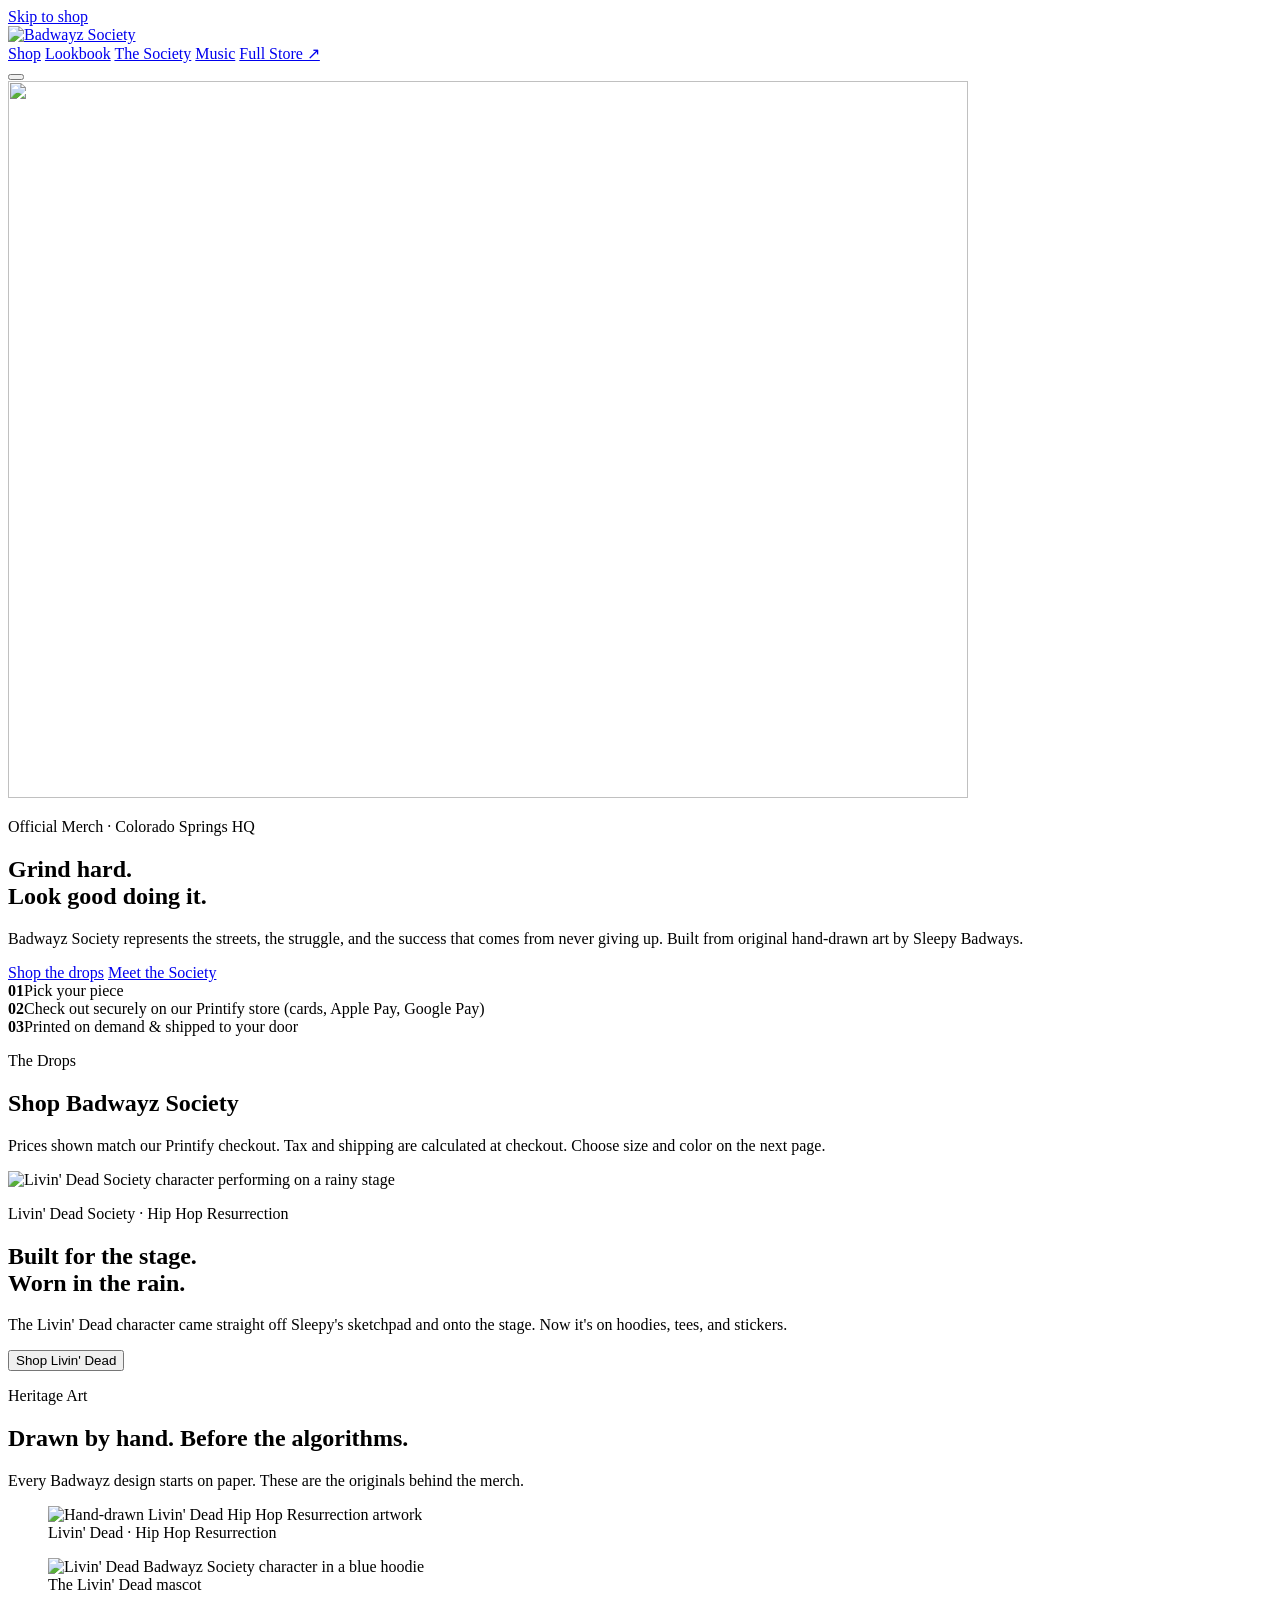
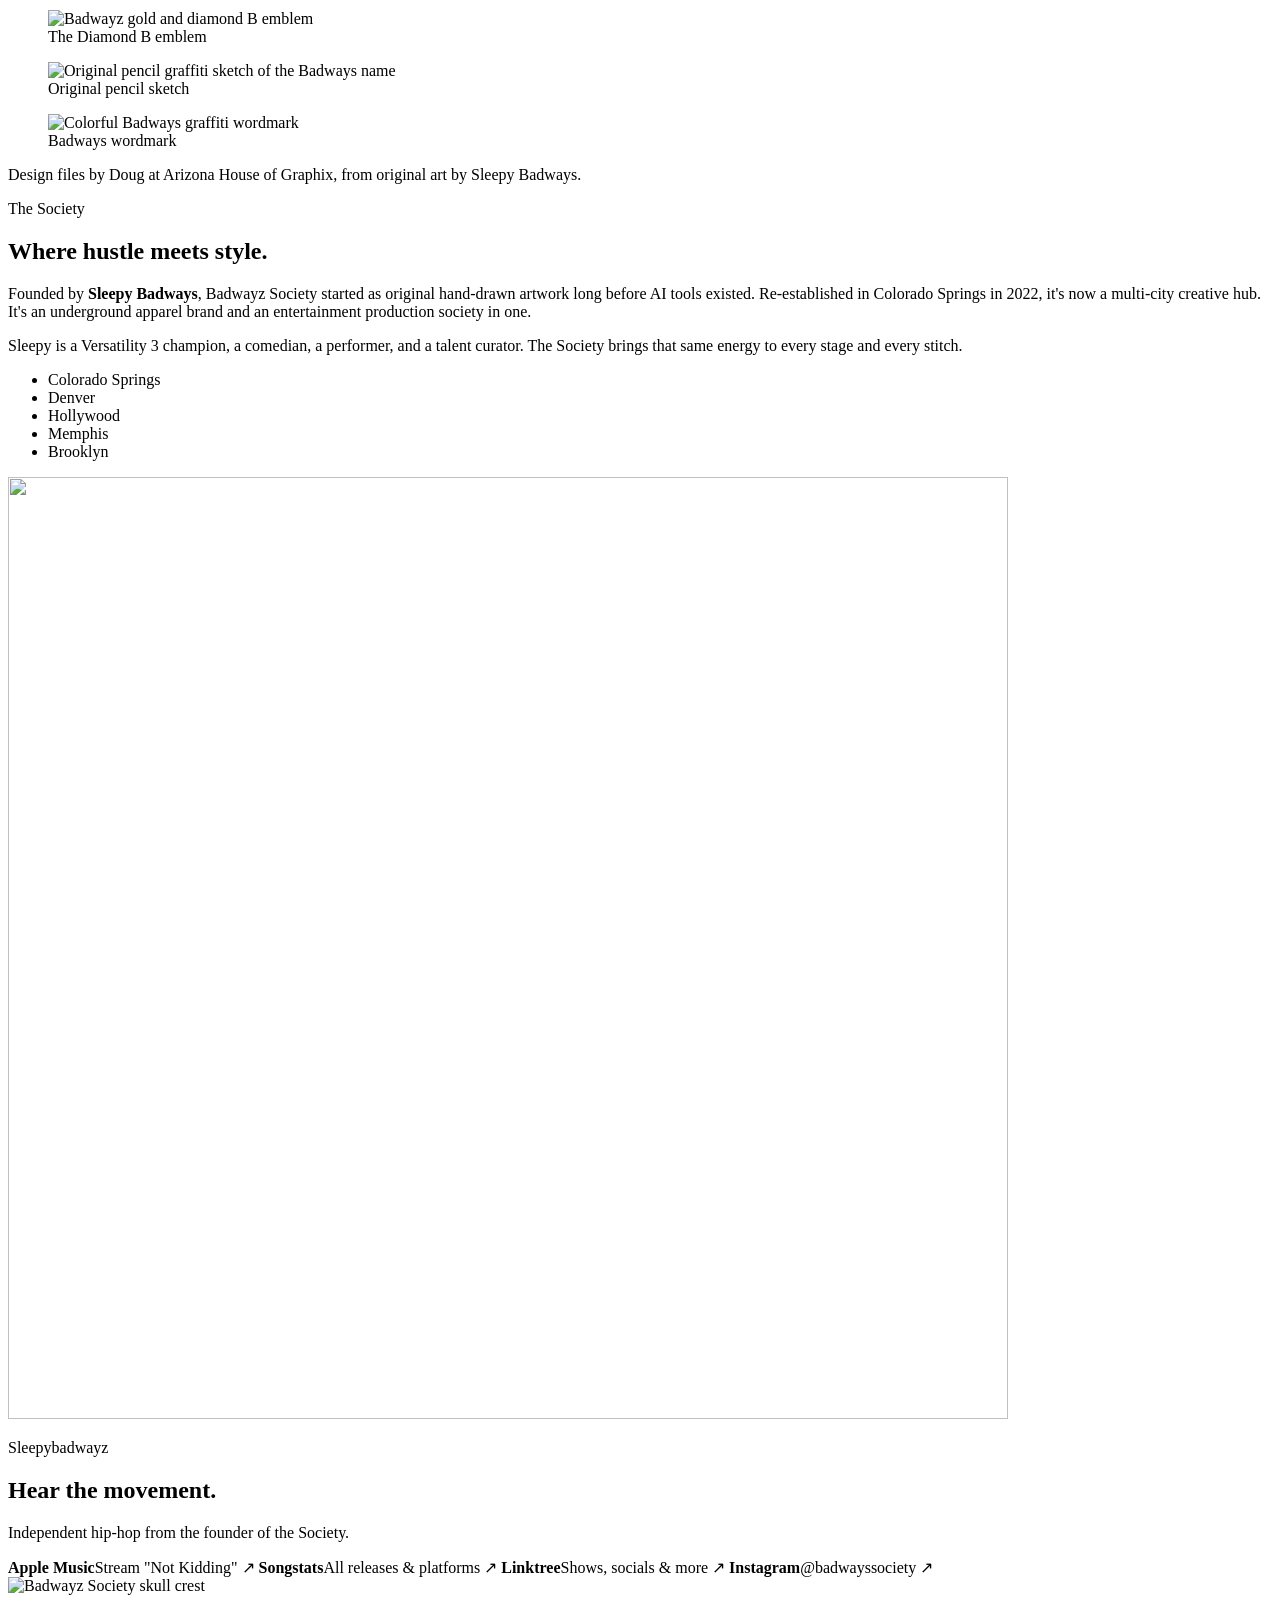
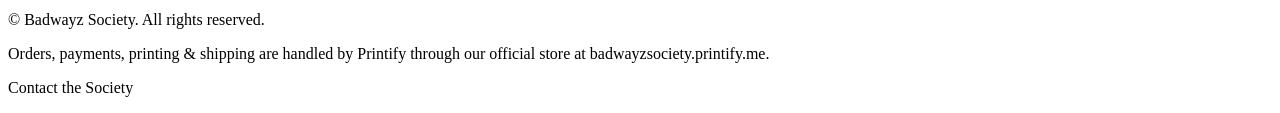
==== index.html @ a0d4fd51 "Add files via upload" ====
<!DOCTYPE html>
<html lang="en">
<head>
  <meta charset="UTF-8">
  <meta name="viewport" content="width=device-width, initial-scale=1">
  <title>Badwayz Society — Official Streetwear by Sleepy Badways</title>
  <meta name="description" content="Official Badwayz Society streetwear and merch by Sleepy Badways. Skull Emblem, Script & Graffiti, and Livin' Dead Society drops. Colorado Springs to the world.">
  <meta name="theme-color" content="#0a0a0a">

  <!-- Social share preview -->
  <meta property="og:type" content="website">
  <meta property="og:title" content="Badwayz Society — Grind Hard. Look Good Doing It.">
  <meta property="og:description" content="Official Badwayz Society streetwear by Sleepy Badways.">
  <meta property="og:image" content="images/og-image.jpg">
  <meta name="twitter:card" content="summary_large_image">

  <link rel="icon" type="image/png" href="images/favicon.png">
  <link rel="apple-touch-icon" href="images/apple-touch-icon.png">

  <link rel="preconnect" href="https://fonts.googleapis.com">
  <link rel="preconnect" href="https://fonts.gstatic.com" crossorigin>
  <link rel="preconnect" href="https://images-api.printify.com">
  <link href="https://fonts.googleapis.com/css2?family=Anton&family=Inter:wght@400;500;600;700&display=swap" rel="stylesheet">
  <link rel="preload" as="image" href="images/hero-mile-high.webp">
  <link rel="stylesheet" href="css/styles.css">
</head>
<body>
  <a class="skip" href="#shop">Skip to shop</a>

  <!-- Sale banner: controlled in js/config.js (hidden unless a Printify promo is live) -->
  <div id="saleBanner" class="sale" hidden>
    <strong id="saleMessage"></strong> <span id="saleDetail"></span>
  </div>

  <header class="header">
    <div class="wrap header__inner">
      <a href="#top" class="brand" aria-label="Badwayz Society home">
        <img src="images/script-logo.webp" alt="Badwayz Society" width="150" height="88">
      </a>
      <nav class="nav" id="nav" aria-label="Main">
        <a href="#shop">Shop</a>
        <a href="#lookbook">Lookbook</a>
        <a href="#story">The Society</a>
        <a href="#music">Music</a>
        <a href="https://badwayzsociety.printify.me" target="_blank" rel="noopener" class="nav__store">Full Store ↗</a>
      </nav>
      <button class="menu-btn" id="menuBtn" aria-label="Open menu" aria-expanded="false" aria-controls="nav">
        <span></span><span></span><span></span>
      </button>
    </div>
  </header>

  <main id="top">
    <!-- HERO -->
    <section class="hero">
      <div class="hero__bg" aria-hidden="true">
        <img src="images/hero-mile-high.webp" alt="" width="960" height="717" fetchpriority="high">
      </div>
      <div class="wrap hero__content">
        <p class="eyebrow"><span class="dot"></span> Official Merch · Colorado Springs HQ</p>
        <h1 class="hero__title">Grind hard.<br><span>Look good doing it.</span></h1>
        <p class="hero__lede">Badwayz Society represents the streets, the struggle, and the success that comes from never giving up. Built from original hand-drawn art by Sleepy Badways.</p>
        <div class="hero__ctas">
          <a href="#shop" class="btn btn--red">Shop the drops</a>
          <a href="#story" class="btn btn--ghost">Meet the Society</a>
        </div>
      </div>
    </section>

    <!-- HOW IT WORKS -->
    <section class="how" aria-label="How ordering works">
      <div class="wrap how__grid">
        <div class="how__step"><b>01</b><span>Pick your piece</span></div>
        <div class="how__step"><b>02</b><span>Check out securely on our Printify store (cards, Apple Pay, Google Pay)</span></div>
        <div class="how__step"><b>03</b><span>Printed on demand &amp; shipped to your door</span></div>
      </div>
    </section>

    <!-- SHOP -->
    <section id="shop" class="section">
      <div class="wrap">
        <div class="section__head">
          <p class="eyebrow">The Drops</p>
          <h2 class="section__title">Shop Badwayz Society</h2>
        </div>

        <div class="tabs" id="capsuleTabs" role="tablist" aria-label="Filter by drop"></div>
        <div class="grid" id="productGrid" aria-live="polite"></div>

        <p class="fine">Prices shown match our Printify checkout. Tax and shipping are calculated at checkout. Choose size and color on the next page.</p>
      </div>
    </section>

    <!-- STAGE BANNER -->
    <section class="stage">
      <div class="wrap stage__inner">
        <div class="stage__img">
          <img src="images/stage-apollo.webp" alt="Livin' Dead Society character performing on a rainy stage" width="960" height="536" loading="lazy">
        </div>
        <div class="stage__copy">
          <p class="eyebrow">Livin' Dead Society · Hip Hop Resurrection</p>
          <h2 class="section__title">Built for the stage.<br>Worn in the rain.</h2>
          <p>The Livin' Dead character came straight off Sleepy's sketchpad and onto the stage. Now it's on hoodies, tees, and stickers.</p>
          <button class="btn btn--red" data-jump="livin">Shop Livin' Dead</button>
        </div>
      </div>
    </section>

    <!-- LOOKBOOK / HERITAGE -->
    <section id="lookbook" class="section">
      <div class="wrap">
        <div class="section__head">
          <p class="eyebrow">Heritage Art</p>
          <h2 class="section__title">Drawn by hand. Before the algorithms.</h2>
          <p class="section__sub">Every Badwayz design starts on paper. These are the originals behind the merch.</p>
        </div>
        <div class="gallery">
          <figure class="gallery__item gallery__item--tall">
            <img src="images/dead-drawing.webp" alt="Hand-drawn Livin' Dead Hip Hop Resurrection artwork" width="842" height="926" loading="lazy">
            <figcaption>Livin' Dead · Hip Hop Resurrection</figcaption>
          </figure>
          <figure class="gallery__item">
            <img src="images/sweatshirt-guy.webp" alt="Livin' Dead Badwayz Society character in a blue hoodie" width="900" height="708" loading="lazy">
            <figcaption>The Livin' Dead mascot</figcaption>
          </figure>
          <figure class="gallery__item">
            <img src="images/b-logo-blue.webp" alt="Badwayz gold and diamond B emblem" width="900" height="848" loading="lazy">
            <figcaption>The Diamond B emblem</figcaption>
          </figure>
          <figure class="gallery__item gallery__item--wide">
            <img src="images/sketch-graffiti.webp" alt="Original pencil graffiti sketch of the Badways name" width="1162" height="495" loading="lazy">
            <figcaption>Original pencil sketch</figcaption>
          </figure>
          <figure class="gallery__item gallery__item--wide">
            <img src="images/word-logo.webp" alt="Colorful Badways graffiti wordmark" width="900" height="372" loading="lazy">
            <figcaption>Badways wordmark</figcaption>
          </figure>
        </div>
        <p class="fine">Design files by Doug at Arizona House of Graphix, from original art by Sleepy Badways.</p>
      </div>
    </section>

    <!-- STORY -->
    <section id="story" class="section section--dark">
      <div class="wrap story">
        <div class="story__copy">
          <p class="eyebrow">The Society</p>
          <h2 class="section__title">Where hustle meets style.</h2>
          <p>Founded by <strong>Sleepy Badways</strong>, Badwayz Society started as original hand-drawn artwork long before AI tools existed. Re-established in Colorado Springs in 2022, it's now a multi-city creative hub. It's an underground apparel brand and an entertainment production society in one.</p>
          <p>Sleepy is a Versatility 3 champion, a comedian, a performer, and a talent curator. The Society brings that same energy to every stage and every stitch.</p>
          <ul class="cities" aria-label="Society cities">
            <li>Colorado Springs</li><li>Denver</li><li>Hollywood</li><li>Memphis</li><li>Brooklyn</li>
          </ul>
        </div>
        <div class="story__mark">
          <img src="images/b-logo.webp" alt="" width="1000" height="942" loading="lazy">
        </div>
      </div>
    </section>

    <!-- MUSIC -->
    <section id="music" class="section">
      <div class="wrap music">
        <div>
          <p class="eyebrow">Sleepybadwayz</p>
          <h2 class="section__title">Hear the movement.</h2>
          <p class="section__sub">Independent hip-hop from the founder of the Society.</p>
          <div id="audioSlot"></div>
        </div>
        <div class="music__links">
          <a class="link-card" id="lnkApple" target="_blank" rel="noopener"><b>Apple Music</b><span>Stream "Not Kidding" ↗</span></a>
          <a class="link-card" id="lnkSongstats" target="_blank" rel="noopener"><b>Songstats</b><span>All releases &amp; platforms ↗</span></a>
          <a class="link-card" id="lnkLinktree" target="_blank" rel="noopener"><b>Linktree</b><span>Shows, socials &amp; more ↗</span></a>
          <a class="link-card" id="lnkInsta" target="_blank" rel="noopener"><b>Instagram</b><span>@badwayssociety ↗</span></a>
        </div>
      </div>
    </section>
  </main>

  <footer class="footer">
    <div class="wrap footer__inner">
      <img src="images/skull-crest.webp" alt="Badwayz Society skull crest" width="64" height="64" loading="lazy">
      <p>© <span id="year"></span> Badwayz Society. All rights reserved.</p>
      <p class="fine">Orders, payments, printing &amp; shipping are handled by Printify through our official store at badwayzsociety.printify.me.</p>
      <p class="fine"><a id="lnkEmail">Contact the Society</a></p>
    </div>
  </footer>

  <script src="js/config.js"></script>
  <script src="js/products.js"></script>
  <script src="js/app.js"></script>
</body>
</html>
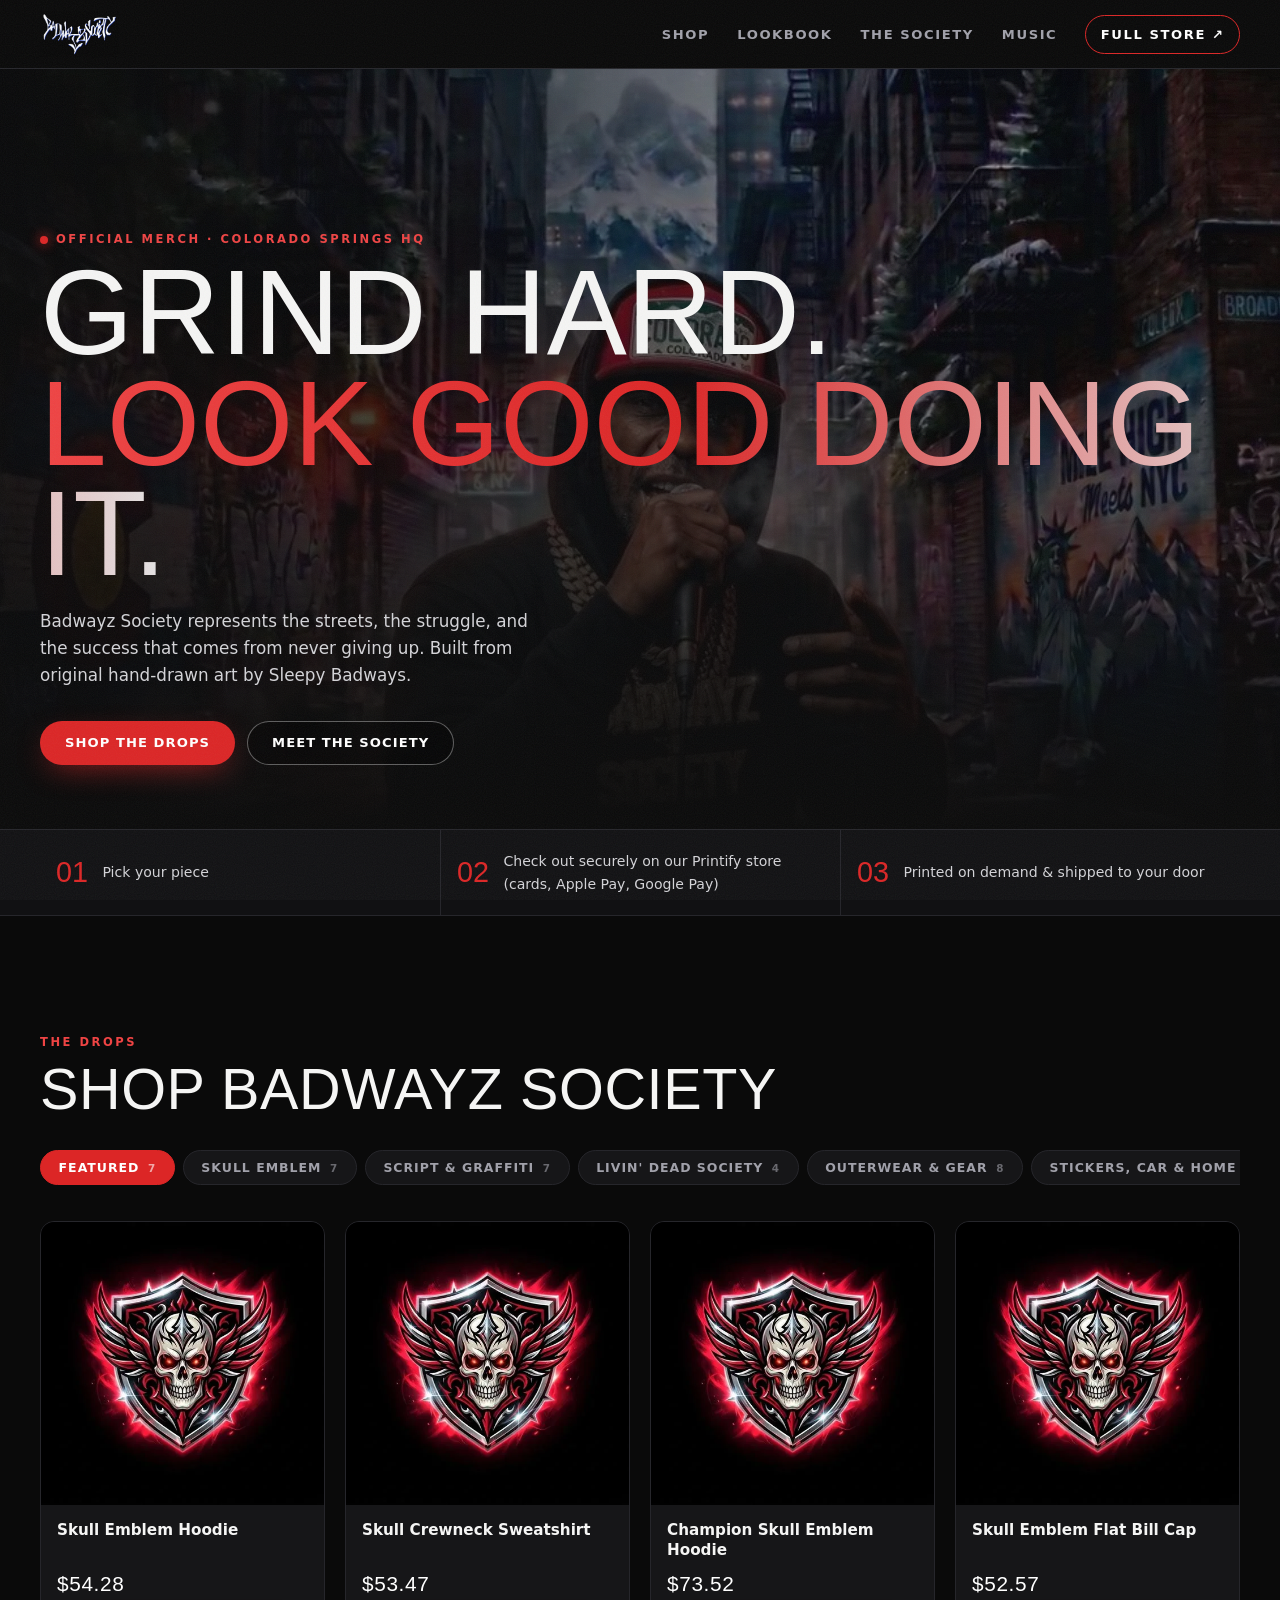
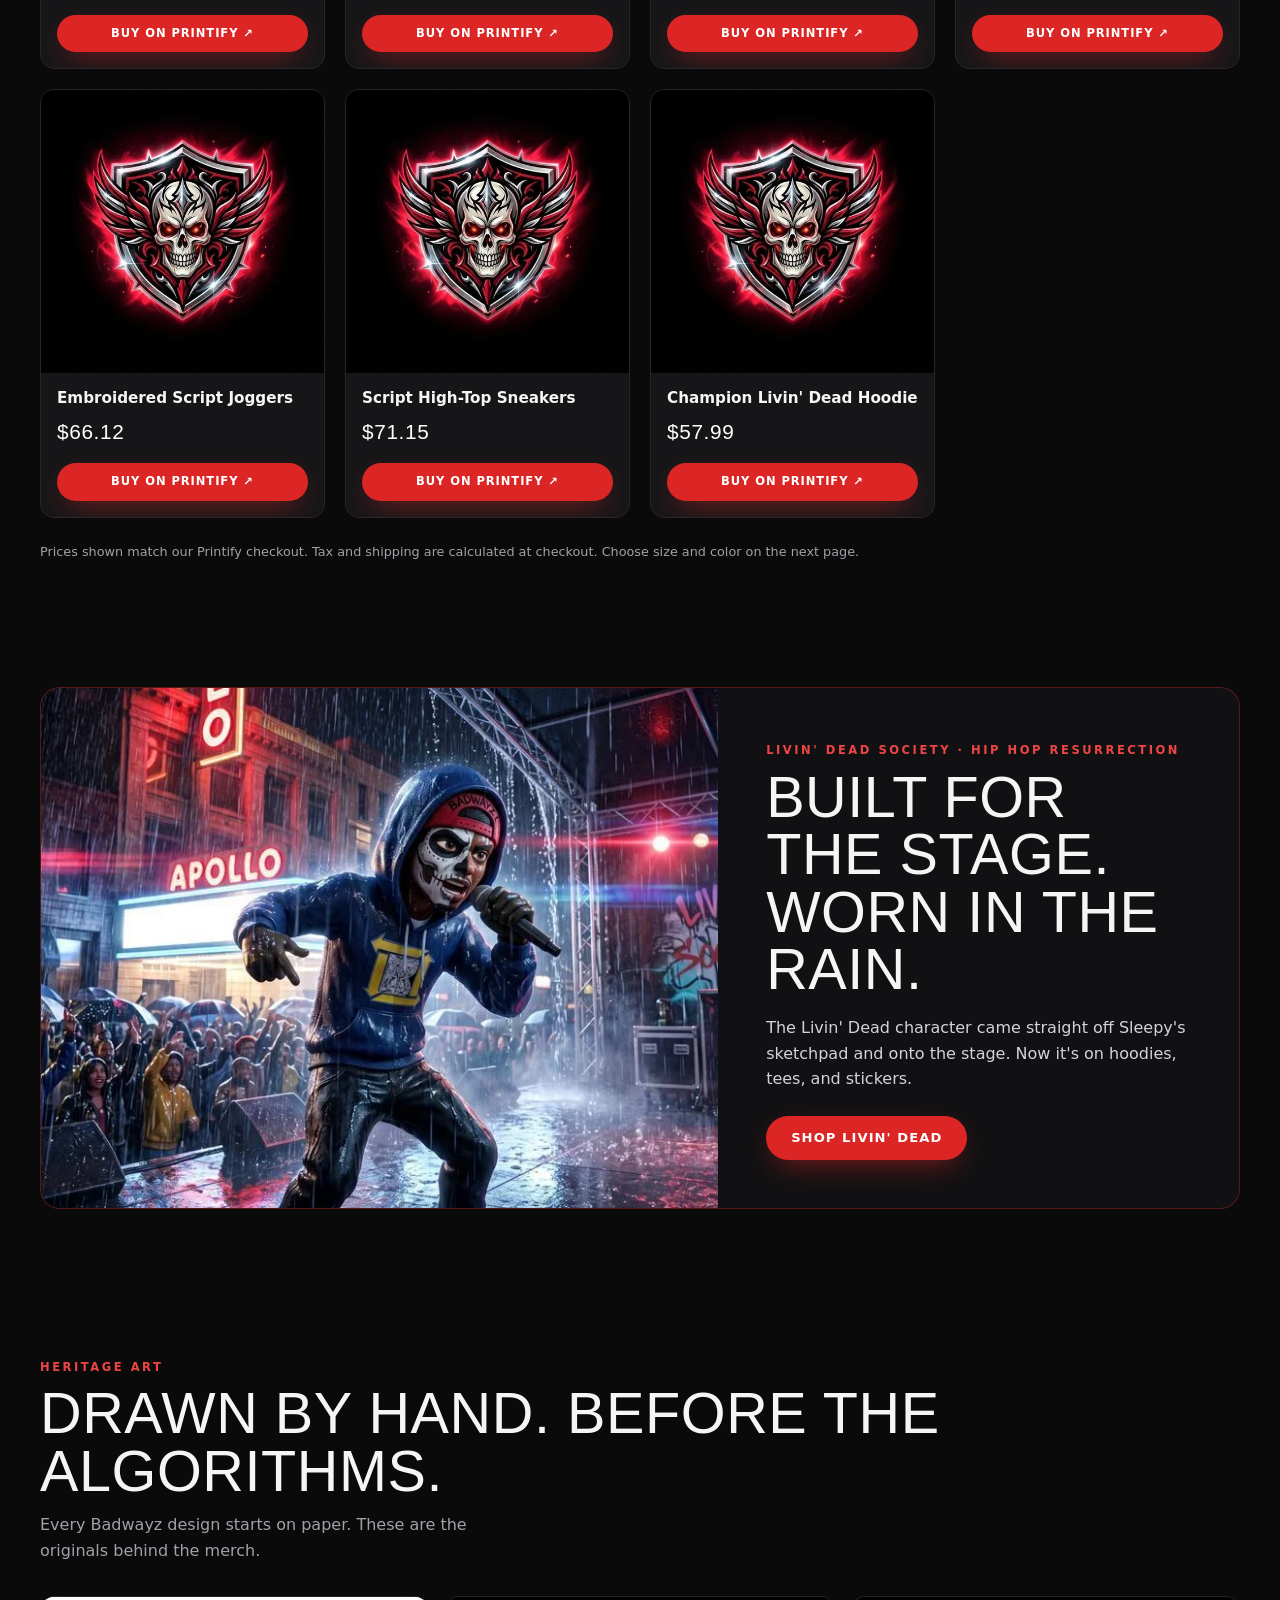
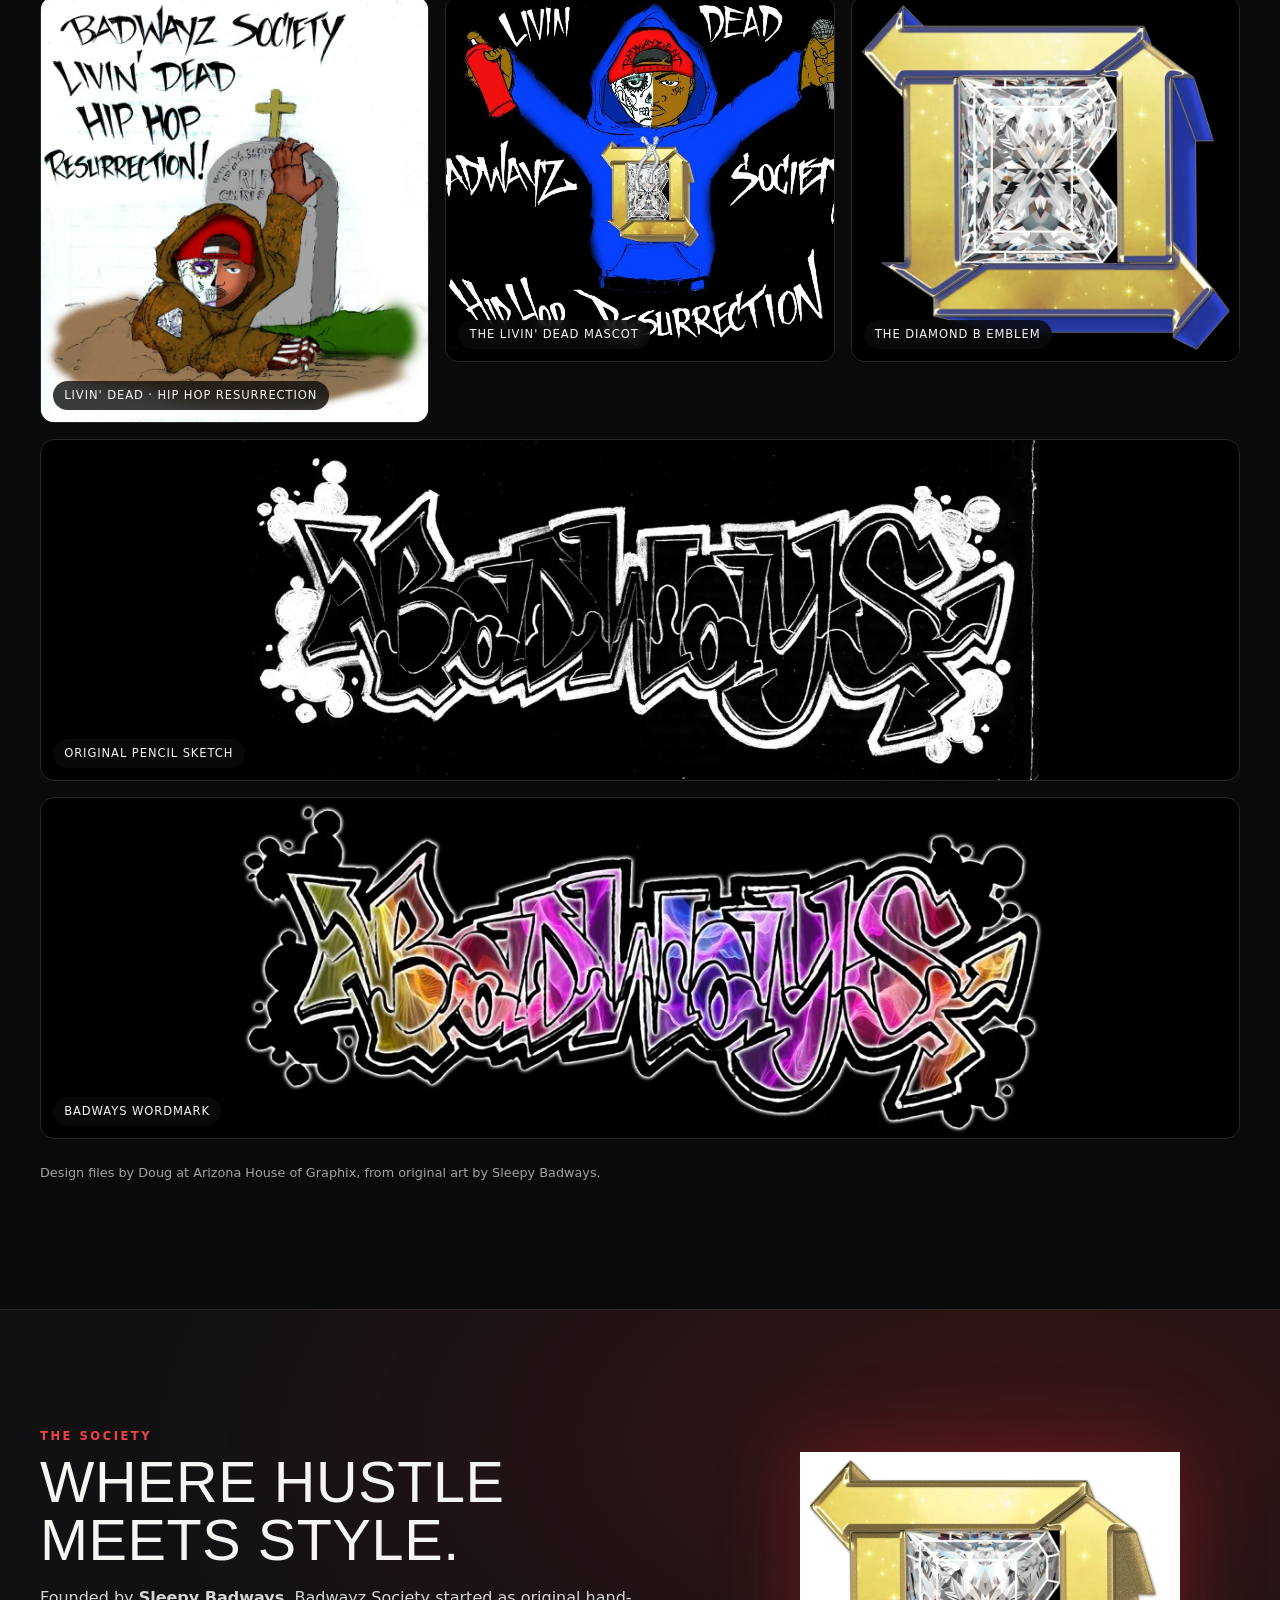
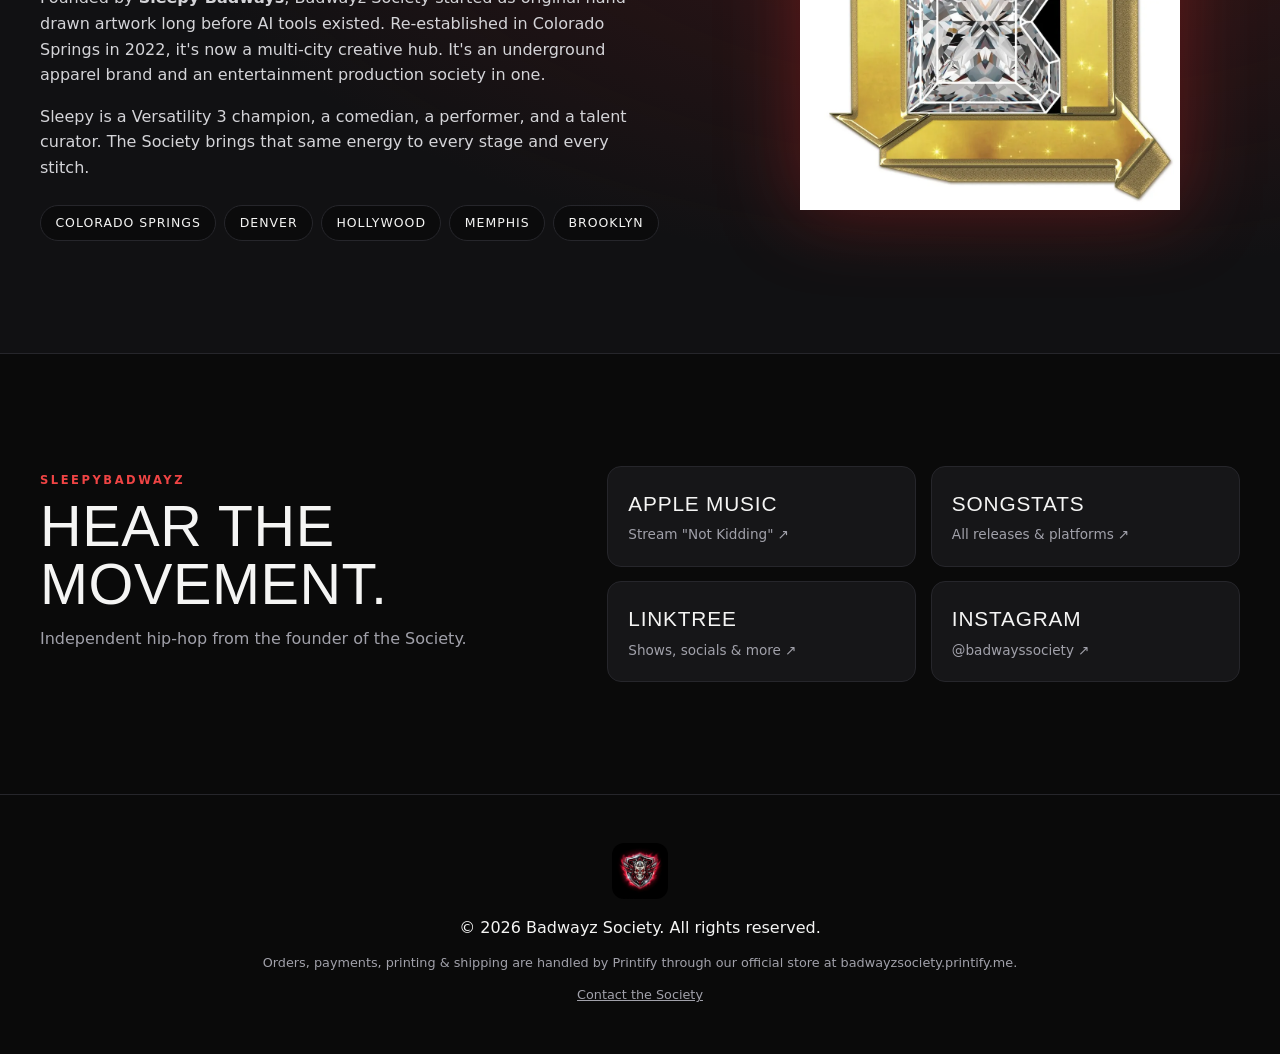
==== commit 2900e555: "Add files via upload" ====
--- a/index.html
+++ b/index.html
@@ -11,23 +11,23 @@
   <meta property="og:type" content="website">
   <meta property="og:title" content="Badwayz Society — Grind Hard. Look Good Doing It.">
   <meta property="og:description" content="Official Badwayz Society streetwear by Sleepy Badways.">
-  <meta property="og:image" content="images/og-image.jpg">
+  <meta property="og:image" content="https://sleepybadwayz1.github.io/Badwayz-Society/og-image.jpg">
   <meta name="twitter:card" content="summary_large_image">
 
-  <link rel="icon" type="image/png" href="images/favicon.png">
-  <link rel="apple-touch-icon" href="images/apple-touch-icon.png">
+  <link rel="icon" type="image/png" href="favicon.png">
+  <link rel="apple-touch-icon" href="apple-touch-icon.png">
 
   <link rel="preconnect" href="https://fonts.googleapis.com">
   <link rel="preconnect" href="https://fonts.gstatic.com" crossorigin>
   <link rel="preconnect" href="https://images-api.printify.com">
   <link href="https://fonts.googleapis.com/css2?family=Anton&family=Inter:wght@400;500;600;700&display=swap" rel="stylesheet">
-  <link rel="preload" as="image" href="images/hero-mile-high.webp">
-  <link rel="stylesheet" href="css/styles.css">
+  <link rel="preload" as="image" href="hero-mile-high.webp">
+  <link rel="stylesheet" href="styles.css">
 </head>
 <body>
   <a class="skip" href="#shop">Skip to shop</a>
 
-  <!-- Sale banner: controlled in js/config.js (hidden unless a Printify promo is live) -->
+  <!-- Sale banner: controlled in config.js (hidden unless a Printify promo is live) -->
   <div id="saleBanner" class="sale" hidden>
     <strong id="saleMessage"></strong> <span id="saleDetail"></span>
   </div>
@@ -35,7 +35,7 @@
   <header class="header">
     <div class="wrap header__inner">
       <a href="#top" class="brand" aria-label="Badwayz Society home">
-        <img src="images/script-logo.webp" alt="Badwayz Society" width="150" height="88">
+        <img src="script-logo.webp" alt="Badwayz Society" width="150" height="88">
       </a>
       <nav class="nav" id="nav" aria-label="Main">
         <a href="#shop">Shop</a>
@@ -54,7 +54,7 @@
     <!-- HERO -->
     <section class="hero">
       <div class="hero__bg" aria-hidden="true">
-        <img src="images/hero-mile-high.webp" alt="" width="960" height="717" fetchpriority="high">
+        <img src="hero-mile-high.webp" alt="" width="960" height="717" fetchpriority="high">
       </div>
       <div class="wrap hero__content">
         <p class="eyebrow"><span class="dot"></span> Official Merch · Colorado Springs HQ</p>
@@ -95,7 +95,7 @@
     <section class="stage">
       <div class="wrap stage__inner">
         <div class="stage__img">
-          <img src="images/stage-apollo.webp" alt="Livin' Dead Society character performing on a rainy stage" width="960" height="536" loading="lazy">
+          <img src="stage-apollo.webp" alt="Livin' Dead Society character performing on a rainy stage" width="960" height="536" loading="lazy">
         </div>
         <div class="stage__copy">
           <p class="eyebrow">Livin' Dead Society · Hip Hop Resurrection</p>
@@ -116,23 +116,23 @@
         </div>
         <div class="gallery">
           <figure class="gallery__item gallery__item--tall">
-            <img src="images/dead-drawing.webp" alt="Hand-drawn Livin' Dead Hip Hop Resurrection artwork" width="842" height="926" loading="lazy">
+            <img src="dead-drawing.webp" alt="Hand-drawn Livin' Dead Hip Hop Resurrection artwork" width="842" height="926" loading="lazy">
             <figcaption>Livin' Dead · Hip Hop Resurrection</figcaption>
           </figure>
           <figure class="gallery__item">
-            <img src="images/sweatshirt-guy.webp" alt="Livin' Dead Badwayz Society character in a blue hoodie" width="900" height="708" loading="lazy">
+            <img src="sweatshirt-guy.webp" alt="Livin' Dead Badwayz Society character in a blue hoodie" width="900" height="708" loading="lazy">
             <figcaption>The Livin' Dead mascot</figcaption>
           </figure>
           <figure class="gallery__item">
-            <img src="images/b-logo-blue.webp" alt="Badwayz gold and diamond B emblem" width="900" height="848" loading="lazy">
+            <img src="b-logo-blue.webp" alt="Badwayz gold and diamond B emblem" width="900" height="848" loading="lazy">
             <figcaption>The Diamond B emblem</figcaption>
           </figure>
           <figure class="gallery__item gallery__item--wide">
-            <img src="images/sketch-graffiti.webp" alt="Original pencil graffiti sketch of the Badways name" width="1162" height="495" loading="lazy">
+            <img src="sketch-graffiti.webp" alt="Original pencil graffiti sketch of the Badways name" width="1162" height="495" loading="lazy">
             <figcaption>Original pencil sketch</figcaption>
           </figure>
           <figure class="gallery__item gallery__item--wide">
-            <img src="images/word-logo.webp" alt="Colorful Badways graffiti wordmark" width="900" height="372" loading="lazy">
+            <img src="word-logo.webp" alt="Colorful Badways graffiti wordmark" width="900" height="372" loading="lazy">
             <figcaption>Badways wordmark</figcaption>
           </figure>
         </div>
@@ -153,7 +153,7 @@
           </ul>
         </div>
         <div class="story__mark">
-          <img src="images/b-logo.webp" alt="" width="1000" height="942" loading="lazy">
+          <img src="b-logo.webp" alt="" width="1000" height="942" loading="lazy">
         </div>
       </div>
     </section>
@@ -179,15 +179,15 @@
 
   <footer class="footer">
     <div class="wrap footer__inner">
-      <img src="images/skull-crest.webp" alt="Badwayz Society skull crest" width="64" height="64" loading="lazy">
+      <img src="skull-crest.webp" alt="Badwayz Society skull crest" width="64" height="64" loading="lazy">
       <p>© <span id="year"></span> Badwayz Society. All rights reserved.</p>
       <p class="fine">Orders, payments, printing &amp; shipping are handled by Printify through our official store at badwayzsociety.printify.me.</p>
       <p class="fine"><a id="lnkEmail">Contact the Society</a></p>
     </div>
   </footer>
 
-  <script src="js/config.js"></script>
-  <script src="js/products.js"></script>
-  <script src="js/app.js"></script>
+  <script src="config.js"></script>
+  <script src="products.js"></script>
+  <script src="app.js"></script>
 </body>
 </html>
--- a/styles.css
+++ b/styles.css
@@ -0,0 +1,234 @@
+/* ==========================================================
+   BADWAYZ SOCIETY — styles
+   Black #0a0a0a · Crimson #DC2626 · White
+   ========================================================== */
+:root {
+  --black: #0a0a0a;
+  --ink: #111113;
+  --panel: #161618;
+  --line: #26262b;
+  --muted: #a1a1aa;
+  --white: #f5f5f4;
+  --red: #dc2626;
+  --red-hot: #ef4444;
+  --red-deep: #7f1d1d;
+  --blue: #2f4bff;            /* small accent only — from Sleepy's logo files */
+  --display: 'Anton', Impact, 'Arial Narrow', sans-serif;
+  --body: 'Inter', system-ui, -apple-system, Segoe UI, Roboto, sans-serif;
+  --radius: 14px;
+  --wrap: 1200px;
+}
+
+*, *::before, *::after { box-sizing: border-box; }
+html { scroll-behavior: smooth; scroll-padding-top: 80px; }
+body {
+  margin: 0;
+  background: var(--black);
+  color: var(--white);
+  font: 16px/1.6 var(--body);
+  -webkit-font-smoothing: antialiased;
+  overflow-x: hidden;
+}
+/* subtle film grain for texture */
+body::before {
+  content: ""; position: fixed; inset: 0; pointer-events: none; z-index: 100; opacity: .06;
+  background-image: url("data:image/svg+xml,%3Csvg xmlns='http://www.w3.org/2000/svg' width='160' height='160'%3E%3Cfilter id='n'%3E%3CfeTurbulence type='fractalNoise' baseFrequency='.9' numOctaves='2' stitchTiles='stitch'/%3E%3C/filter%3E%3Crect width='100%25' height='100%25' filter='url(%23n)'/%3E%3C/svg%3E");
+}
+img { max-width: 100%; height: auto; display: block; }
+a { color: inherit; }
+::selection { background: var(--red); color: #fff; }
+:focus-visible { outline: 2px solid var(--red-hot); outline-offset: 3px; }
+
+.wrap { width: min(100% - 2.5rem, var(--wrap)); margin-inline: auto; }
+.skip { position: absolute; left: -999px; top: 0; background: var(--red); padding: .5rem 1rem; z-index: 200; }
+.skip:focus { left: 1rem; }
+
+/* ---------- Type ---------- */
+.eyebrow {
+  display: inline-flex; align-items: center; gap: .5rem; margin: 0 0 .75rem;
+  font: 600 .72rem/1 var(--body); letter-spacing: .22em; text-transform: uppercase; color: var(--red-hot);
+}
+.dot { width: 8px; height: 8px; border-radius: 50%; background: var(--red); box-shadow: 0 0 12px var(--red); animation: pulse 2s infinite; }
+@keyframes pulse { 50% { opacity: .35; } }
+.section__title {
+  margin: 0; font: 400 clamp(2rem, 6vw, 3.6rem)/1 var(--display); letter-spacing: .01em; text-transform: uppercase;
+}
+.section__sub { color: var(--muted); max-width: 46ch; margin: .75rem 0 0; }
+.fine { color: var(--muted); font-size: .8rem; margin-top: 1.5rem; }
+
+/* ---------- Buttons ---------- */
+.btn {
+  display: inline-flex; align-items: center; justify-content: center; gap: .4rem;
+  padding: .9rem 1.5rem; border-radius: 999px; border: 1px solid transparent;
+  font: 700 .82rem/1 var(--body); letter-spacing: .08em; text-transform: uppercase; text-decoration: none;
+  cursor: pointer; transition: transform .2s, background .2s, box-shadow .2s, border-color .2s;
+}
+.btn:hover { transform: translateY(-2px); }
+.btn--red { background: var(--red); color: #fff; box-shadow: 0 10px 30px -10px rgba(220,38,38,.7); }
+.btn--red:hover { background: var(--red-hot); box-shadow: 0 14px 36px -10px rgba(239,68,68,.85); }
+.btn--ghost { color: #fff; border-color: rgba(255,255,255,.35); background: rgba(0,0,0,.3); backdrop-filter: blur(6px); }
+.btn--ghost:hover { border-color: #fff; }
+.btn--block { width: 100%; }
+
+/* ---------- Sale banner ---------- */
+.sale {
+  background: linear-gradient(90deg, var(--red-deep), var(--red), var(--red-deep));
+  text-align: center; padding: .6rem 1rem; font-size: .82rem; letter-spacing: .05em;
+}
+.sale strong { font-family: var(--display); font-weight: 400; letter-spacing: .08em; margin-right: .4rem; }
+
+/* ---------- Header ---------- */
+.header {
+  position: sticky; top: 0; z-index: 50;
+  background: rgba(10,10,10,.82); backdrop-filter: blur(12px);
+  border-bottom: 1px solid var(--line);
+}
+.header__inner { display: flex; align-items: center; justify-content: space-between; height: 68px; }
+.brand img { height: 46px; width: auto; mix-blend-mode: lighten; }
+.nav { display: flex; gap: 1.75rem; align-items: center; }
+.nav a { text-decoration: none; font-size: .82rem; font-weight: 600; letter-spacing: .12em; text-transform: uppercase; color: var(--muted); transition: color .2s; }
+.nav a:hover { color: #fff; }
+.nav__store { color: #fff !important; border: 1px solid var(--red); padding: .5rem .9rem; border-radius: 999px; }
+.menu-btn { display: none; background: none; border: 0; padding: .5rem; cursor: pointer; }
+.menu-btn span { display: block; width: 22px; height: 2px; background: #fff; margin: 5px 0; }
+
+@media (max-width: 820px) {
+  .menu-btn { display: block; }
+  .nav {
+    position: absolute; top: 68px; left: 0; right: 0; flex-direction: column; align-items: stretch; gap: 0;
+    background: var(--ink); border-bottom: 1px solid var(--line); display: none;
+  }
+  .nav.is-open { display: flex; }
+  .nav a { padding: 1rem 1.25rem; border-top: 1px solid var(--line); }
+  .nav__store { border: 0 !important; border-radius: 0 !important; color: var(--red-hot) !important; }
+}
+
+/* ---------- Hero ---------- */
+.hero { position: relative; min-height: min(88vh, 760px); display: flex; align-items: flex-end; overflow: hidden; isolation: isolate; }
+.hero__bg { position: absolute; inset: 0; z-index: -1; }
+.hero__bg img { width: 100%; height: 100%; object-fit: cover; object-position: 60% 30%; transform: scale(1.04); }
+.hero__bg::after {
+  content: ""; position: absolute; inset: 0;
+  background:
+    linear-gradient(180deg, rgba(10,10,10,.2) 0%, rgba(10,10,10,.55) 55%, var(--black) 100%),
+    linear-gradient(90deg, rgba(10,10,10,.85) 0%, rgba(10,10,10,.2) 70%);
+}
+.hero__content { padding: 7rem 0 4rem; max-width: var(--wrap); }
+.hero__title { margin: 0; font: 400 clamp(3rem, 11vw, 7.5rem)/.92 var(--display); text-transform: uppercase; }
+.hero__title span {
+  background: linear-gradient(90deg, var(--red-hot), var(--red) 50%, #e5e5e5);
+  -webkit-background-clip: text; background-clip: text; color: transparent;
+}
+.hero__lede { max-width: 46ch; color: #d4d4d8; font-size: 1.05rem; margin: 1.25rem 0 2rem; }
+.hero__ctas { display: flex; flex-wrap: wrap; gap: .75rem; }
+
+/* ---------- How it works ---------- */
+.how { border-block: 1px solid var(--line); background: var(--ink); }
+.how__grid { display: grid; grid-template-columns: repeat(3, 1fr); }
+.how__step { display: flex; gap: .9rem; align-items: center; padding: 1.25rem 1rem; font-size: .88rem; color: #d4d4d8; }
+.how__step + .how__step { border-left: 1px solid var(--line); }
+.how__step b { font: 400 1.8rem/1 var(--display); color: var(--red); }
+@media (max-width: 700px) {
+  .how__grid { grid-template-columns: 1fr; }
+  .how__step + .how__step { border-left: 0; border-top: 1px solid var(--line); }
+}
+
+/* ---------- Sections ---------- */
+.section { padding: clamp(4rem, 9vw, 7rem) 0; }
+.section--dark { background: radial-gradient(ellipse at 80% 20%, rgba(127,29,29,.35), transparent 60%), var(--ink); border-block: 1px solid var(--line); }
+.section__head { margin-bottom: 2rem; }
+
+/* ---------- Tabs ---------- */
+.tabs { display: flex; gap: .5rem; overflow-x: auto; padding-bottom: .5rem; margin-bottom: 1.75rem; scrollbar-width: none; }
+.tabs::-webkit-scrollbar { display: none; }
+.tab {
+  flex: none; background: var(--panel); color: var(--muted); border: 1px solid var(--line);
+  padding: .65rem 1.1rem; border-radius: 999px; cursor: pointer;
+  font: 600 .78rem/1 var(--body); letter-spacing: .08em; text-transform: uppercase; transition: all .2s;
+}
+.tab small { opacity: .6; margin-left: .2rem; }
+.tab:hover { color: #fff; border-color: #3f3f46; }
+.tab.is-active { background: var(--red); border-color: var(--red); color: #fff; }
+
+/* ---------- Product grid ---------- */
+.grid { display: grid; grid-template-columns: repeat(auto-fill, minmax(230px, 1fr)); gap: 1.25rem; }
+@media (max-width: 520px) { .grid { grid-template-columns: repeat(2, 1fr); gap: .75rem; } }
+.card {
+  background: var(--panel); border: 1px solid var(--line); border-radius: var(--radius); overflow: hidden;
+  display: flex; flex-direction: column; transition: transform .25s, border-color .25s, box-shadow .25s;
+}
+.card:hover { transform: translateY(-4px); border-color: rgba(220,38,38,.6); box-shadow: 0 18px 40px -18px rgba(0,0,0,.9), 0 0 24px -10px rgba(220,38,38,.5); }
+.card__img { display: block; aspect-ratio: 1; background: #ececec; overflow: hidden; }
+.card__img img { width: 100%; height: 100%; object-fit: contain; transition: transform .5s; }
+.card:hover .card__img img { transform: scale(1.05); }
+.card__img img.is-fallback { object-fit: cover; background: var(--black); }
+.card__body { padding: 1rem; display: flex; flex-direction: column; gap: .35rem; flex: 1; }
+.card__name { margin: 0; font-size: .95rem; font-weight: 600; line-height: 1.3; }
+.card__price { margin: 0 0 .6rem; font-family: var(--display); font-size: 1.3rem; letter-spacing: .03em; color: #fff; margin-top: auto; }
+.card .btn { padding: .75rem 1rem; font-size: .72rem; }
+@media (max-width: 520px) { .card__body { padding: .75rem; } .card__name { font-size: .85rem; } .card .btn { font-size: .66rem; padding: .7rem .5rem; } }
+
+/* ---------- Stage banner ---------- */
+.stage { padding-bottom: 2rem; }
+.stage__inner {
+  display: grid; grid-template-columns: 1.3fr 1fr; align-items: center; overflow: hidden;
+  border: 1px solid rgba(220,38,38,.35); border-radius: calc(var(--radius) + 6px); background: var(--ink);
+}
+.stage__img { height: 100%; min-height: 280px; }
+.stage__img img { width: 100%; height: 100%; object-fit: cover; }
+.stage__copy { padding: clamp(1.5rem, 4vw, 3rem); }
+.stage__copy p:not(.eyebrow) { color: #d4d4d8; margin: 1rem 0 1.5rem; }
+@media (max-width: 820px) { .stage__inner { grid-template-columns: 1fr; } }
+
+/* ---------- Gallery ---------- */
+.gallery { display: grid; grid-template-columns: repeat(3, 1fr); gap: 1rem; }
+.gallery__item { margin: 0; position: relative; border-radius: var(--radius); overflow: hidden; background: #000; border: 1px solid var(--line); }
+.gallery__item img { width: 100%; height: 100%; object-fit: cover; transition: transform .6s; }
+.gallery__item:hover img { transform: scale(1.04); }
+.gallery__item--tall { grid-row: span 2; }
+.gallery__item--tall img { object-fit: contain; background: #f4f4f2; }
+.gallery__item--wide { grid-column: span 3; }
+.gallery__item--wide img { object-fit: contain; max-height: 340px; margin: auto; }
+.gallery__item figcaption {
+  position: absolute; left: .75rem; bottom: .75rem; background: rgba(10,10,10,.8); backdrop-filter: blur(6px);
+  padding: .35rem .7rem; border-radius: 999px; font-size: .72rem; letter-spacing: .08em; text-transform: uppercase;
+}
+@media (max-width: 760px) {
+  .gallery { grid-template-columns: 1fr 1fr; }
+  .gallery__item--tall { grid-column: span 2; grid-row: auto; }
+  .gallery__item--wide { grid-column: span 2; }
+}
+
+/* ---------- Story ---------- */
+.story { display: grid; grid-template-columns: 1.3fr 1fr; gap: 3rem; align-items: center; }
+.story__copy p:not(.eyebrow) { color: #d4d4d8; max-width: 60ch; }
+.story__mark img { filter: drop-shadow(0 0 40px rgba(220,38,38,.35)); max-width: 380px; margin-inline: auto; }
+.cities { list-style: none; padding: 0; margin: 1.5rem 0 0; display: flex; flex-wrap: wrap; gap: .5rem; }
+.cities li { border: 1px solid var(--line); background: rgba(0,0,0,.35); padding: .45rem .9rem; border-radius: 999px; font-size: .78rem; letter-spacing: .08em; text-transform: uppercase; }
+@media (max-width: 820px) { .story { grid-template-columns: 1fr; } .story__mark { order: -1; } .story__mark img { max-width: 220px; } }
+
+/* ---------- Music ---------- */
+.music { display: grid; grid-template-columns: 1fr 1.2fr; gap: 2.5rem; align-items: start; }
+.music__links { display: grid; grid-template-columns: 1fr 1fr; gap: .9rem; }
+.link-card {
+  display: flex; flex-direction: column; gap: .25rem; padding: 1.25rem; border-radius: var(--radius);
+  background: var(--panel); border: 1px solid var(--line); text-decoration: none; transition: border-color .2s, transform .2s;
+}
+.link-card:hover { border-color: var(--red); transform: translateY(-2px); }
+.link-card b { font-family: var(--display); font-weight: 400; font-size: 1.3rem; letter-spacing: .04em; text-transform: uppercase; }
+.link-card span { color: var(--muted); font-size: .85rem; }
+.audio__label { margin: 1.5rem 0 .5rem; font-size: .8rem; color: var(--muted); text-transform: uppercase; letter-spacing: .1em; }
+audio { width: 100%; }
+@media (max-width: 820px) { .music { grid-template-columns: 1fr; } }
+@media (max-width: 420px) { .music__links { grid-template-columns: 1fr; } }
+
+/* ---------- Footer ---------- */
+.footer { border-top: 1px solid var(--line); padding: 3rem 0; text-align: center; }
+.footer__inner { display: flex; flex-direction: column; align-items: center; gap: .25rem; }
+.footer img { width: 56px; border-radius: 12px; margin-bottom: .75rem; }
+.footer p { margin: 0; }
+.footer .fine { margin-top: .5rem; }
+
+@media (prefers-reduced-motion: reduce) {
+  *, *::before, *::after { animation: none !important; transition: none !important; scroll-behavior: auto !important; }
+}
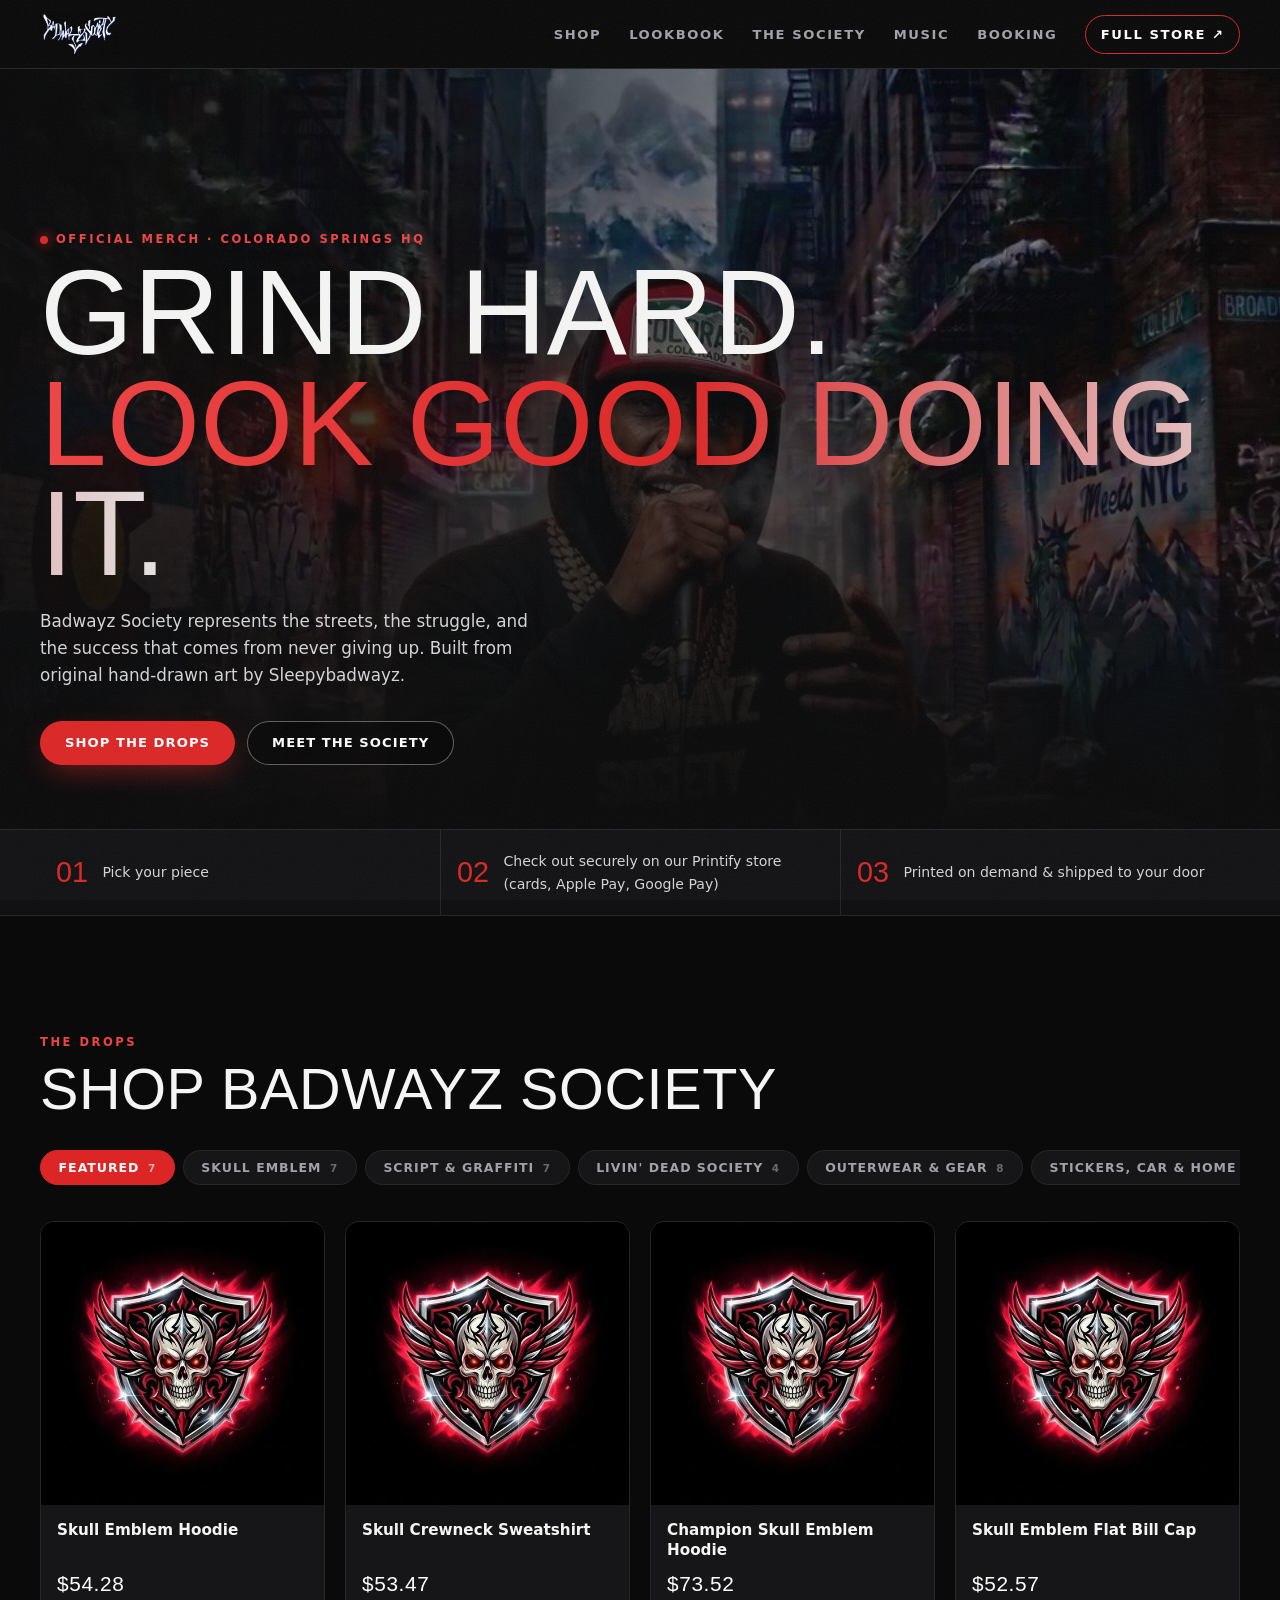
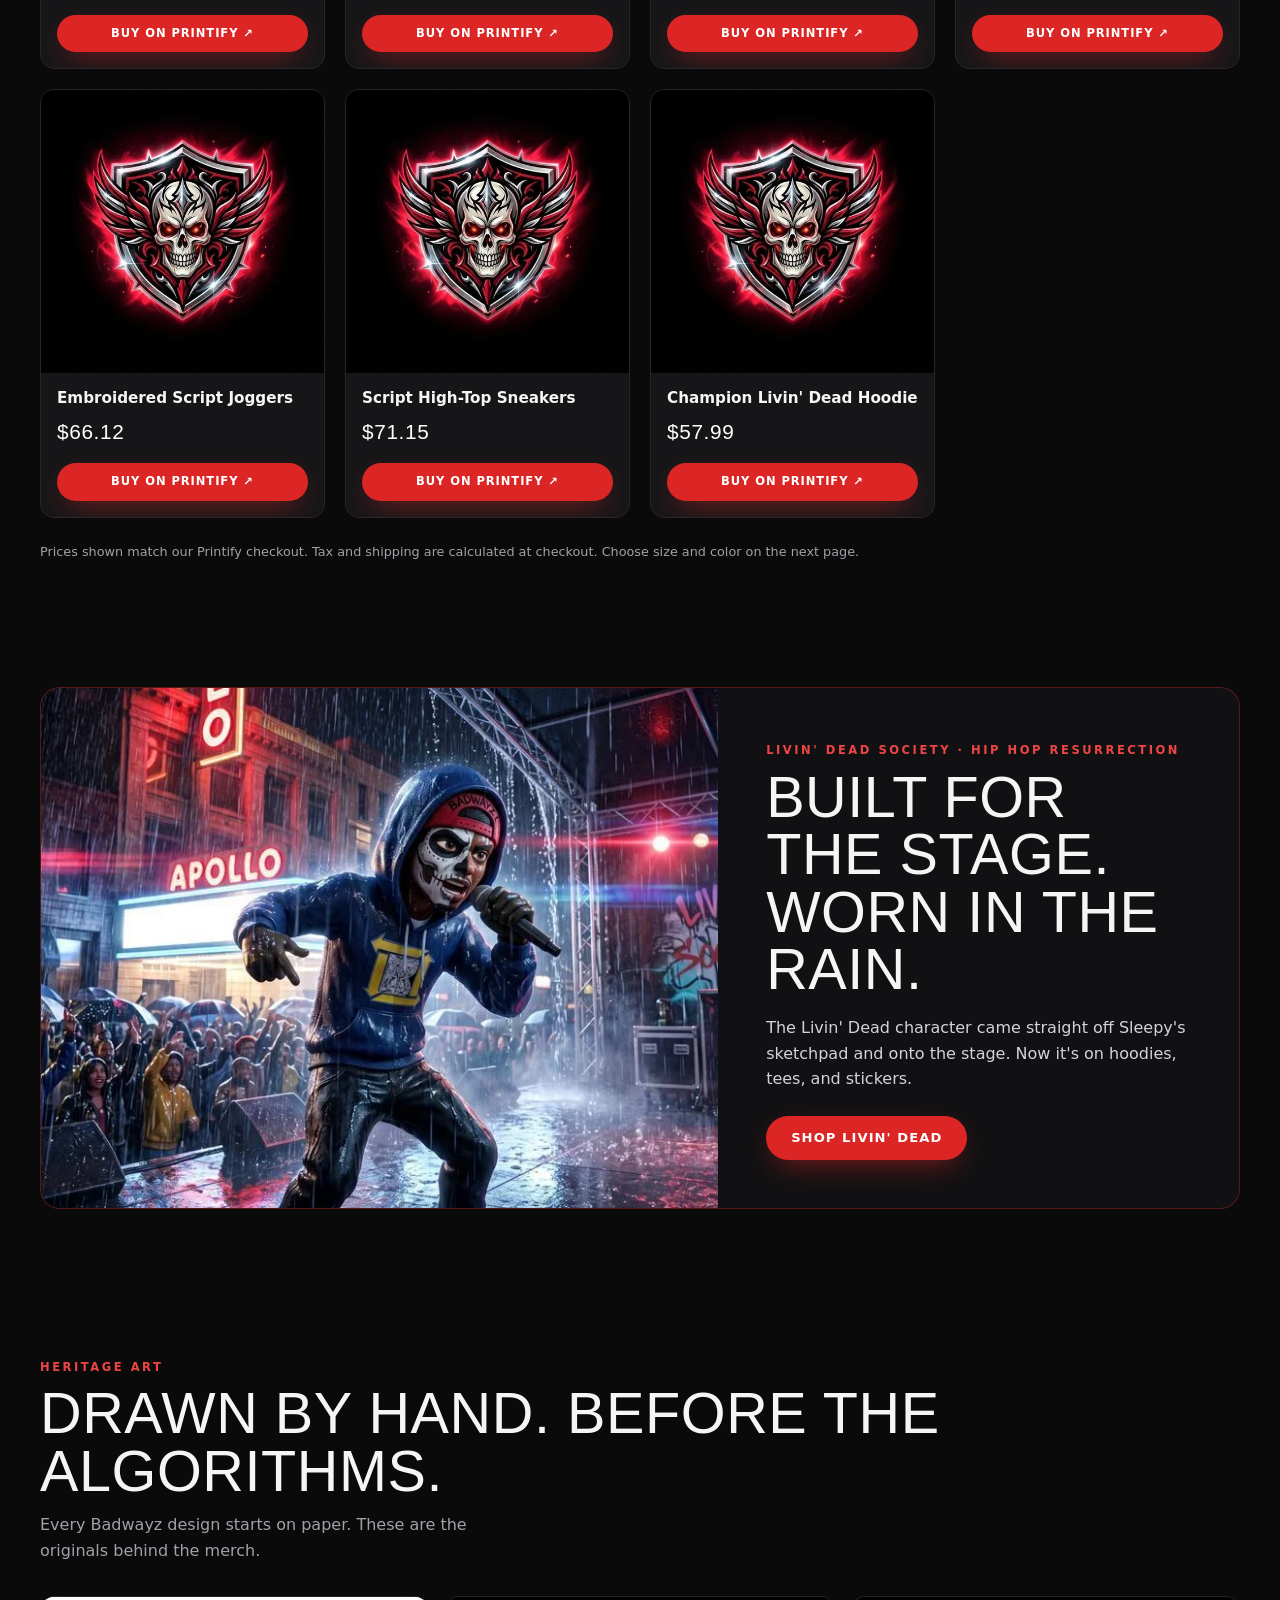
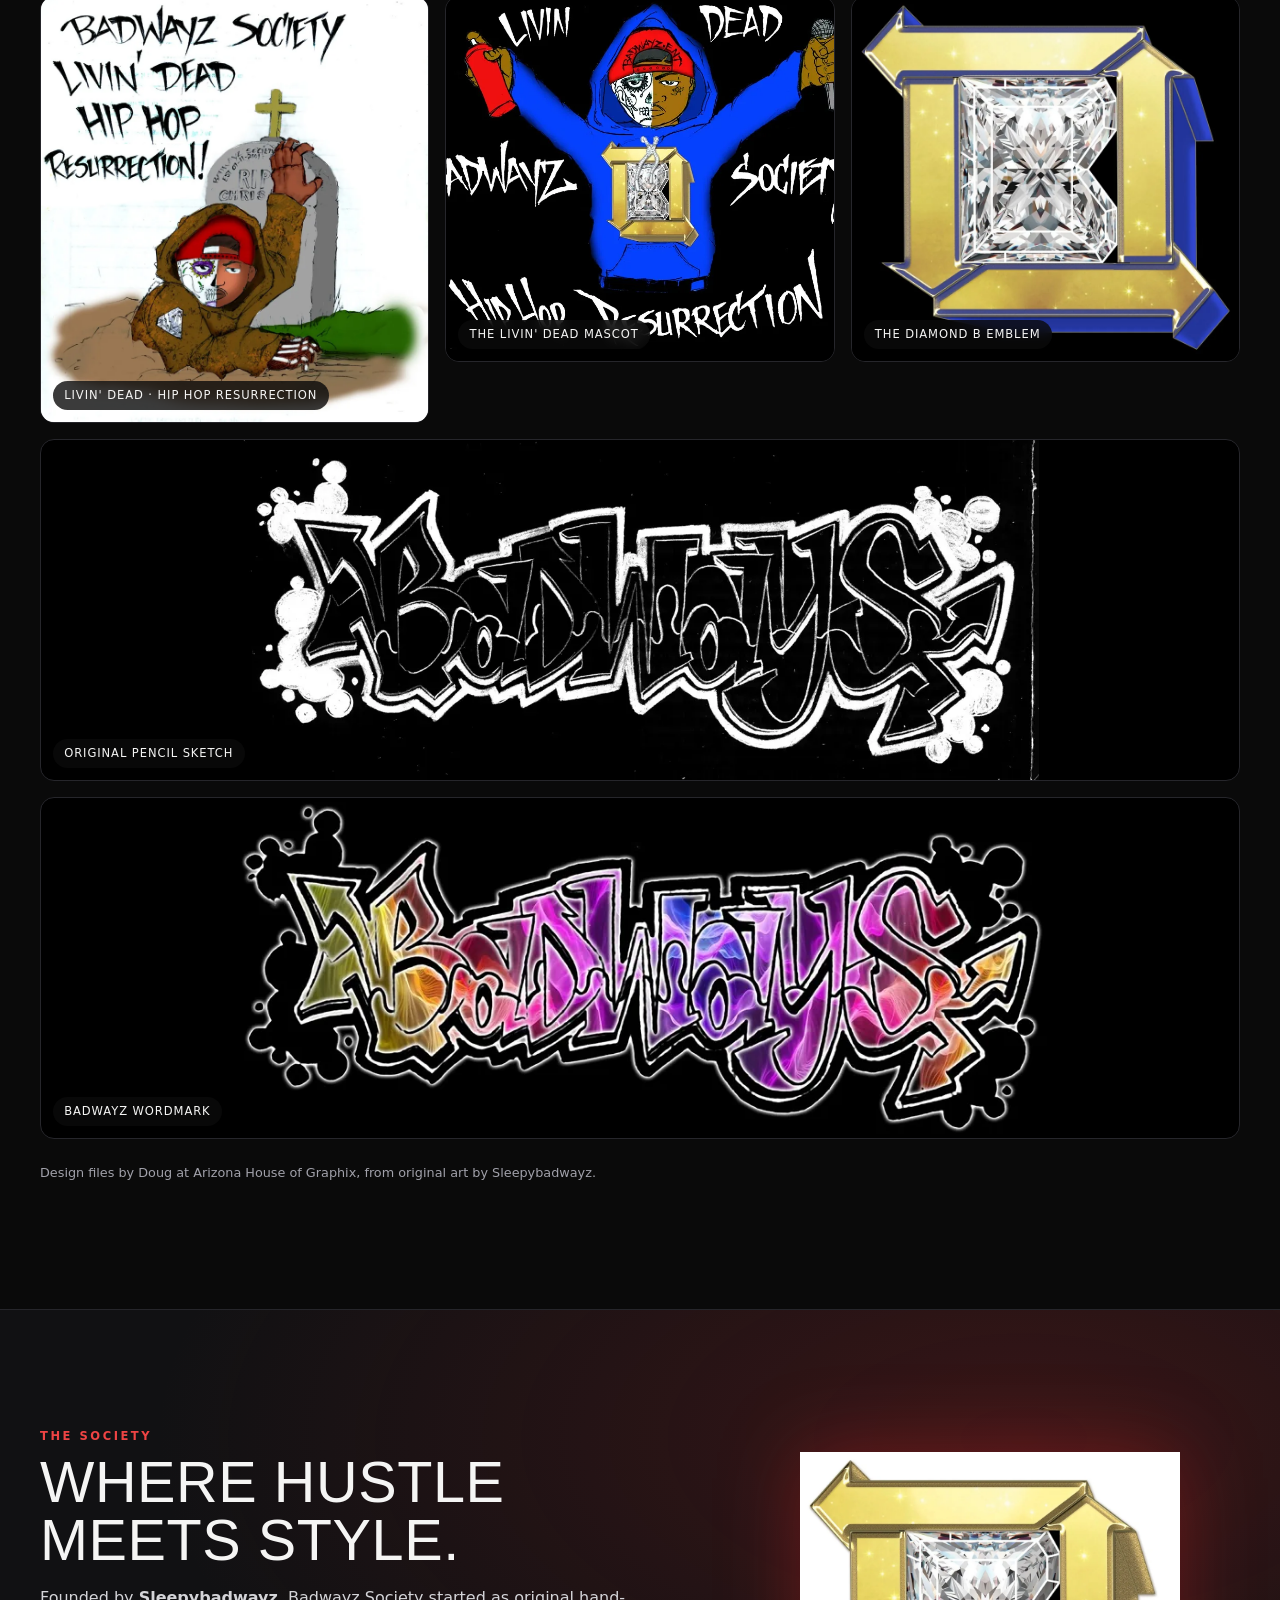
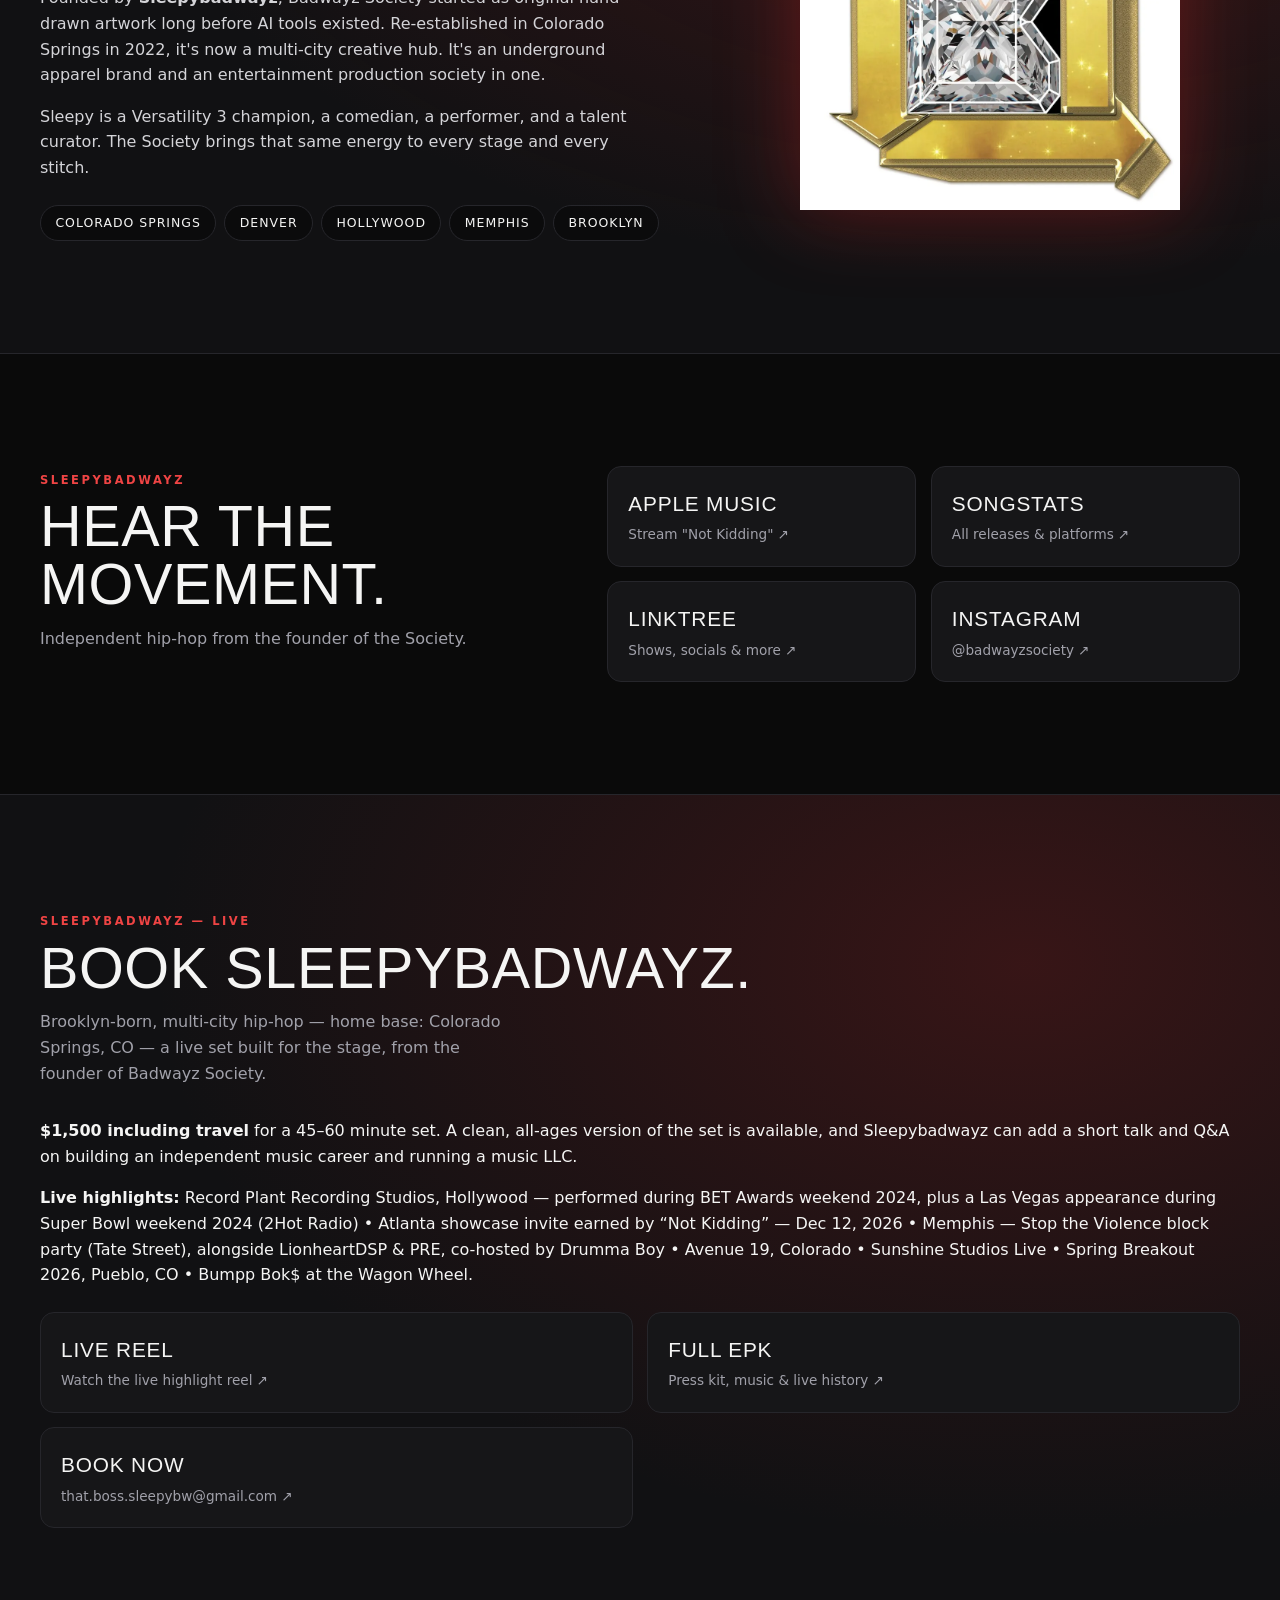
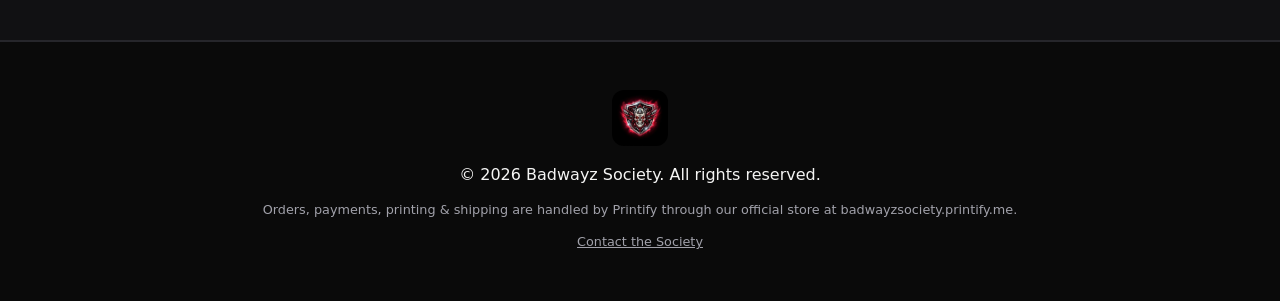
==== commit 301d01fd: "Fix artist name spelling (Sleepybadwayz) site-wide and add Booking section" ====
--- a/index.html
+++ b/index.html
@@ -3,14 +3,14 @@
 <head>
   <meta charset="UTF-8">
   <meta name="viewport" content="width=device-width, initial-scale=1">
-  <title>Badwayz Society — Official Streetwear by Sleepy Badways</title>
-  <meta name="description" content="Official Badwayz Society streetwear and merch by Sleepy Badways. Skull Emblem, Script & Graffiti, and Livin' Dead Society drops. Colorado Springs to the world.">
+  <title>Badwayz Society — Official Streetwear by Sleepybadwayz</title>
+  <meta name="description" content="Official Badwayz Society streetwear and merch by Sleepybadwayz. Skull Emblem, Script & Graffiti, and Livin' Dead Society drops. Colorado Springs to the world.">
   <meta name="theme-color" content="#0a0a0a">
 
   <!-- Social share preview -->
   <meta property="og:type" content="website">
   <meta property="og:title" content="Badwayz Society — Grind Hard. Look Good Doing It.">
-  <meta property="og:description" content="Official Badwayz Society streetwear by Sleepy Badways.">
+  <meta property="og:description" content="Official Badwayz Society streetwear by Sleepybadwayz.">
   <meta property="og:image" content="https://sleepybadwayz1.github.io/Badwayz-Society/og-image.jpg">
   <meta name="twitter:card" content="summary_large_image">
 
@@ -42,6 +42,7 @@
         <a href="#lookbook">Lookbook</a>
         <a href="#story">The Society</a>
         <a href="#music">Music</a>
+        <a href="#booking">Booking</a>
         <a href="https://badwayzsociety.printify.me" target="_blank" rel="noopener" class="nav__store">Full Store ↗</a>
       </nav>
       <button class="menu-btn" id="menuBtn" aria-label="Open menu" aria-expanded="false" aria-controls="nav">
@@ -59,7 +60,7 @@
       <div class="wrap hero__content">
         <p class="eyebrow"><span class="dot"></span> Official Merch · Colorado Springs HQ</p>
         <h1 class="hero__title">Grind hard.<br><span>Look good doing it.</span></h1>
-        <p class="hero__lede">Badwayz Society represents the streets, the struggle, and the success that comes from never giving up. Built from original hand-drawn art by Sleepy Badways.</p>
+        <p class="hero__lede">Badwayz Society represents the streets, the struggle, and the success that comes from never giving up. Built from original hand-drawn art by Sleepybadwayz.</p>
         <div class="hero__ctas">
           <a href="#shop" class="btn btn--red">Shop the drops</a>
           <a href="#story" class="btn btn--ghost">Meet the Society</a>
@@ -128,15 +129,15 @@
             <figcaption>The Diamond B emblem</figcaption>
           </figure>
           <figure class="gallery__item gallery__item--wide">
-            <img src="sketch-graffiti.webp" alt="Original pencil graffiti sketch of the Badways name" width="1162" height="495" loading="lazy">
+            <img src="sketch-graffiti.webp" alt="Original pencil graffiti sketch of the Badwayz name" width="1162" height="495" loading="lazy">
             <figcaption>Original pencil sketch</figcaption>
           </figure>
           <figure class="gallery__item gallery__item--wide">
-            <img src="word-logo.webp" alt="Colorful Badways graffiti wordmark" width="900" height="372" loading="lazy">
-            <figcaption>Badways wordmark</figcaption>
-          </figure>
-        </div>
-        <p class="fine">Design files by Doug at Arizona House of Graphix, from original art by Sleepy Badways.</p>
+            <img src="word-logo.webp" alt="Colorful Badwayz graffiti wordmark" width="900" height="372" loading="lazy">
+            <figcaption>Badwayz wordmark</figcaption>
+          </figure>
+        </div>
+        <p class="fine">Design files by Doug at Arizona House of Graphix, from original art by Sleepybadwayz.</p>
       </div>
     </section>
 
@@ -146,7 +147,7 @@
         <div class="story__copy">
           <p class="eyebrow">The Society</p>
           <h2 class="section__title">Where hustle meets style.</h2>
-          <p>Founded by <strong>Sleepy Badways</strong>, Badwayz Society started as original hand-drawn artwork long before AI tools existed. Re-established in Colorado Springs in 2022, it's now a multi-city creative hub. It's an underground apparel brand and an entertainment production society in one.</p>
+          <p>Founded by <strong>Sleepybadwayz</strong>, Badwayz Society started as original hand-drawn artwork long before AI tools existed. Re-established in Colorado Springs in 2022, it's now a multi-city creative hub. It's an underground apparel brand and an entertainment production society in one.</p>
           <p>Sleepy is a Versatility 3 champion, a comedian, a performer, and a talent curator. The Society brings that same energy to every stage and every stitch.</p>
           <ul class="cities" aria-label="Society cities">
             <li>Colorado Springs</li><li>Denver</li><li>Hollywood</li><li>Memphis</li><li>Brooklyn</li>
@@ -171,7 +172,25 @@
           <a class="link-card" id="lnkApple" target="_blank" rel="noopener"><b>Apple Music</b><span>Stream "Not Kidding" ↗</span></a>
           <a class="link-card" id="lnkSongstats" target="_blank" rel="noopener"><b>Songstats</b><span>All releases &amp; platforms ↗</span></a>
           <a class="link-card" id="lnkLinktree" target="_blank" rel="noopener"><b>Linktree</b><span>Shows, socials &amp; more ↗</span></a>
-          <a class="link-card" id="lnkInsta" target="_blank" rel="noopener"><b>Instagram</b><span>@badwayssociety ↗</span></a>
+          <a class="link-card" id="lnkInsta" target="_blank" rel="noopener"><b>Instagram</b><span>@badwayzsociety ↗</span></a>
+        </div>
+      </div>
+    </section>
+
+    <!-- BOOKING -->
+    <section id="booking" class="section section--dark">
+      <div class="wrap">
+        <div class="section__head">
+          <p class="eyebrow">Sleepybadwayz &mdash; Live</p>
+          <h2 class="section__title">Book Sleepybadwayz.</h2>
+          <p class="section__sub">Brooklyn-born, multi-city hip-hop &mdash; home base: Colorado Springs, CO &mdash; a live set built for the stage, from the founder of Badwayz Society.</p>
+        </div>
+        <p><strong>$1,500 including travel</strong> for a 45&ndash;60 minute set. A clean, all-ages version of the set is available, and Sleepybadwayz can add a short talk and Q&amp;A on building an independent music career and running a music LLC.</p>
+        <p><strong>Live highlights:</strong> Record Plant Recording Studios, Hollywood &mdash; performed during BET Awards weekend 2024, plus a Las Vegas appearance during Super Bowl weekend 2024 (2Hot Radio) &bull; Atlanta showcase invite earned by &ldquo;Not Kidding&rdquo; &mdash; Dec 12, 2026 &bull; Memphis &mdash; Stop the Violence block party (Tate Street), alongside LionheartDSP &amp; PRE, co-hosted by Drumma Boy &bull; Avenue 19, Colorado &bull; Sunshine Studios Live &bull; Spring Breakout 2026, Pueblo, CO &bull; Bumpp Bok$ at the Wagon Wheel.</p>
+        <div class="music__links" style="margin-top:1.5rem;">
+          <a class="link-card" href="https://drive.google.com/file/d/16PW5U3FiLfRmWYjfzxjUz5h-kP78AJDW/view?usp=drivesdk" target="_blank" rel="noopener"><b>Live Reel</b><span>Watch the live highlight reel &#8599;</span></a>
+          <a class="link-card" href="https://drive.google.com/file/d/1hFOmRPDaP5mvc5h9lGPtBzcr7zndgzlA/view" target="_blank" rel="noopener"><b>Full EPK</b><span>Press kit, music &amp; live history &#8599;</span></a>
+          <a class="link-card" href="mailto:that.boss.sleepybw@gmail.com"><b>Book Now</b><span>that.boss.sleepybw@gmail.com &#8599;</span></a>
         </div>
       </div>
     </section>
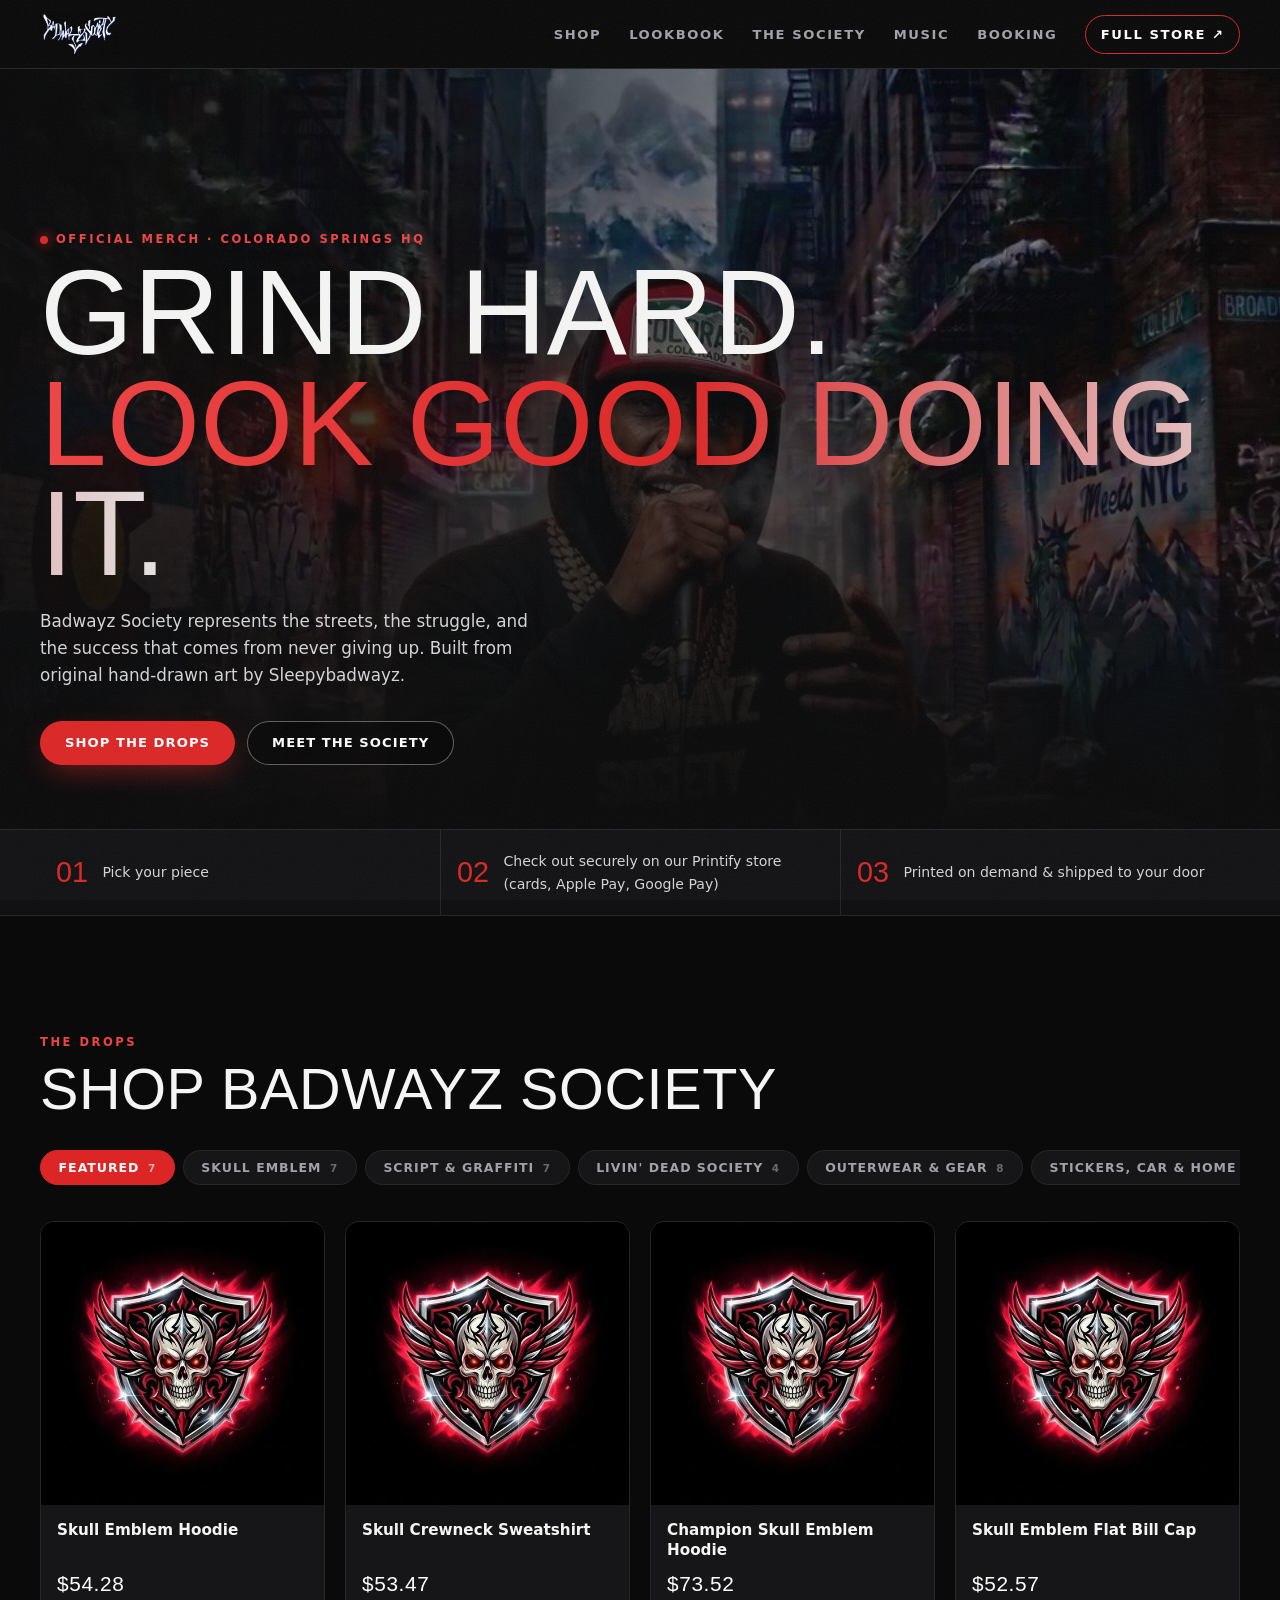
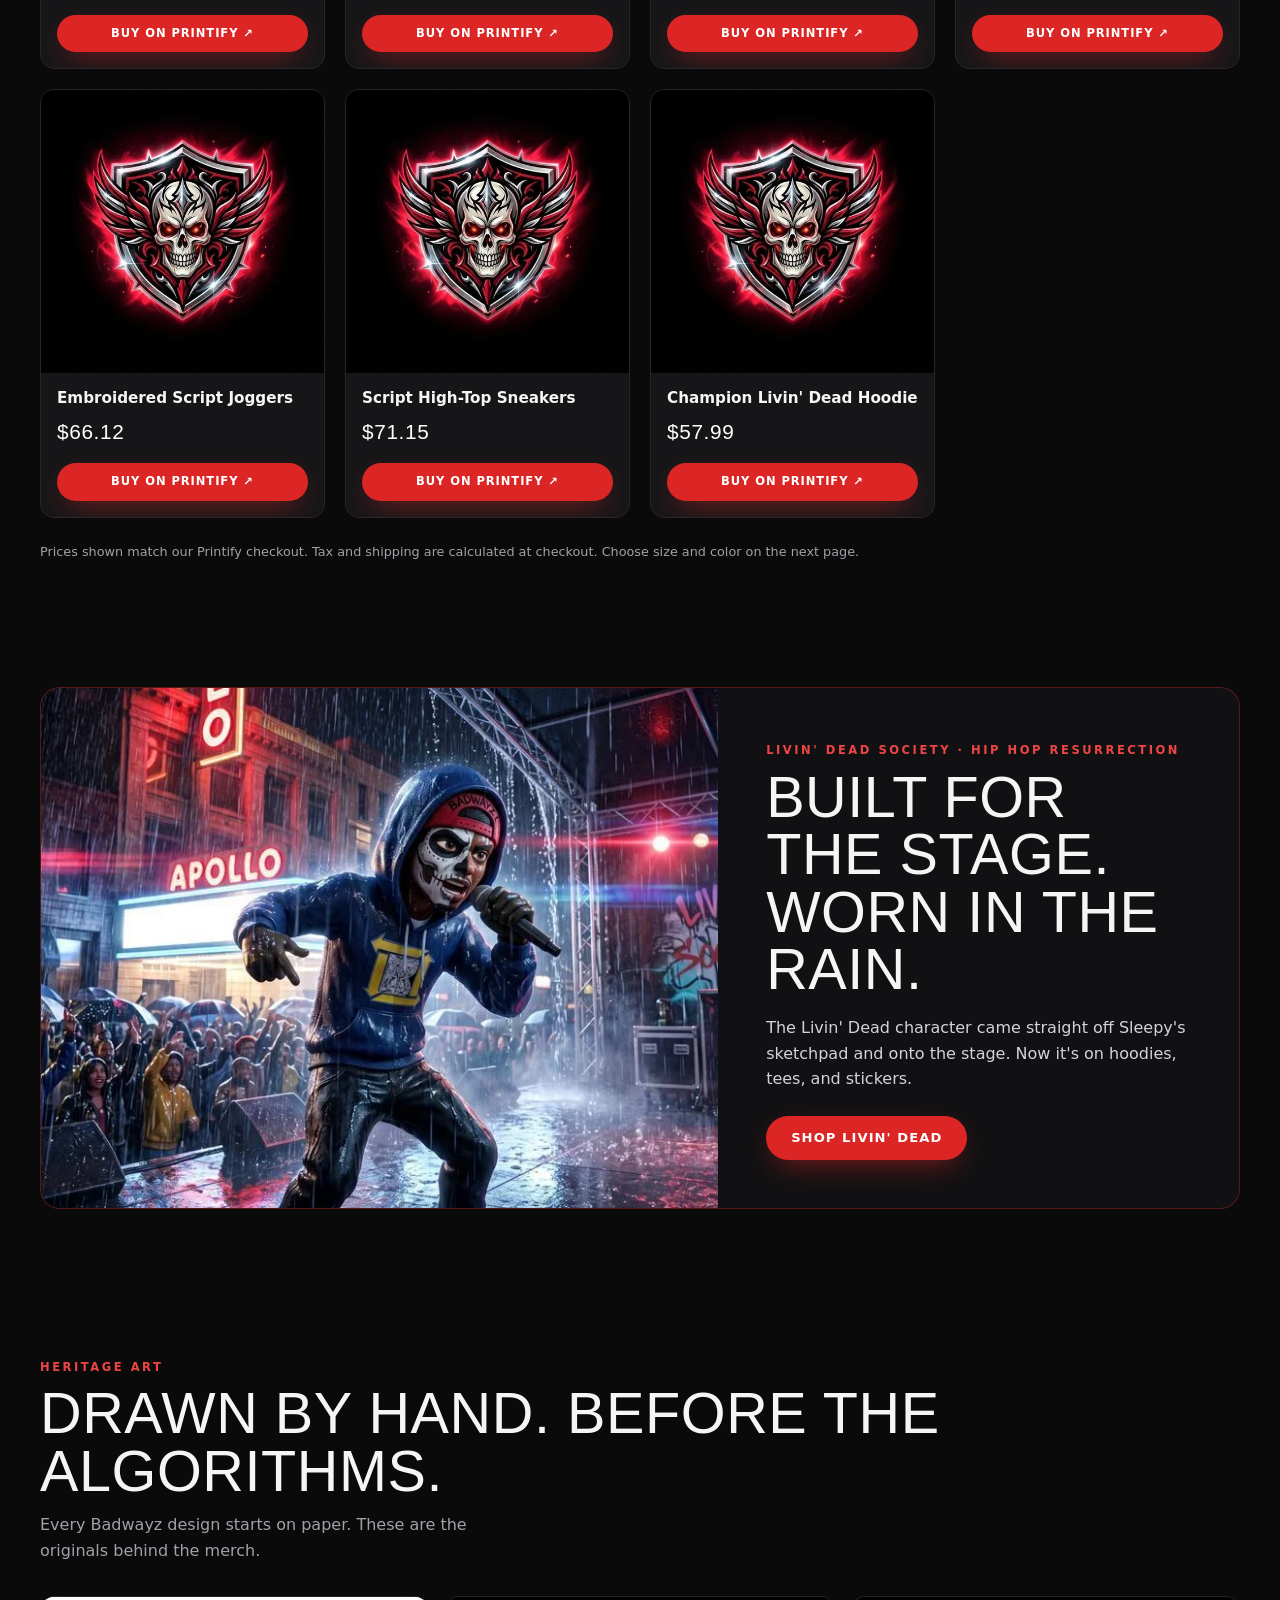
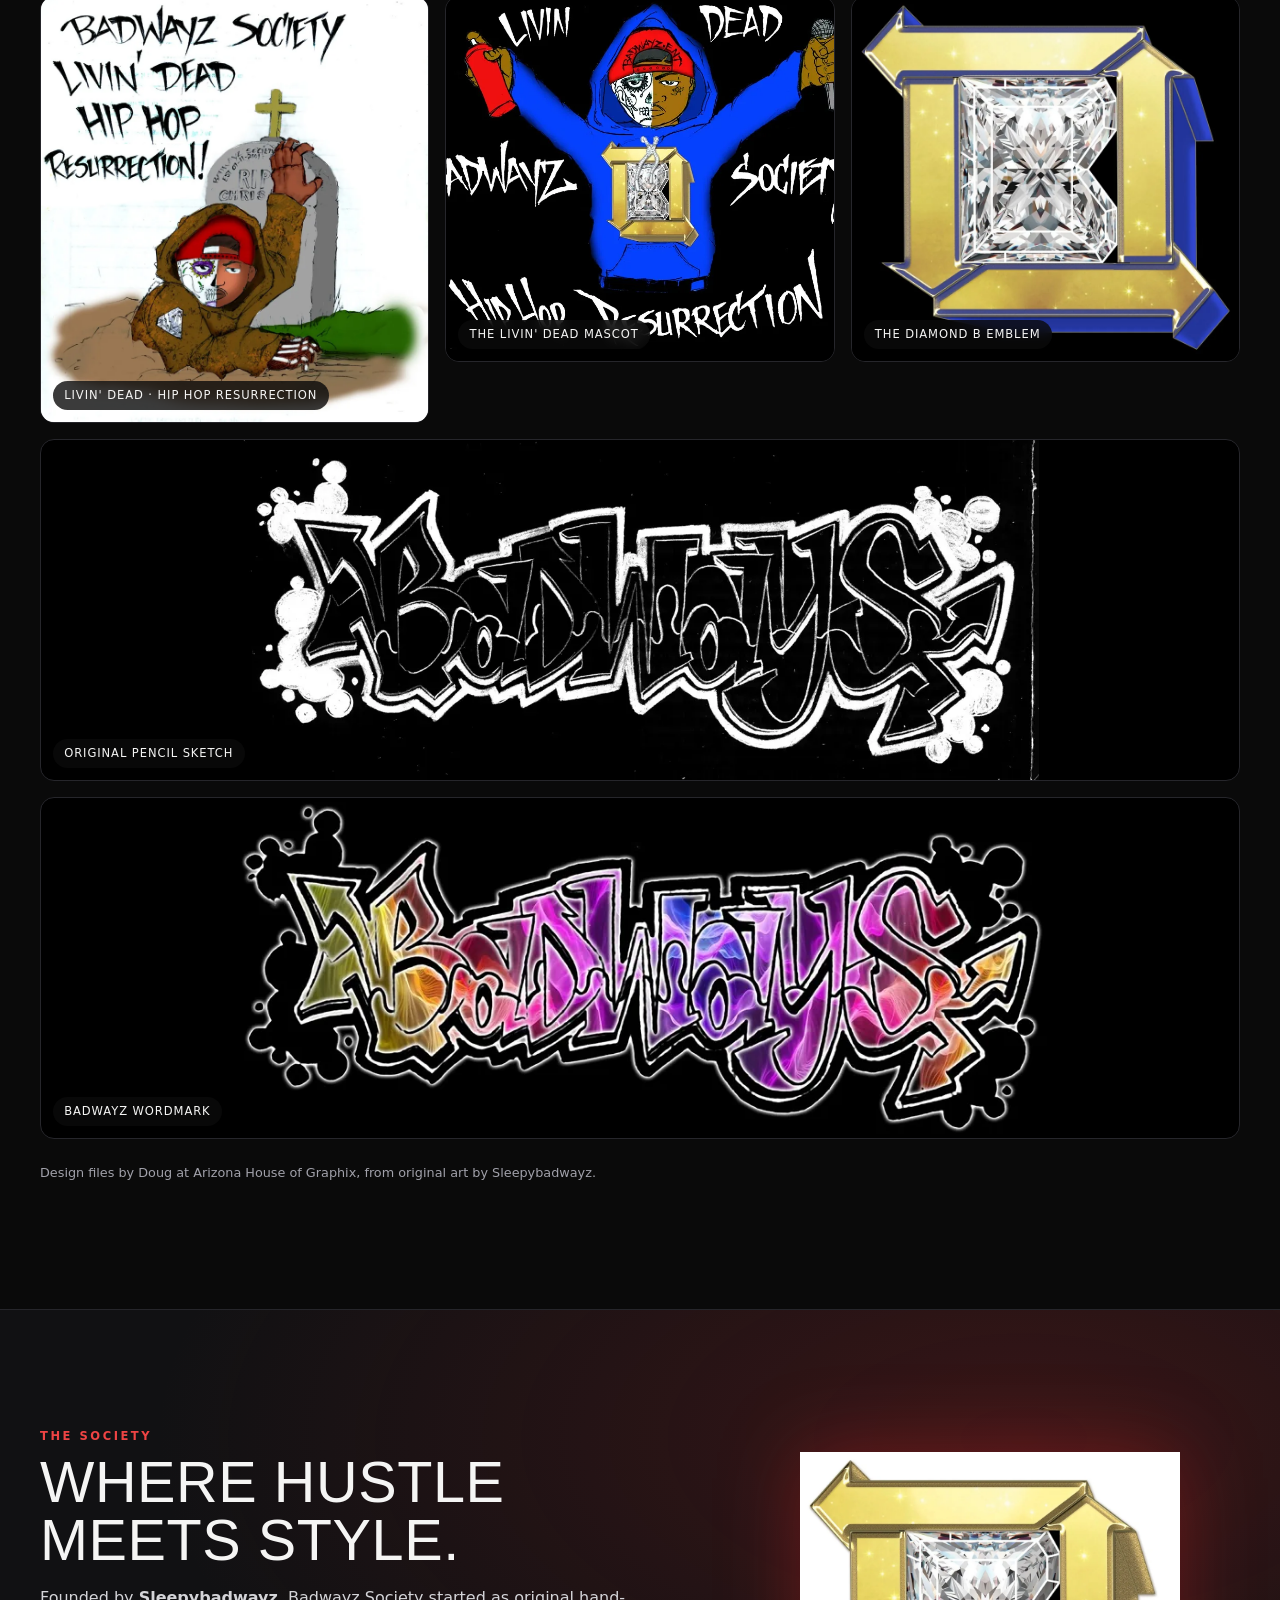
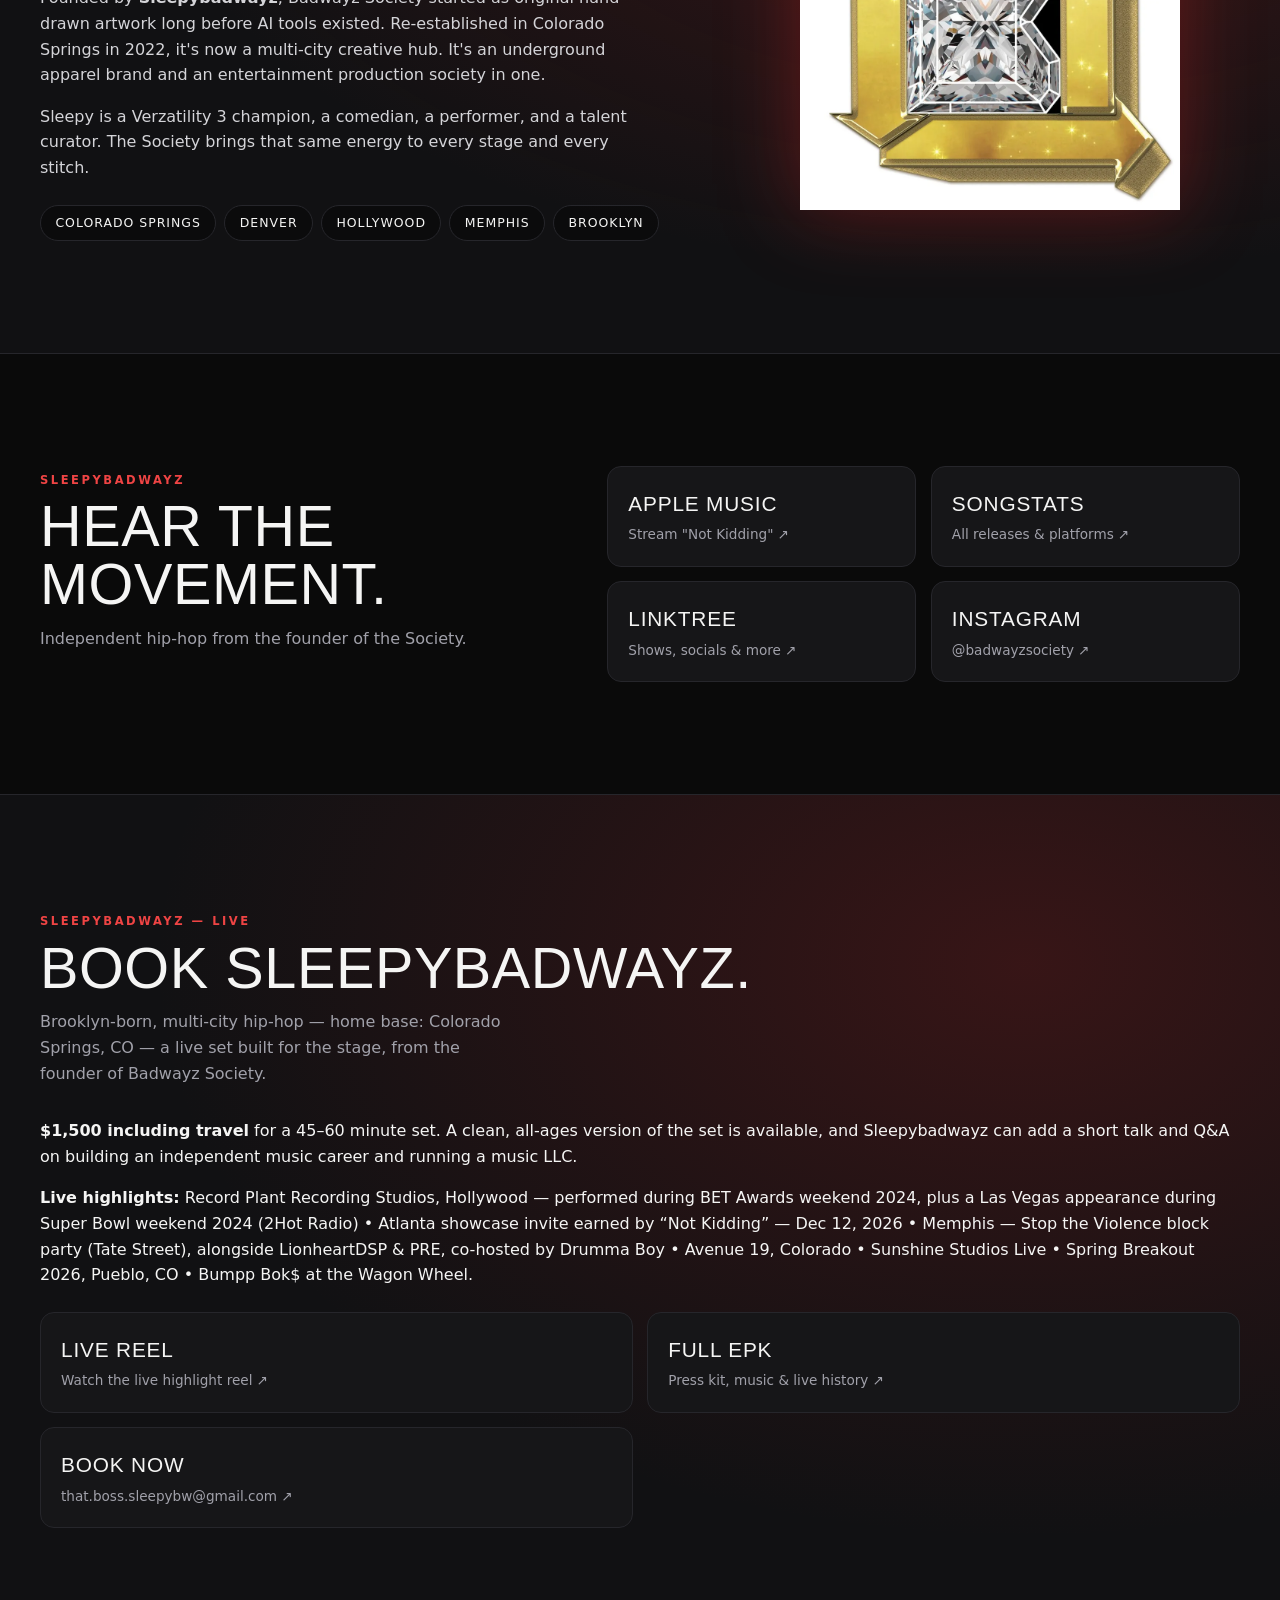
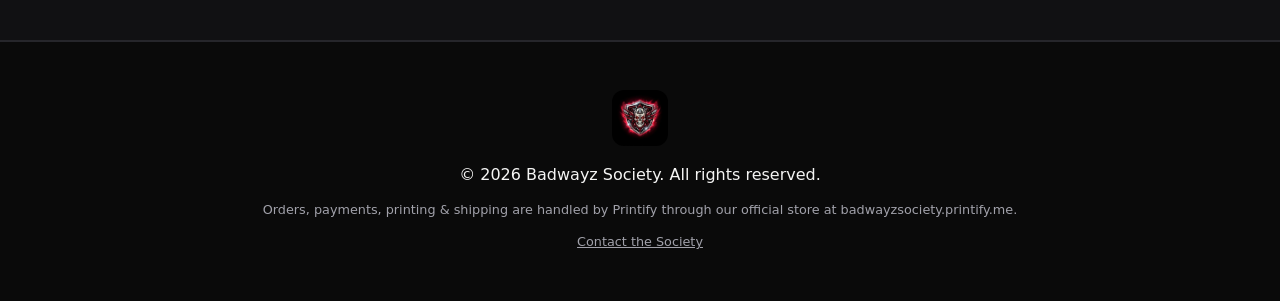
==== commit 6aa9c617: "Fix spelling: Versatility 3 -> Verzatility 3 (per Sleepybadwayz)" ====
--- a/index.html
+++ b/index.html
@@ -148,7 +148,7 @@
           <p class="eyebrow">The Society</p>
           <h2 class="section__title">Where hustle meets style.</h2>
           <p>Founded by <strong>Sleepybadwayz</strong>, Badwayz Society started as original hand-drawn artwork long before AI tools existed. Re-established in Colorado Springs in 2022, it's now a multi-city creative hub. It's an underground apparel brand and an entertainment production society in one.</p>
-          <p>Sleepy is a Versatility 3 champion, a comedian, a performer, and a talent curator. The Society brings that same energy to every stage and every stitch.</p>
+          <p>Sleepy is a Verzatility 3 champion, a comedian, a performer, and a talent curator. The Society brings that same energy to every stage and every stitch.</p>
           <ul class="cities" aria-label="Society cities">
             <li>Colorado Springs</li><li>Denver</li><li>Hollywood</li><li>Memphis</li><li>Brooklyn</li>
           </ul>
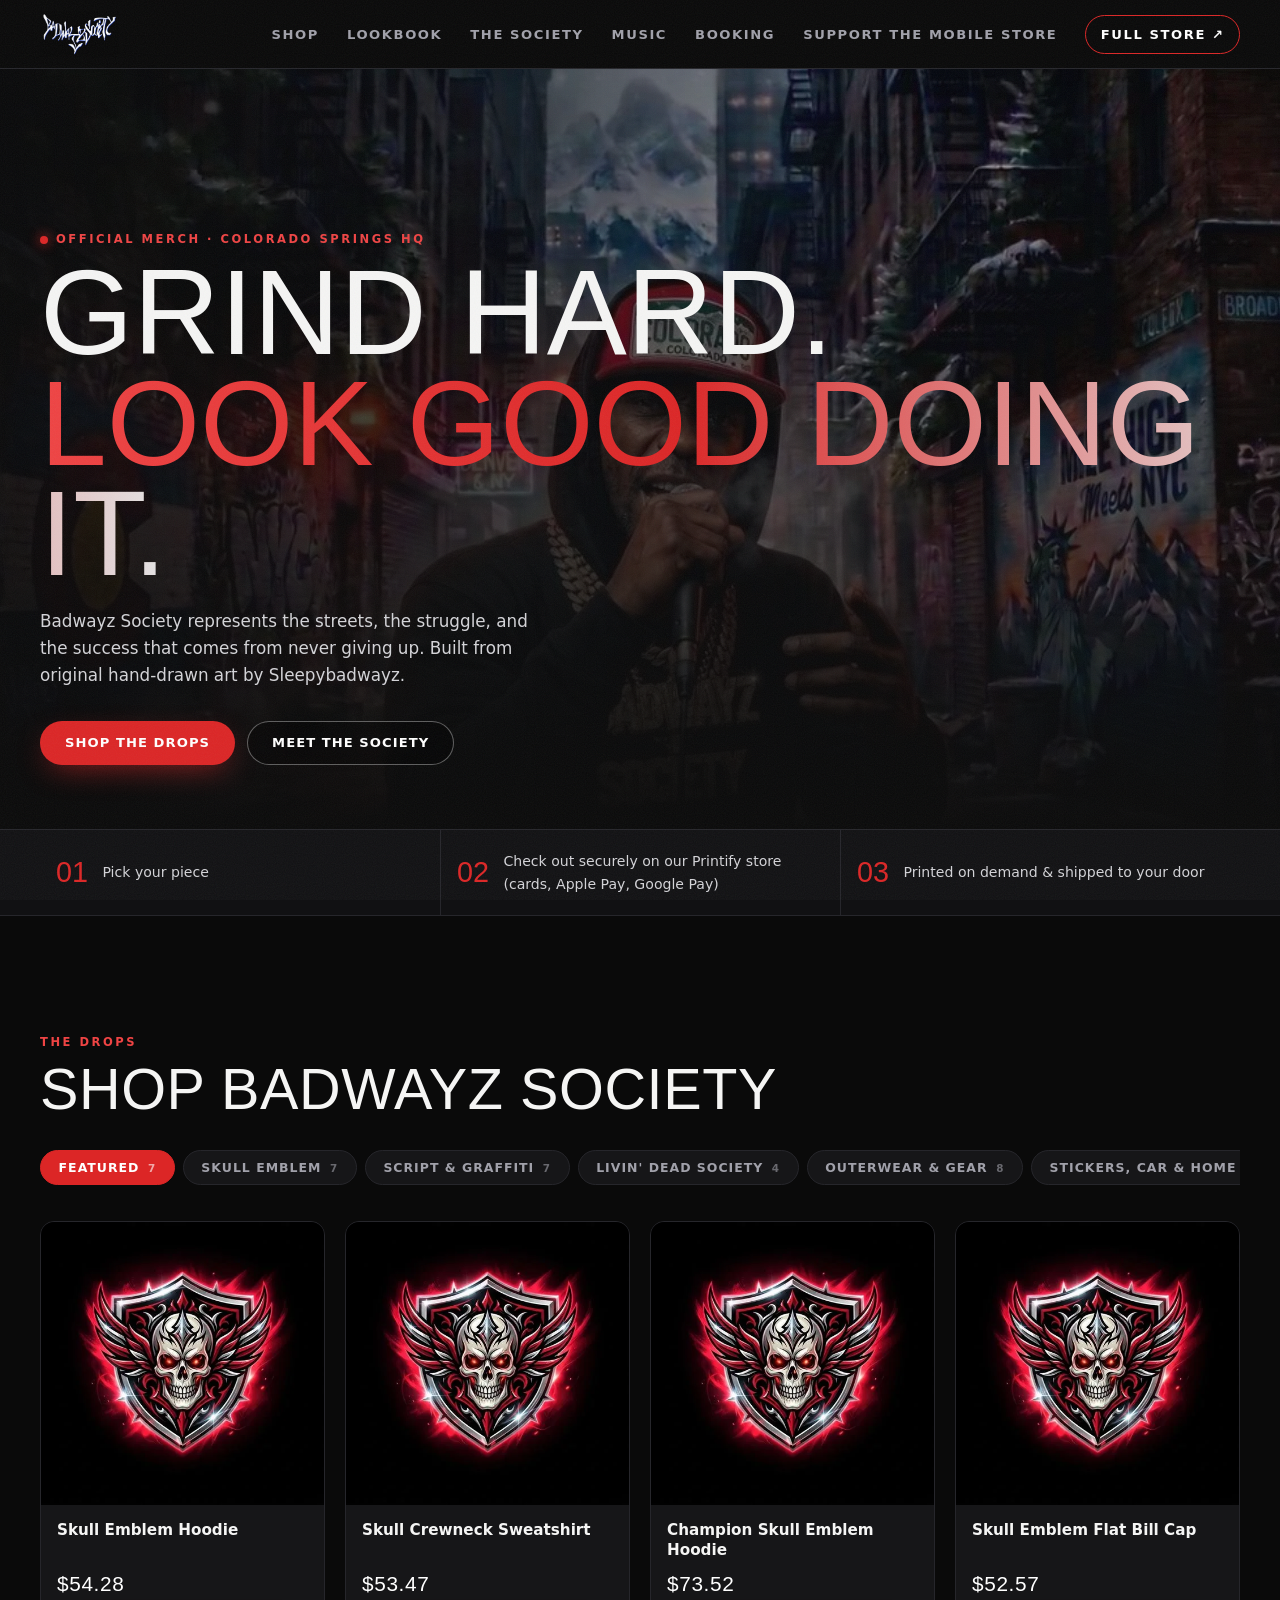
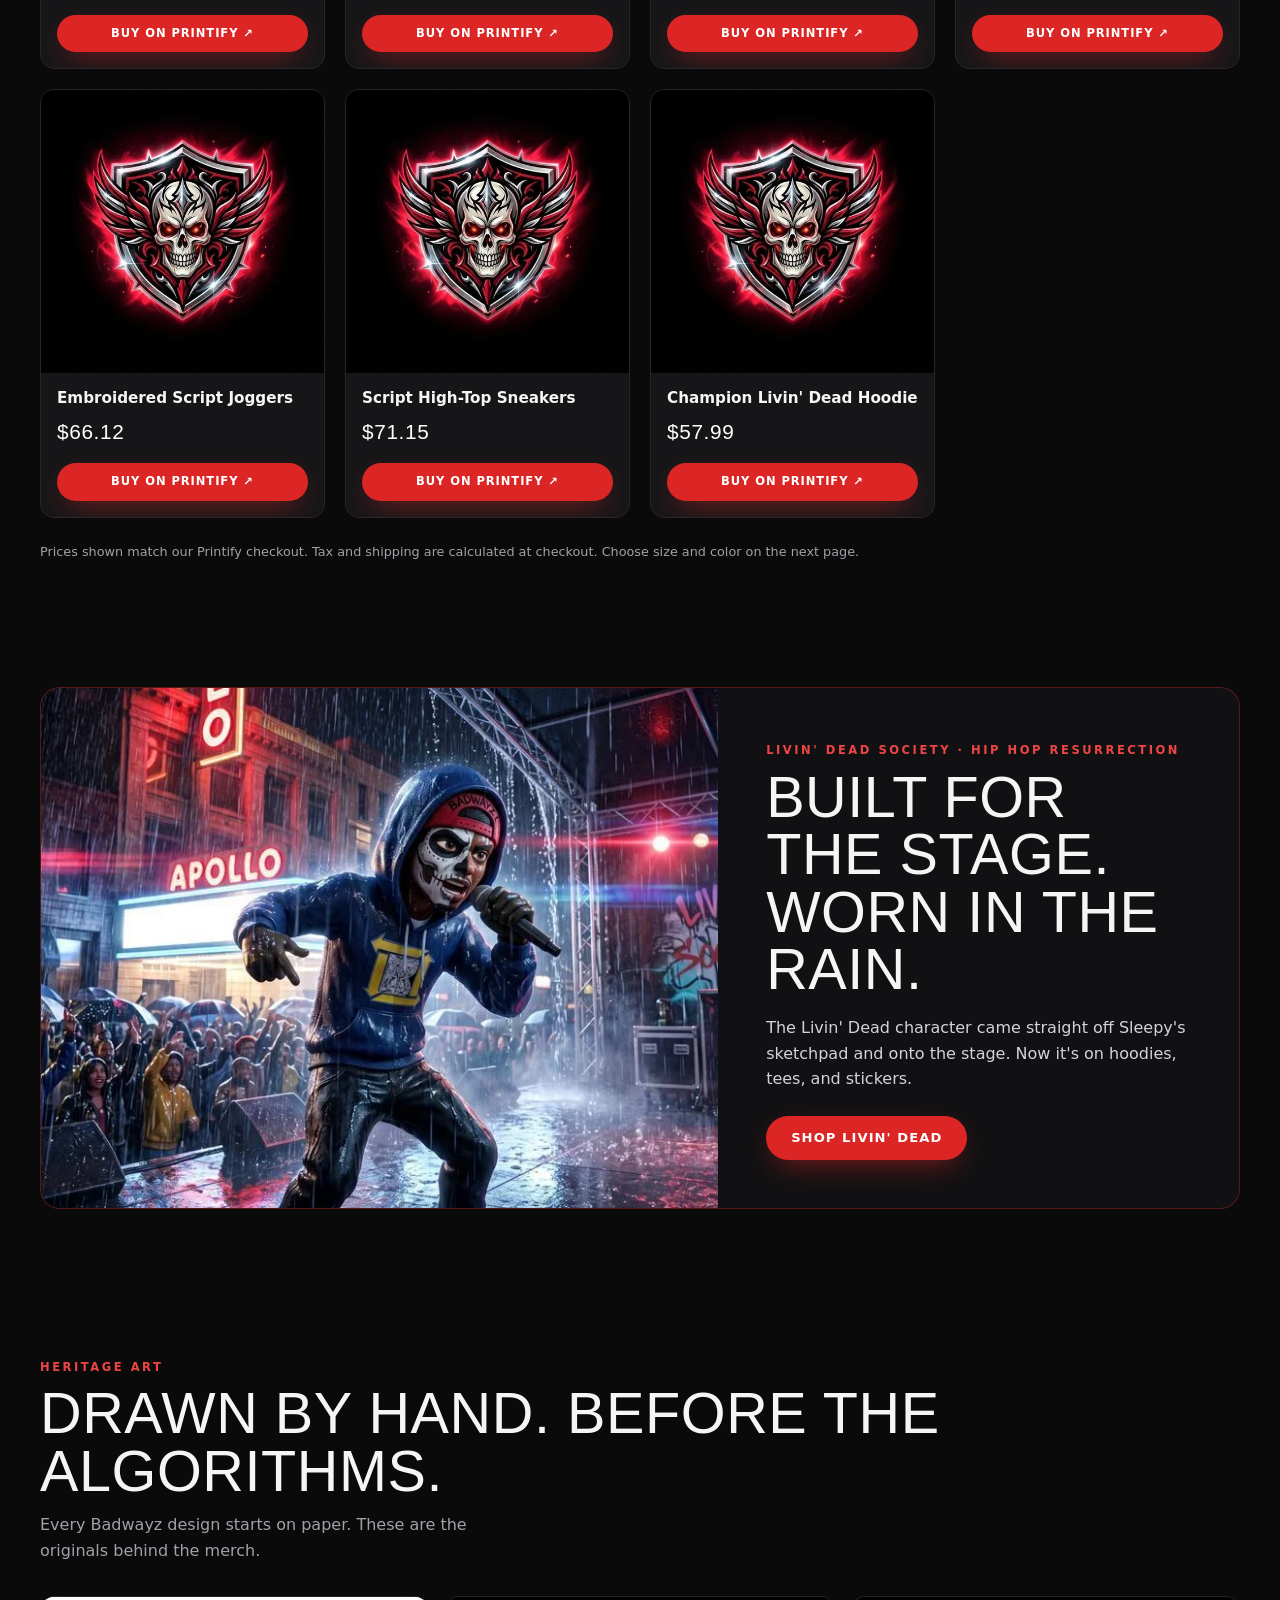
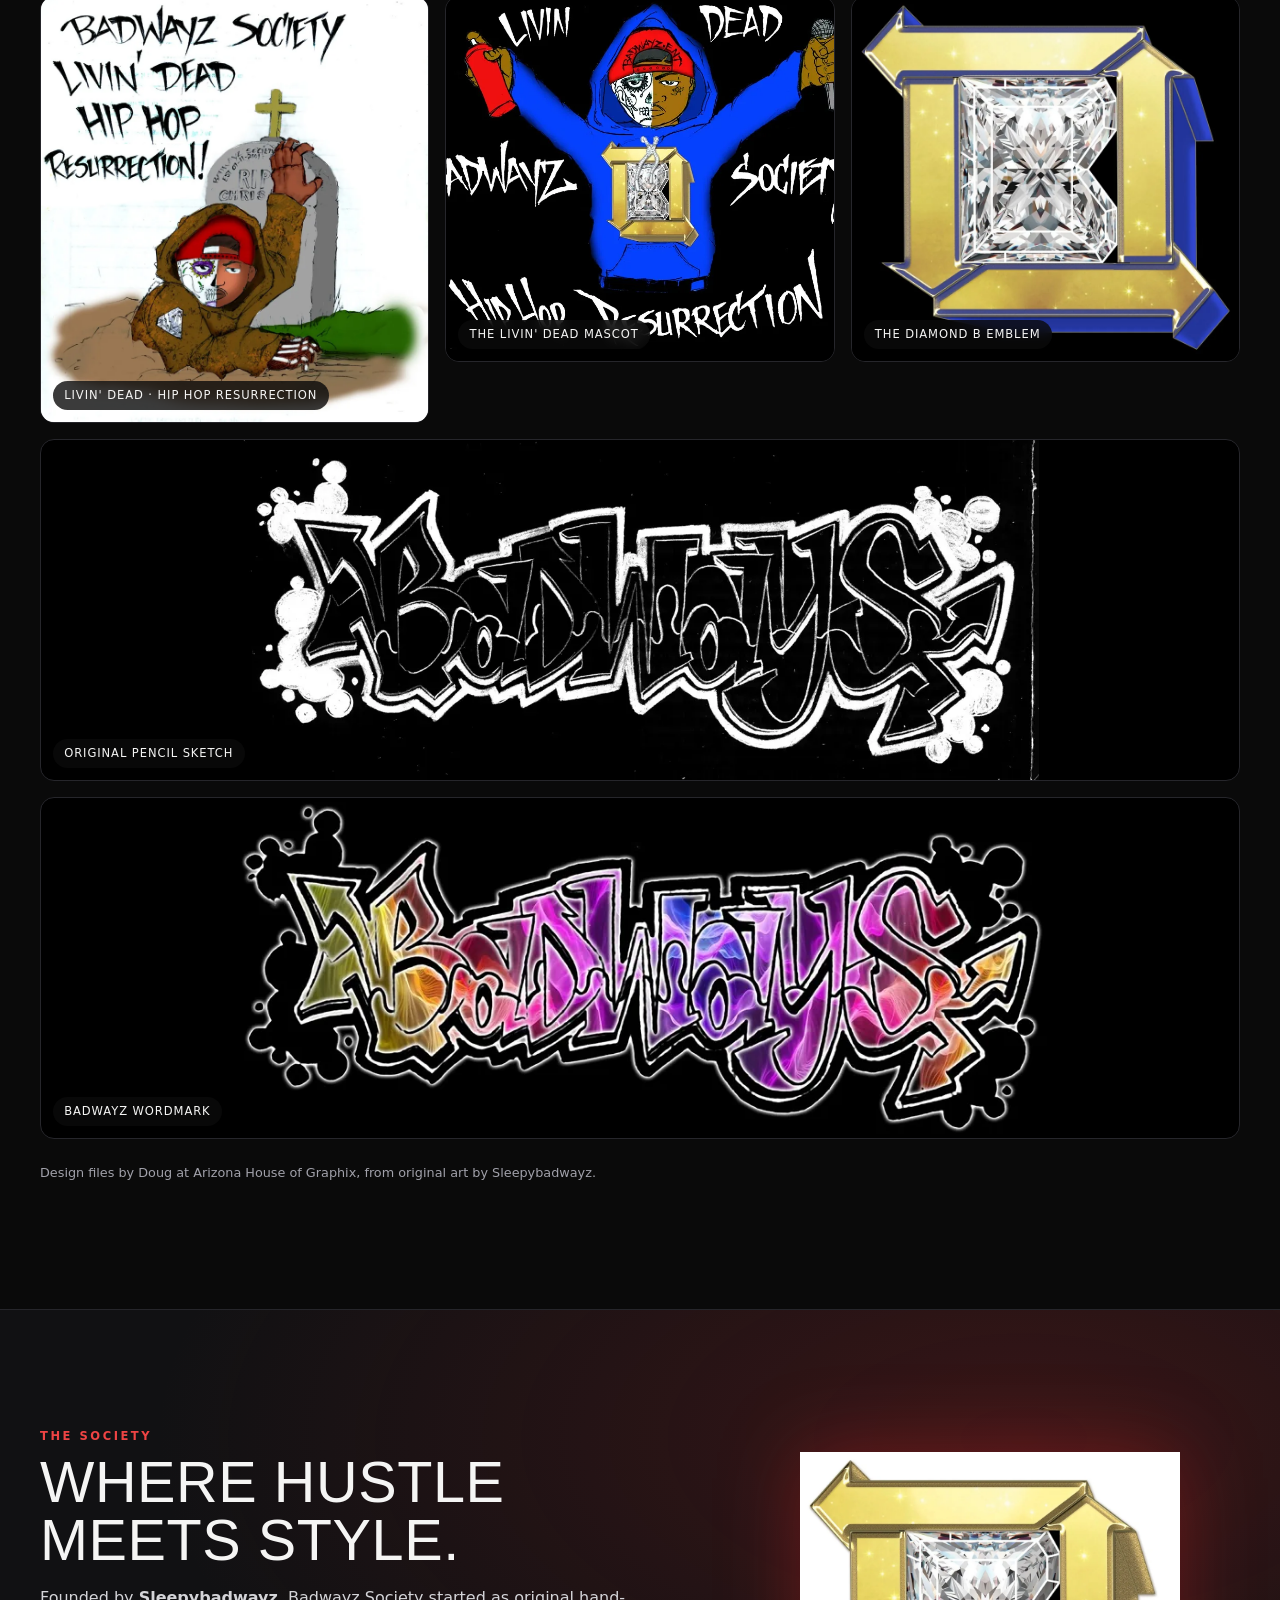
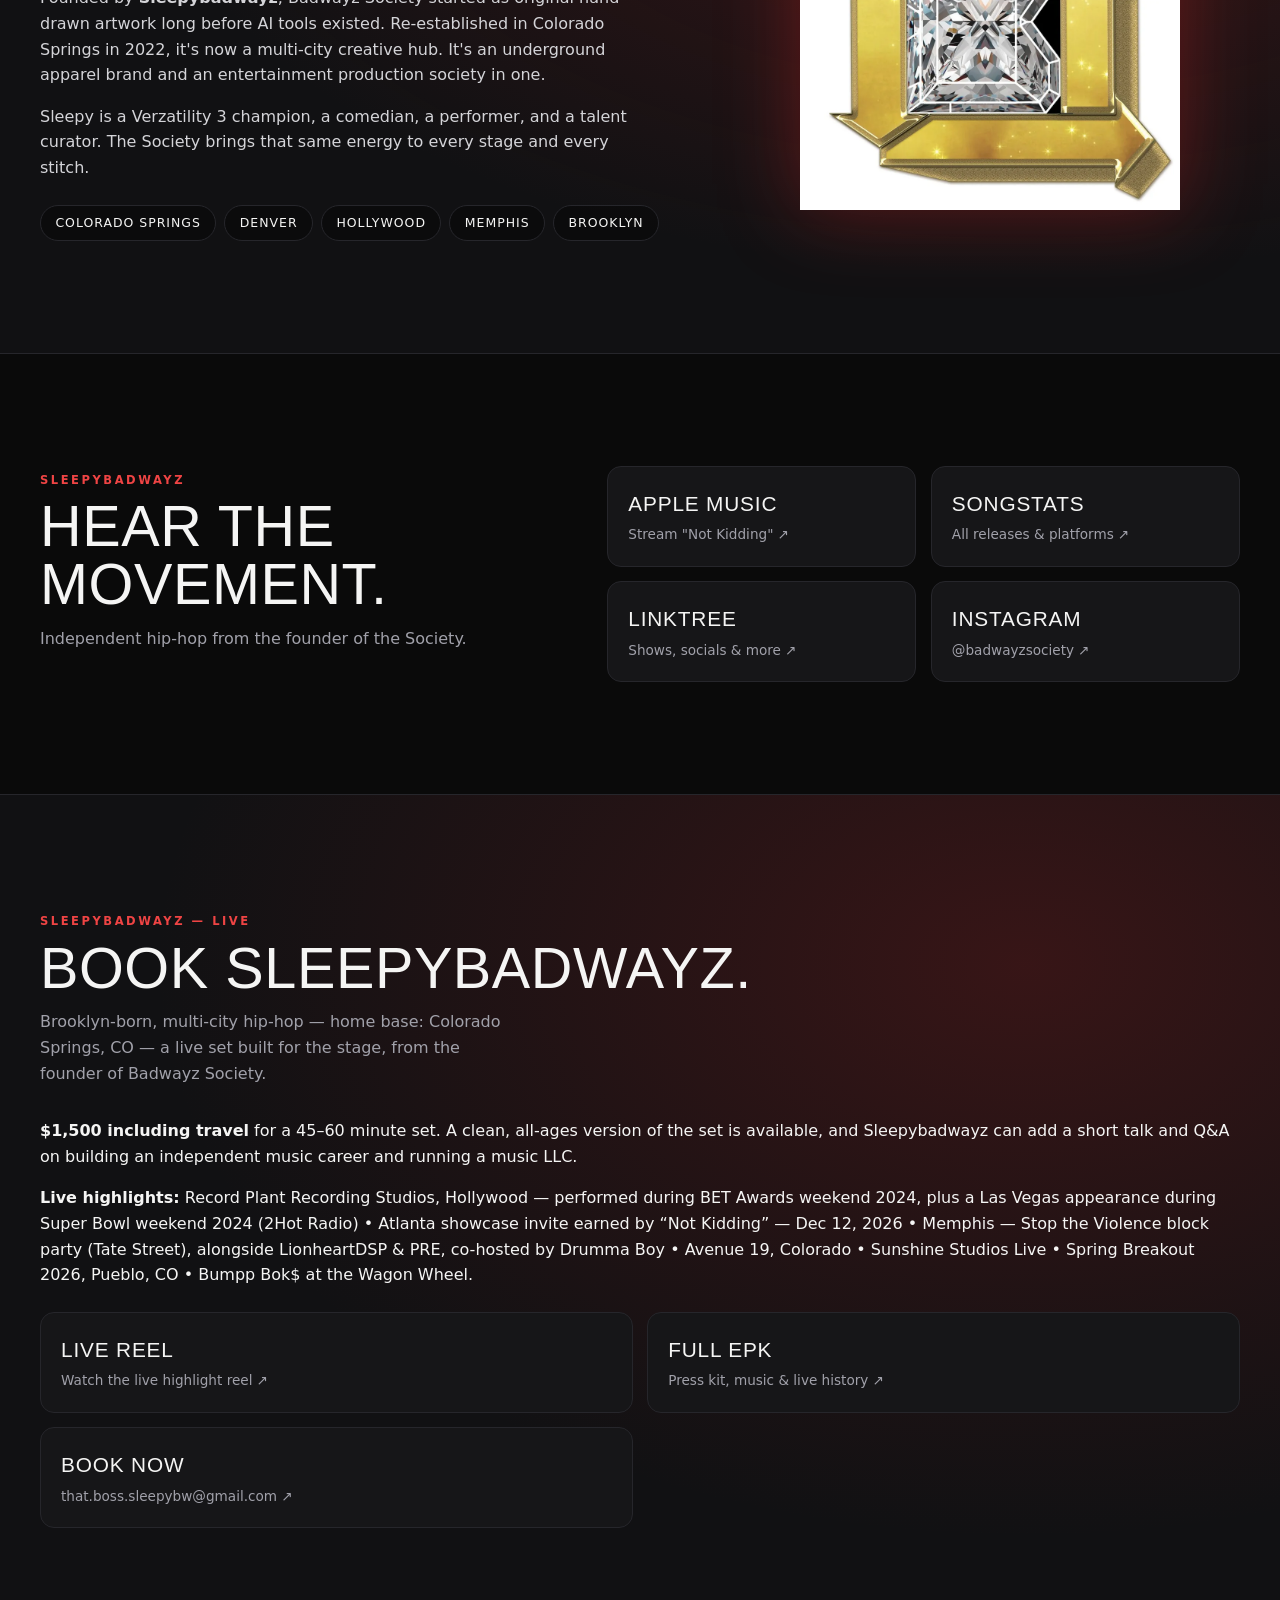
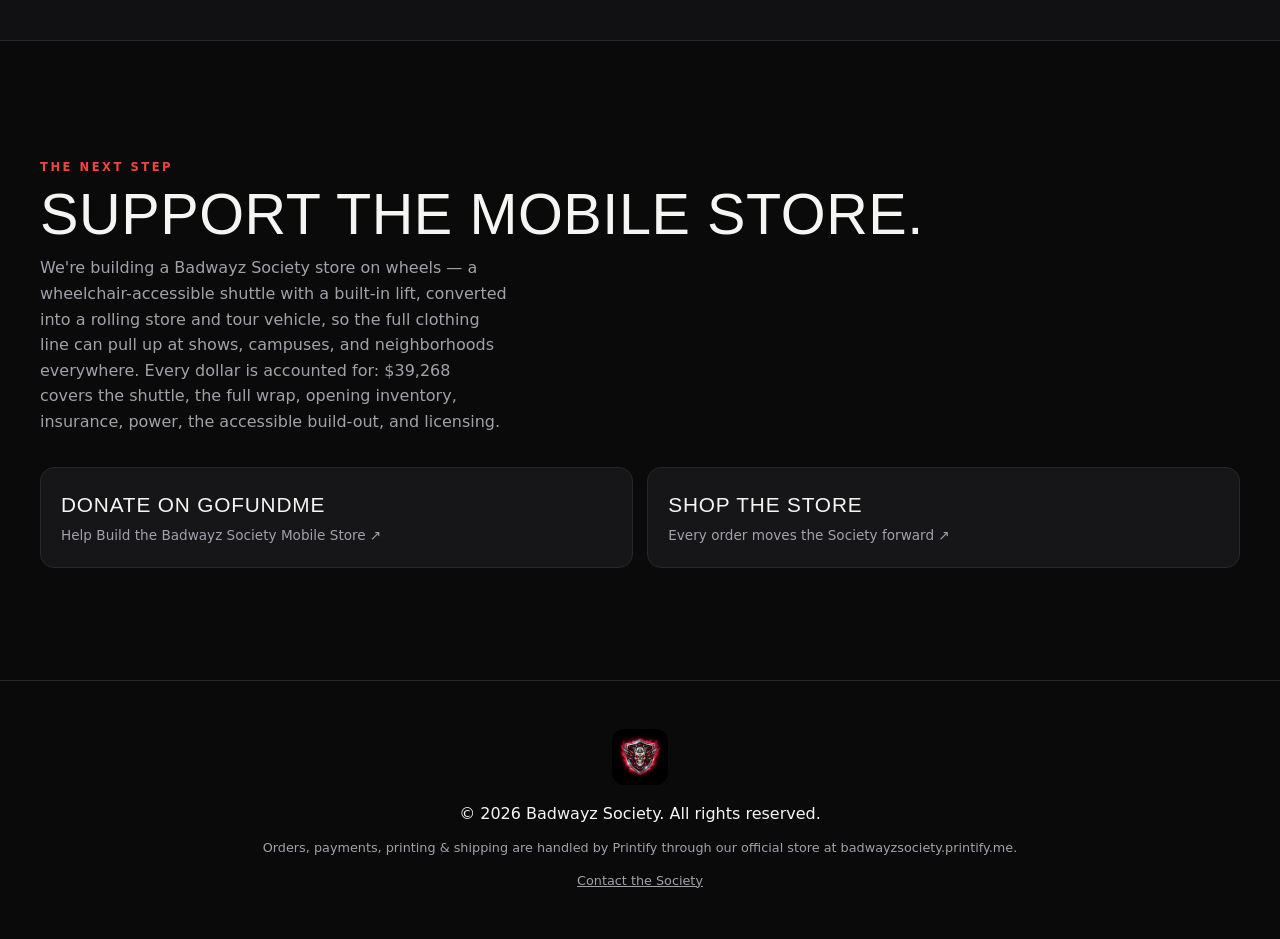
==== commit 5cda6036: "Add Support the Mobile Store section with GoFundMe link" ====
--- a/index.html
+++ b/index.html
@@ -43,6 +43,7 @@
         <a href="#story">The Society</a>
         <a href="#music">Music</a>
         <a href="#booking">Booking</a>
+        <a href="#support">Support the Mobile Store</a>
         <a href="https://badwayzsociety.printify.me" target="_blank" rel="noopener" class="nav__store">Full Store ↗</a>
       </nav>
       <button class="menu-btn" id="menuBtn" aria-label="Open menu" aria-expanded="false" aria-controls="nav">
@@ -194,6 +195,21 @@
         </div>
       </div>
     </section>
+
+    <!-- SUPPORT THE MOBILE STORE -->
+    <section id="support" class="section">
+      <div class="wrap">
+        <div class="section__head">
+          <p class="eyebrow">The Next Step</p>
+          <h2 class="section__title">Support the Mobile Store.</h2>
+          <p class="section__sub">We're building a Badwayz Society store on wheels &mdash; a wheelchair-accessible shuttle with a built-in lift, converted into a rolling store and tour vehicle, so the full clothing line can pull up at shows, campuses, and neighborhoods everywhere. Every dollar is accounted for: $39,268 covers the shuttle, the full wrap, opening inventory, insurance, power, the accessible build-out, and licensing.</p>
+        </div>
+        <div class="music__links">
+          <a class="link-card" href="https://www.gofundme.com/f/help-build-the-badwayz-society-mobile-store" target="_blank" rel="noopener"><b>Donate on GoFundMe</b><span>Help Build the Badwayz Society Mobile Store &#8599;</span></a>
+          <a class="link-card" href="https://badwayzsociety.printify.me" target="_blank" rel="noopener"><b>Shop the Store</b><span>Every order moves the Society forward &#8599;</span></a>
+        </div>
+      </div>
+    </section>
   </main>
 
   <footer class="footer">
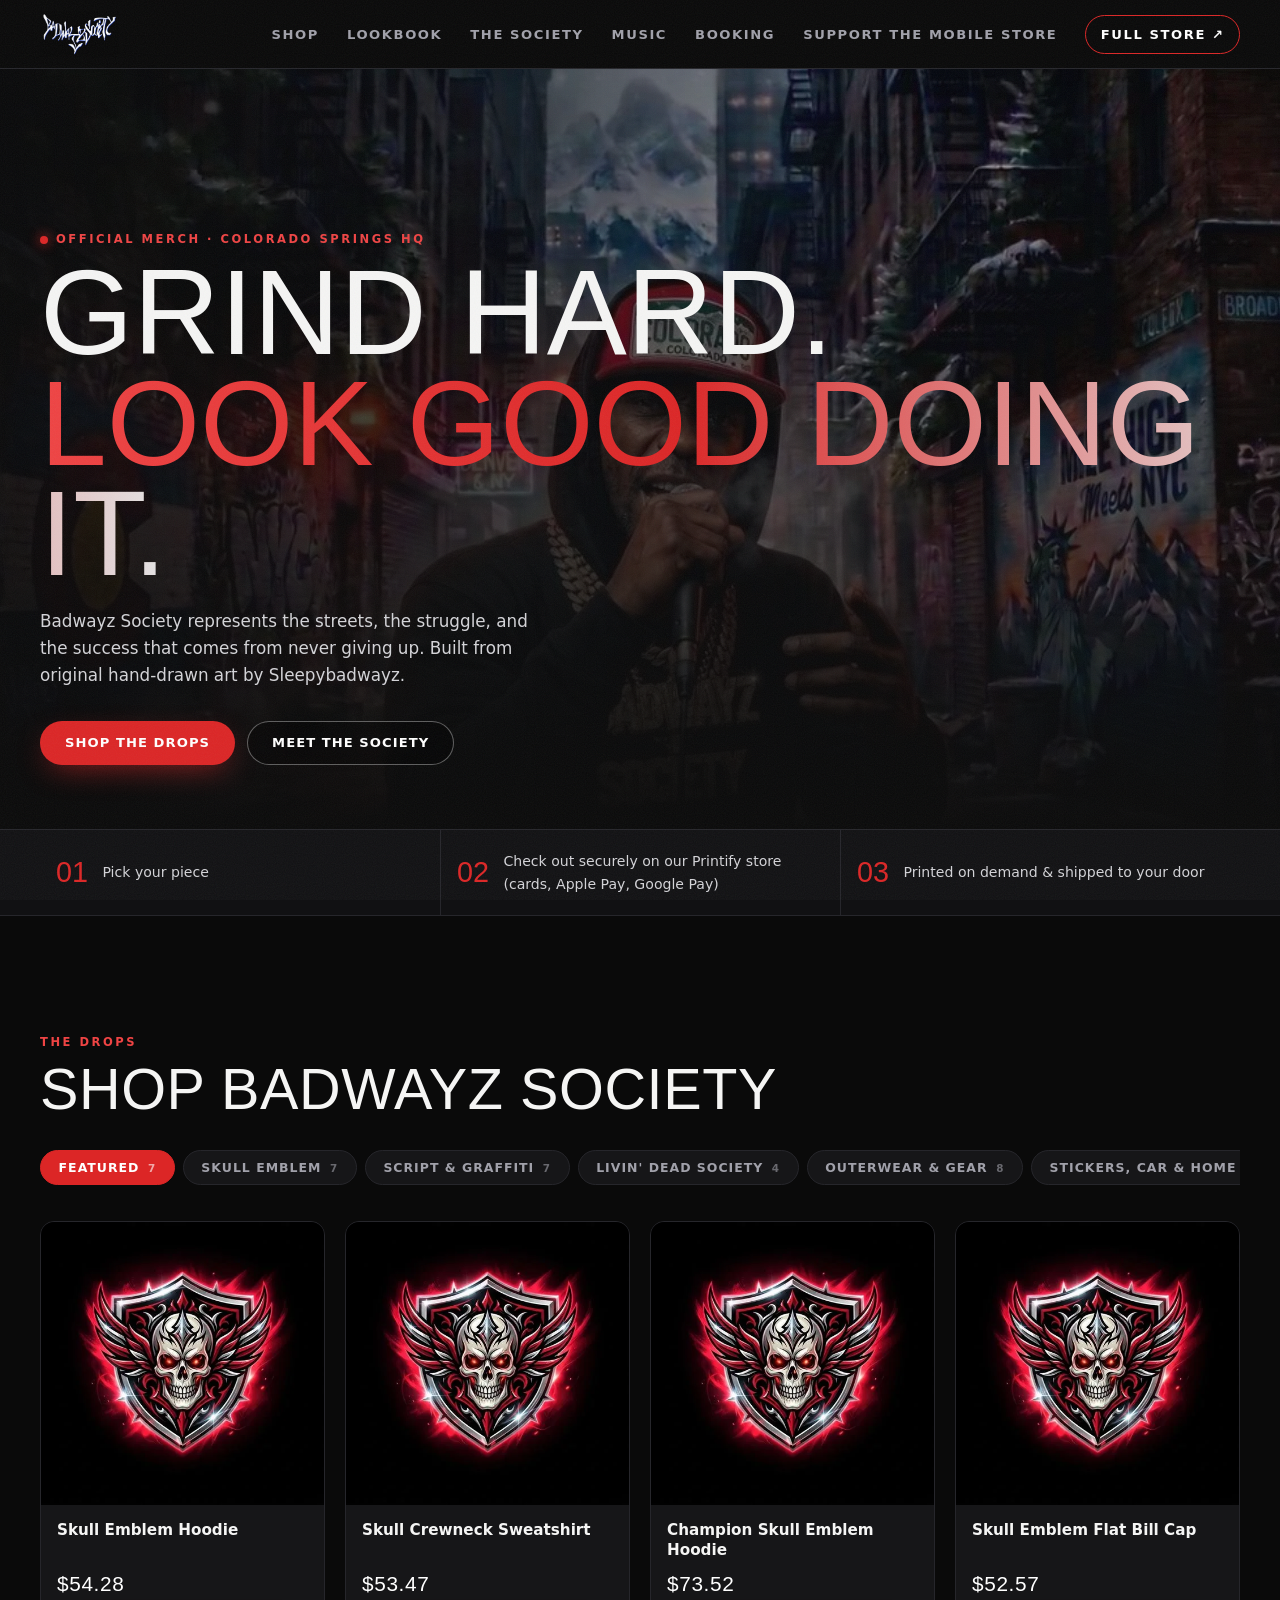
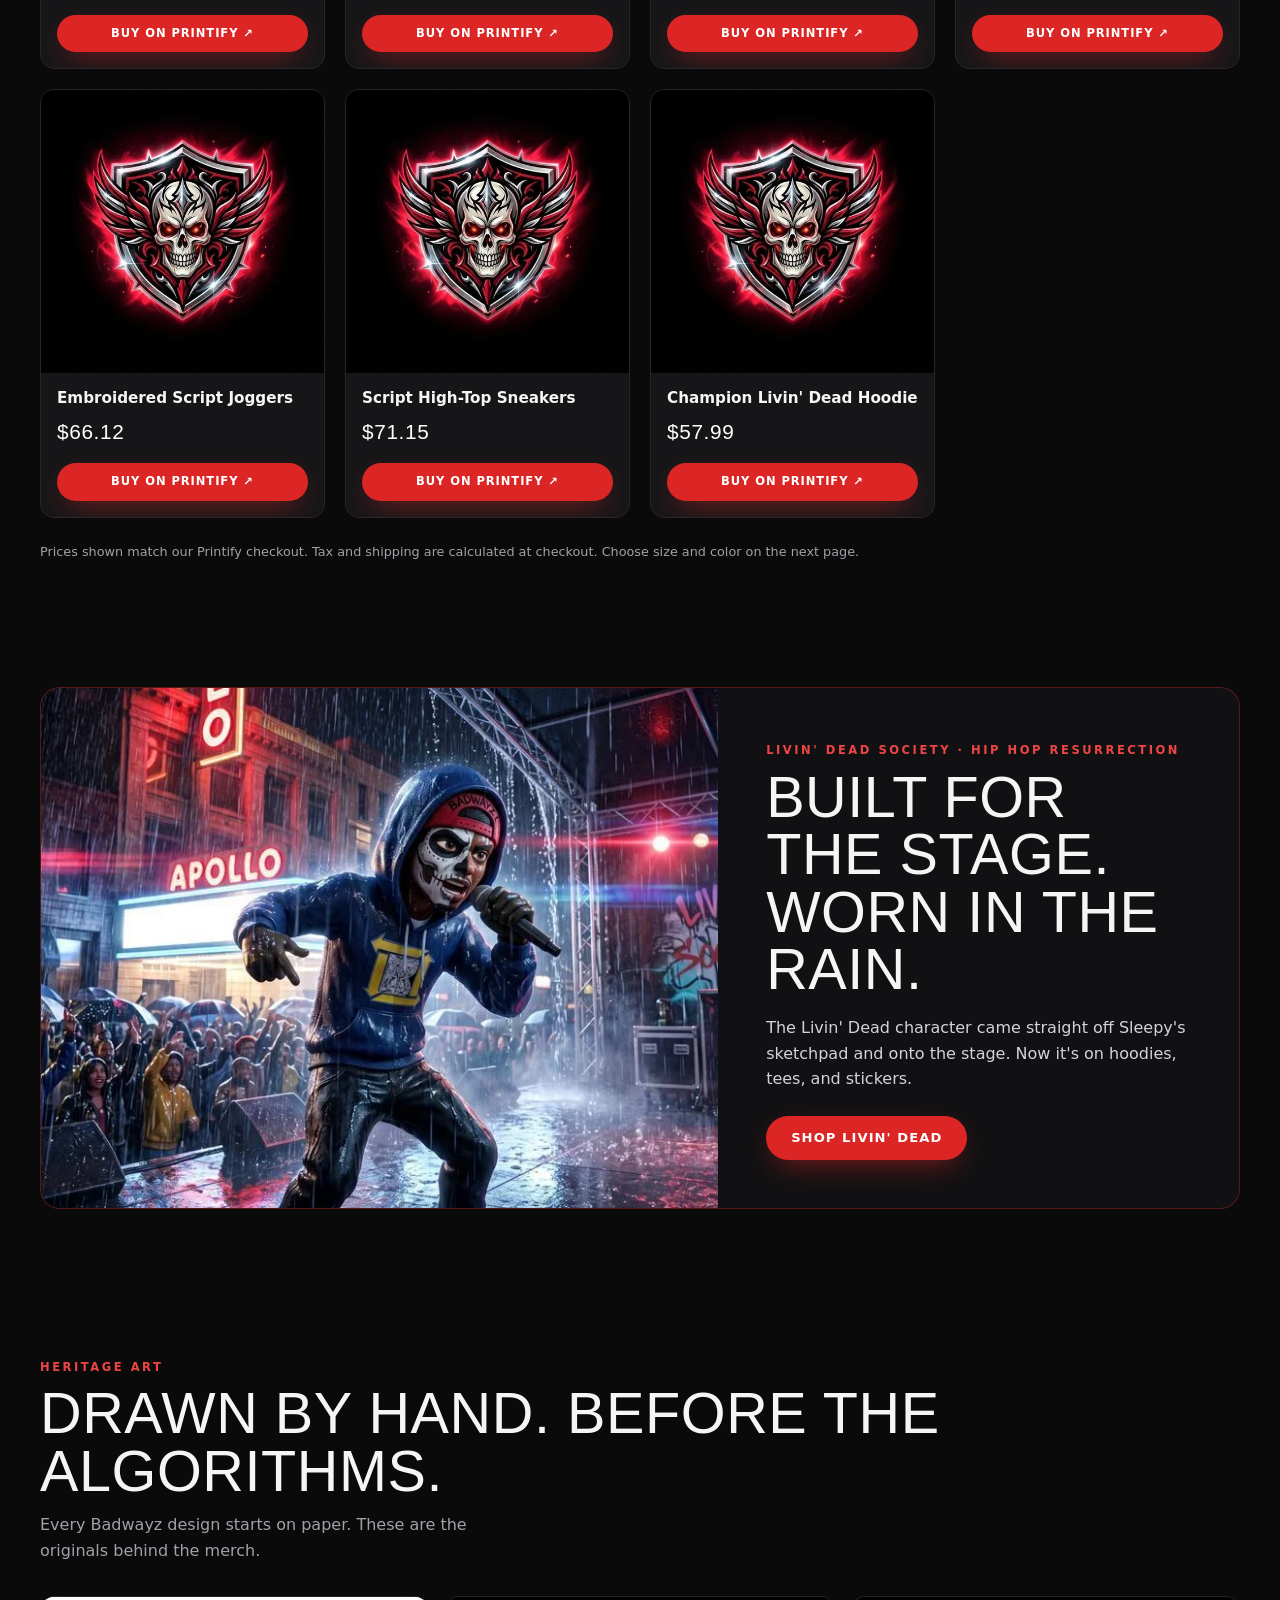
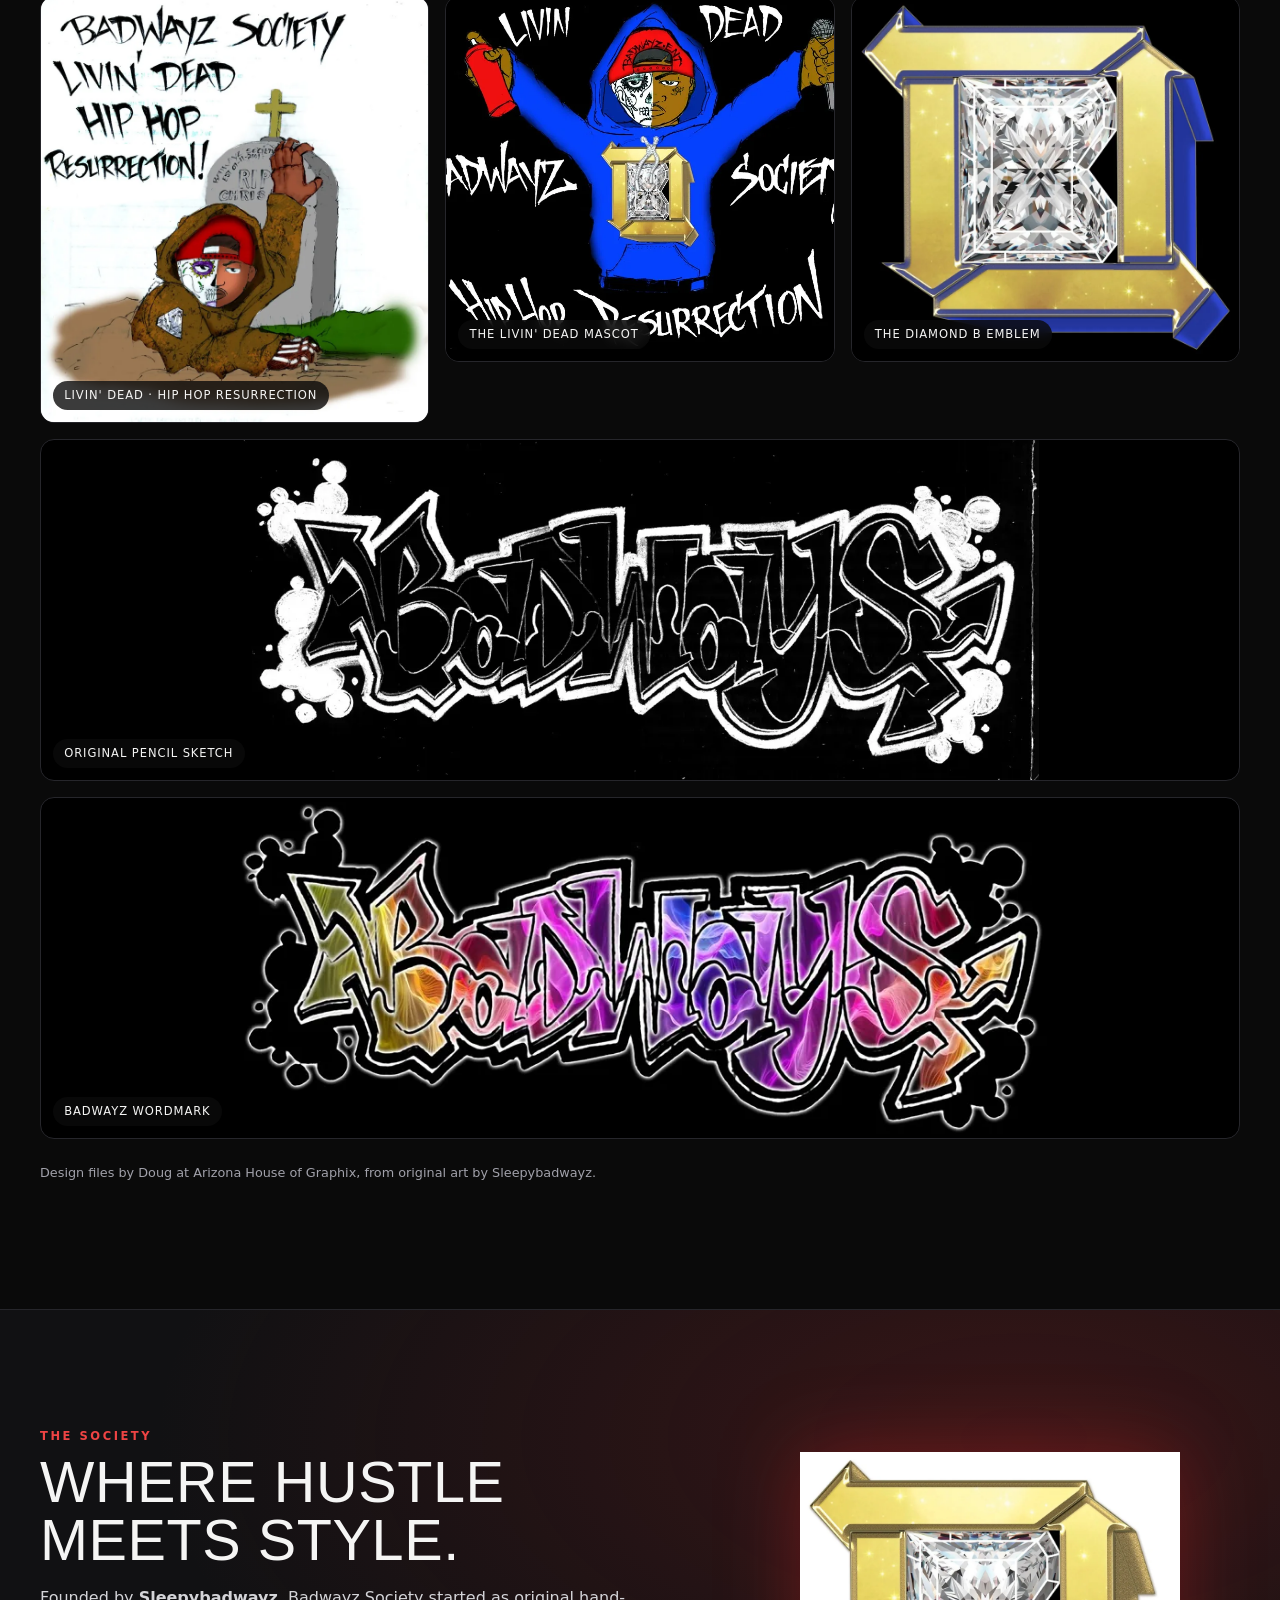
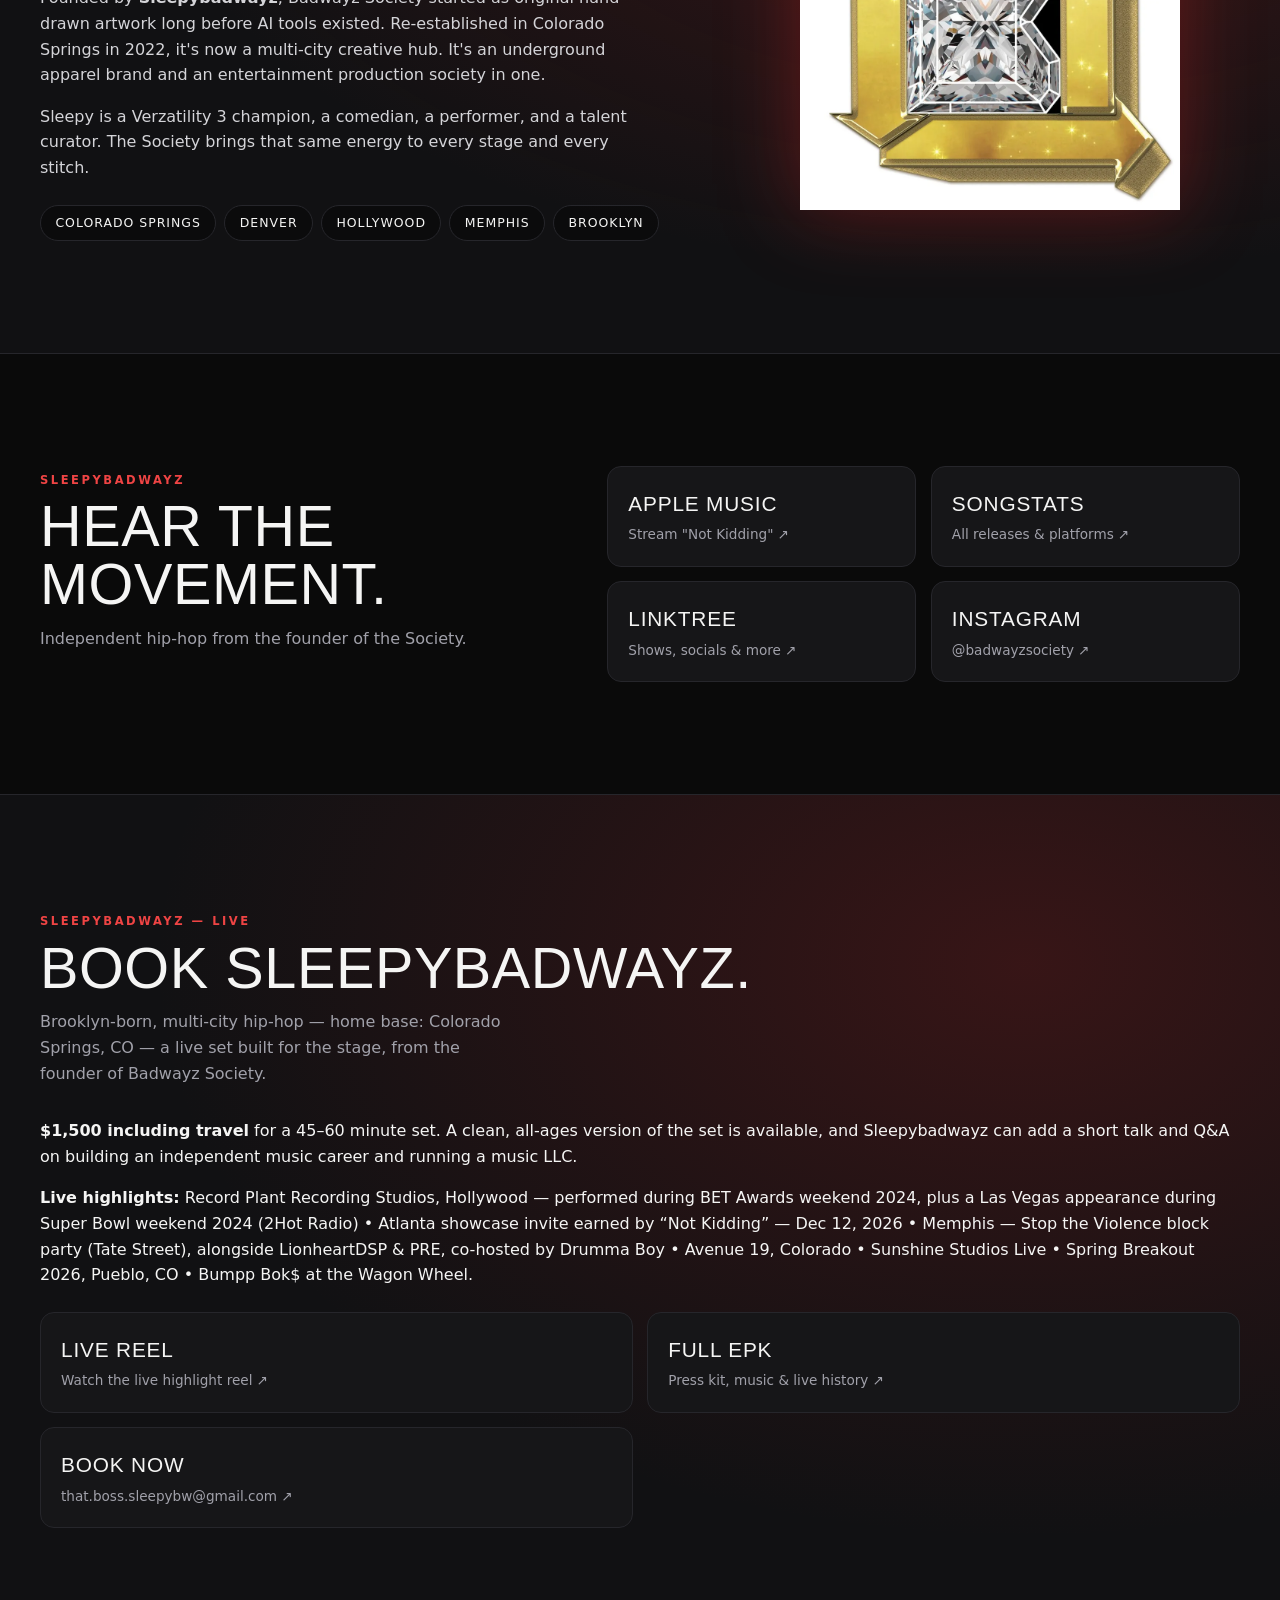
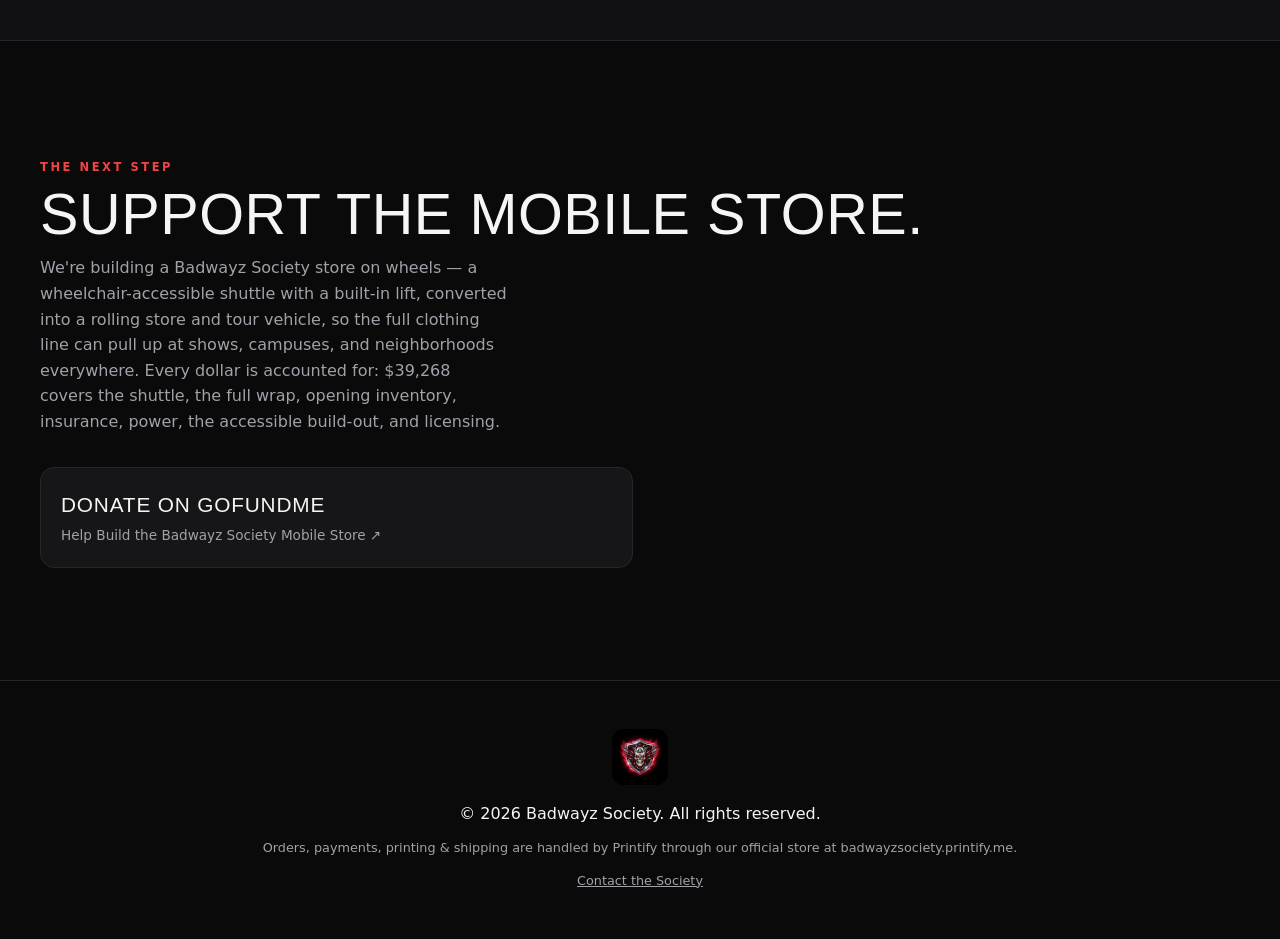
==== commit d27254fa: "Remove Shop the Store card next to GoFundMe donate card" ====
--- a/index.html
+++ b/index.html
@@ -206,7 +206,6 @@
         </div>
         <div class="music__links">
           <a class="link-card" href="https://www.gofundme.com/f/help-build-the-badwayz-society-mobile-store" target="_blank" rel="noopener"><b>Donate on GoFundMe</b><span>Help Build the Badwayz Society Mobile Store &#8599;</span></a>
-          <a class="link-card" href="https://badwayzsociety.printify.me" target="_blank" rel="noopener"><b>Shop the Store</b><span>Every order moves the Society forward &#8599;</span></a>
         </div>
       </div>
     </section>
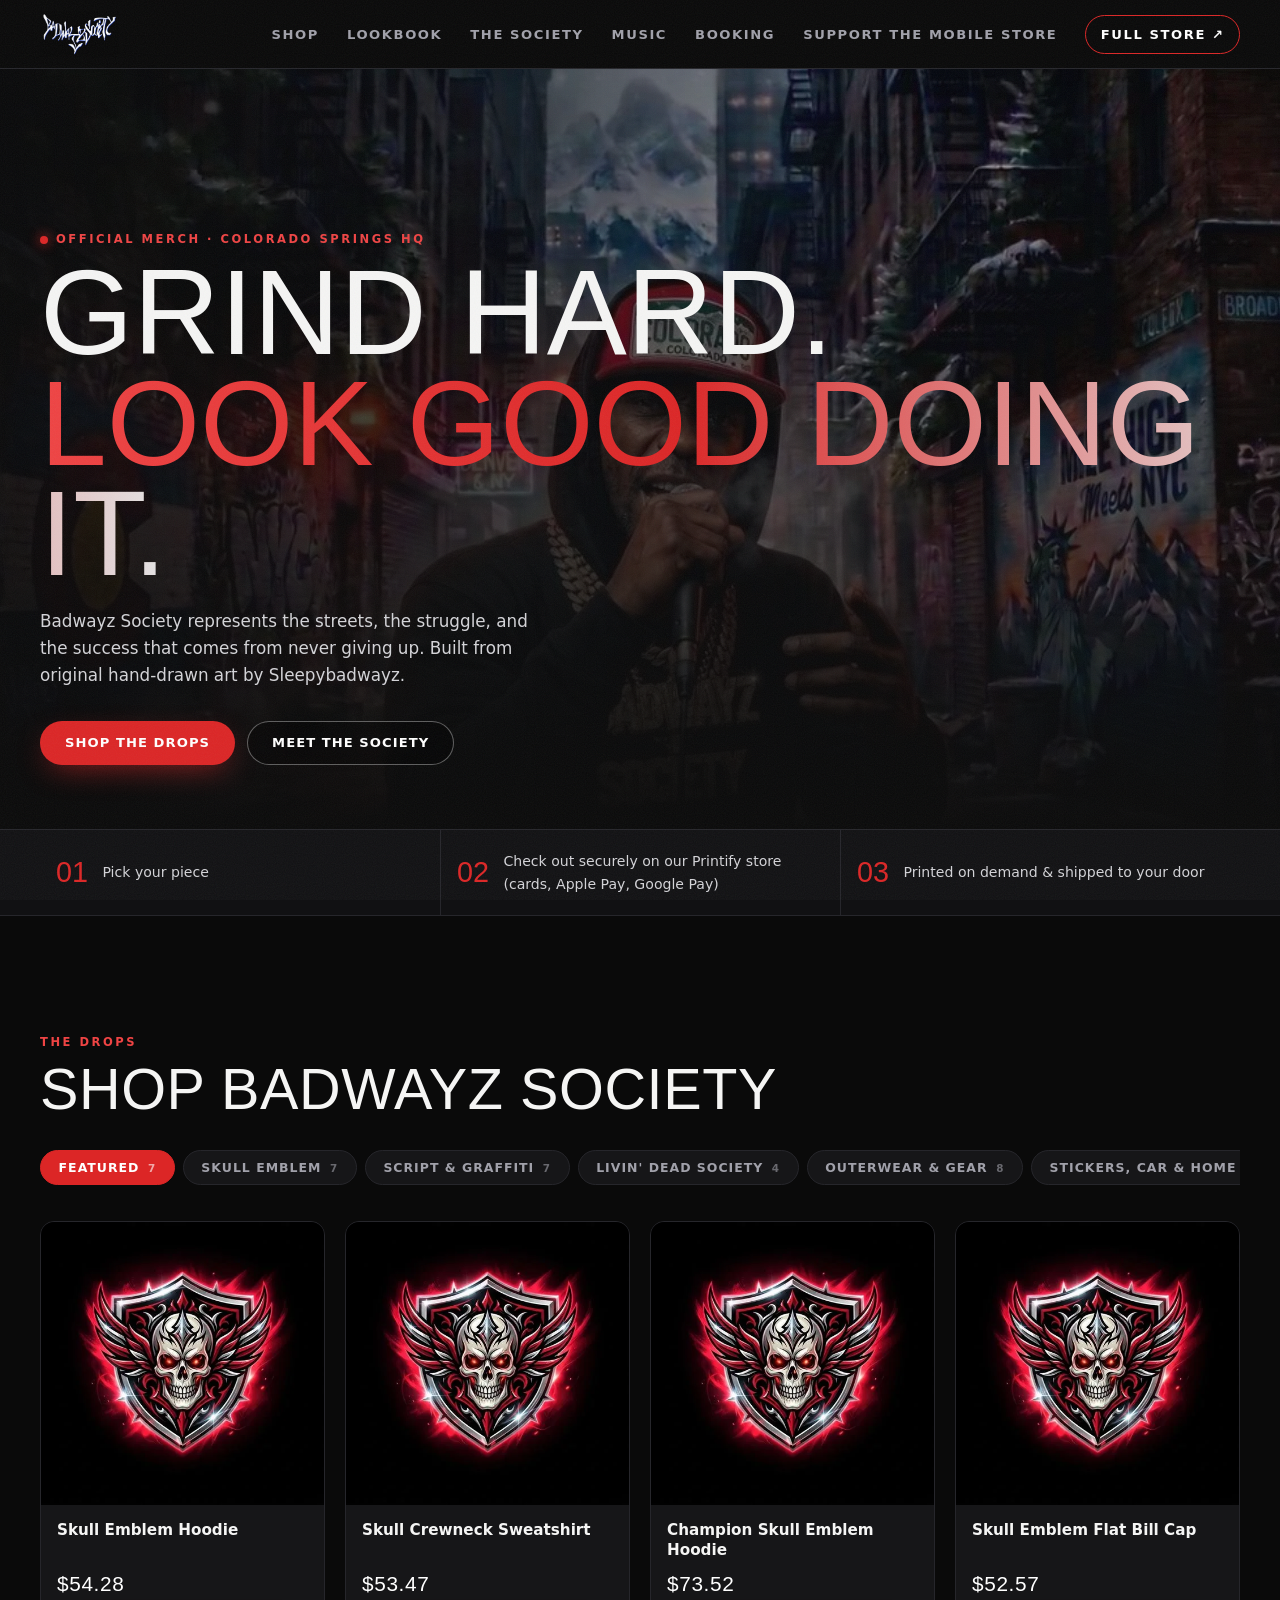
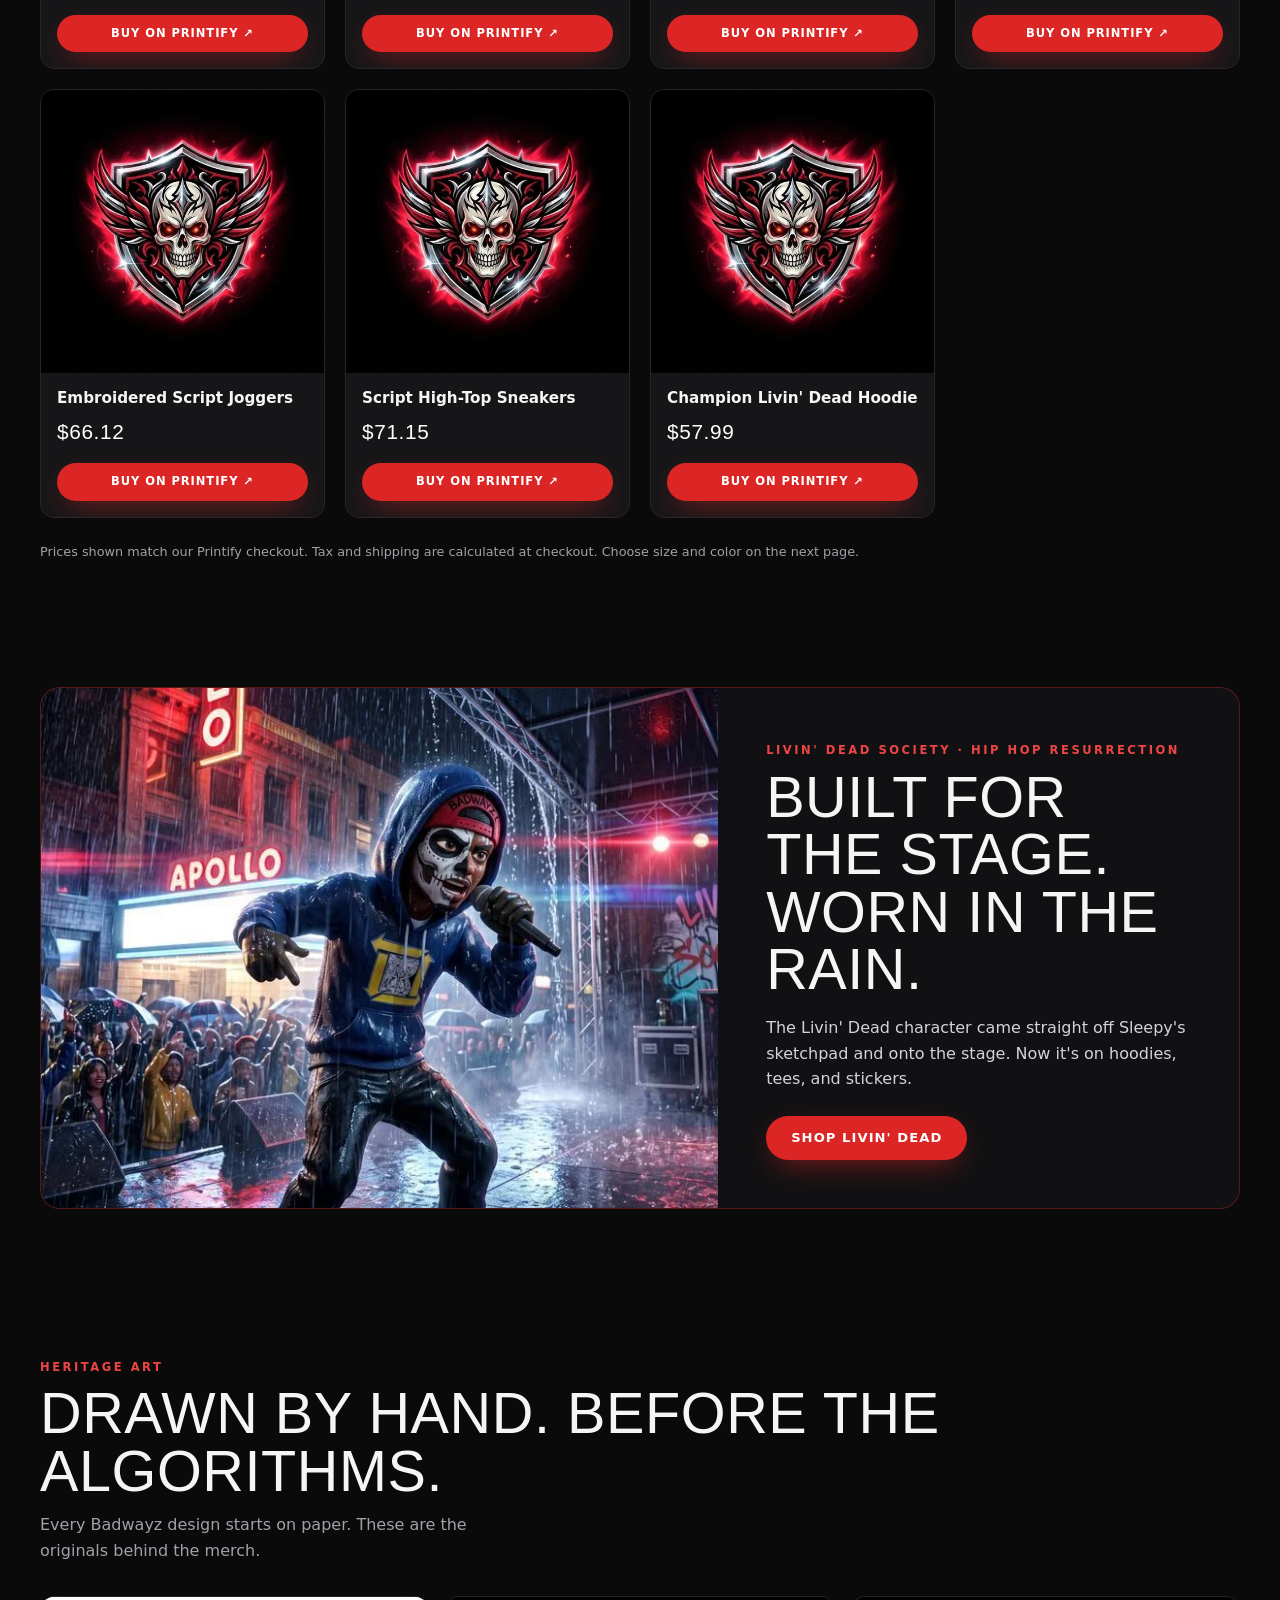
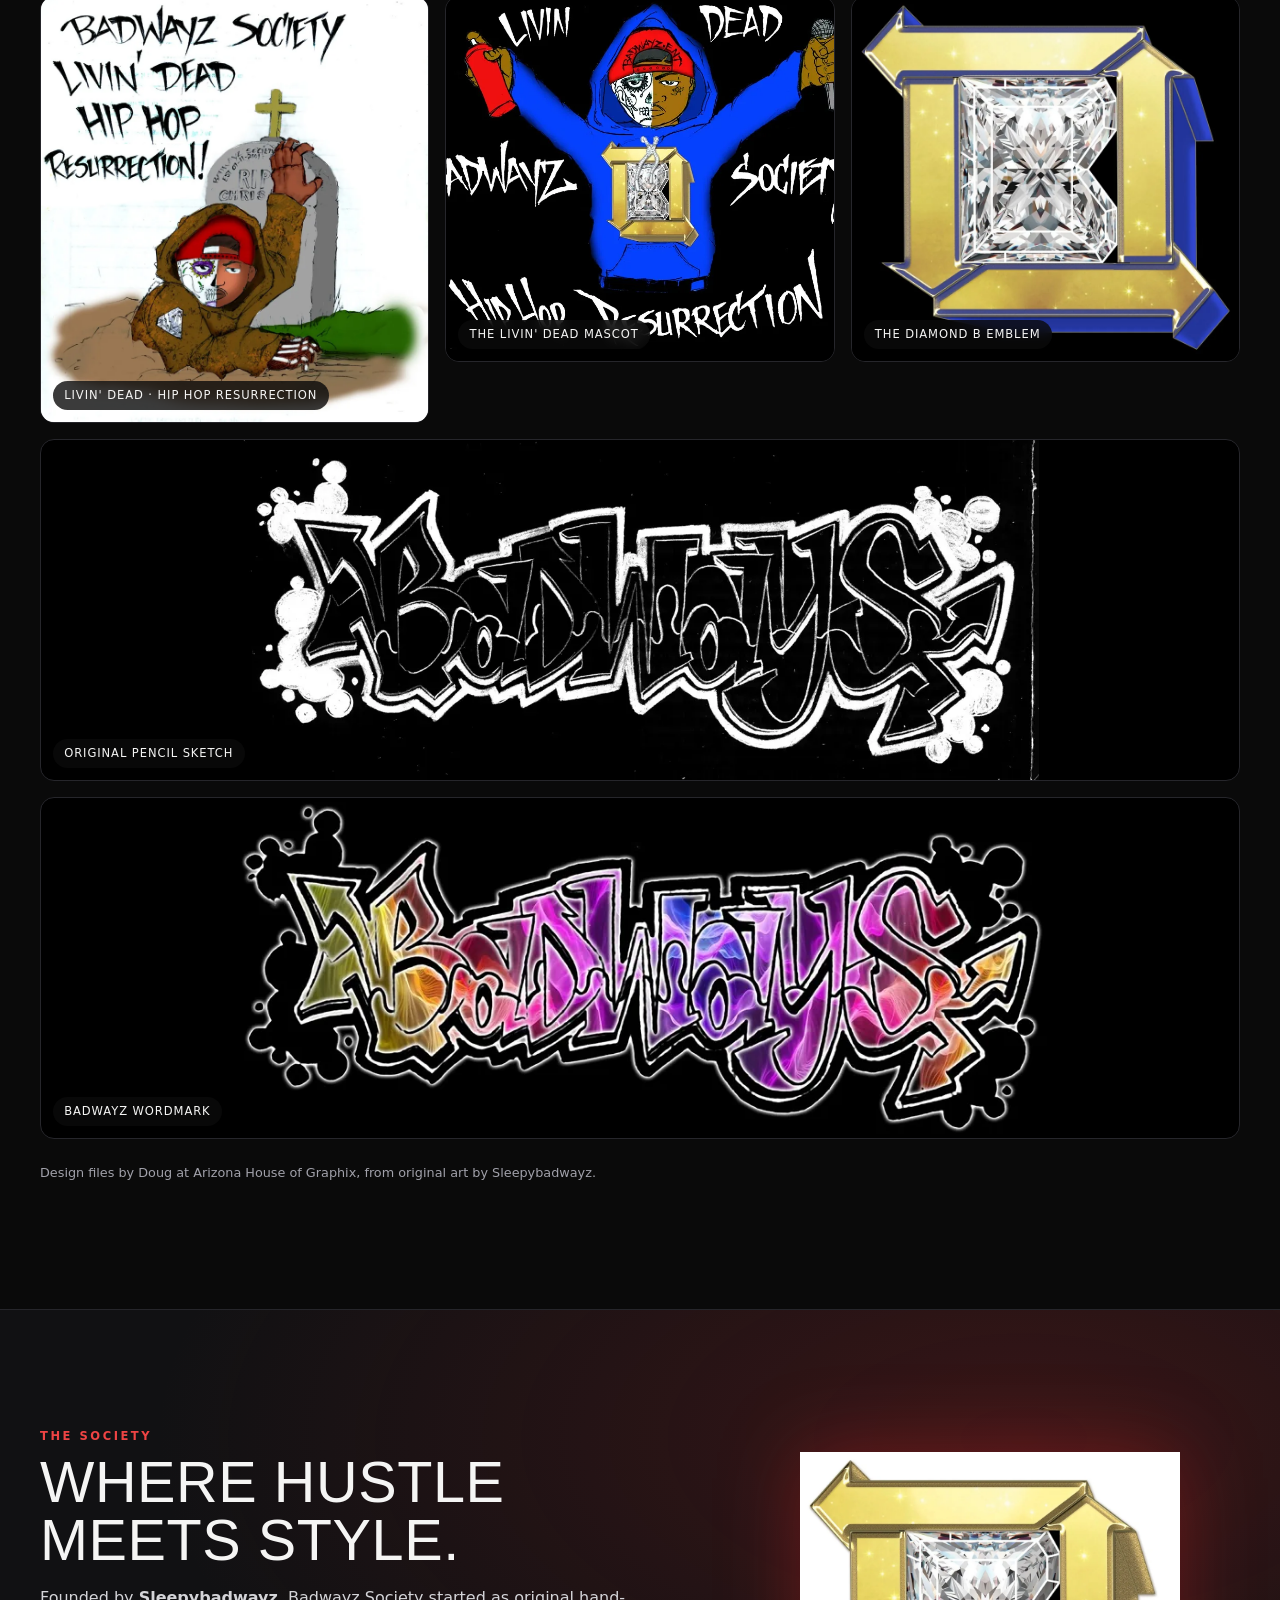
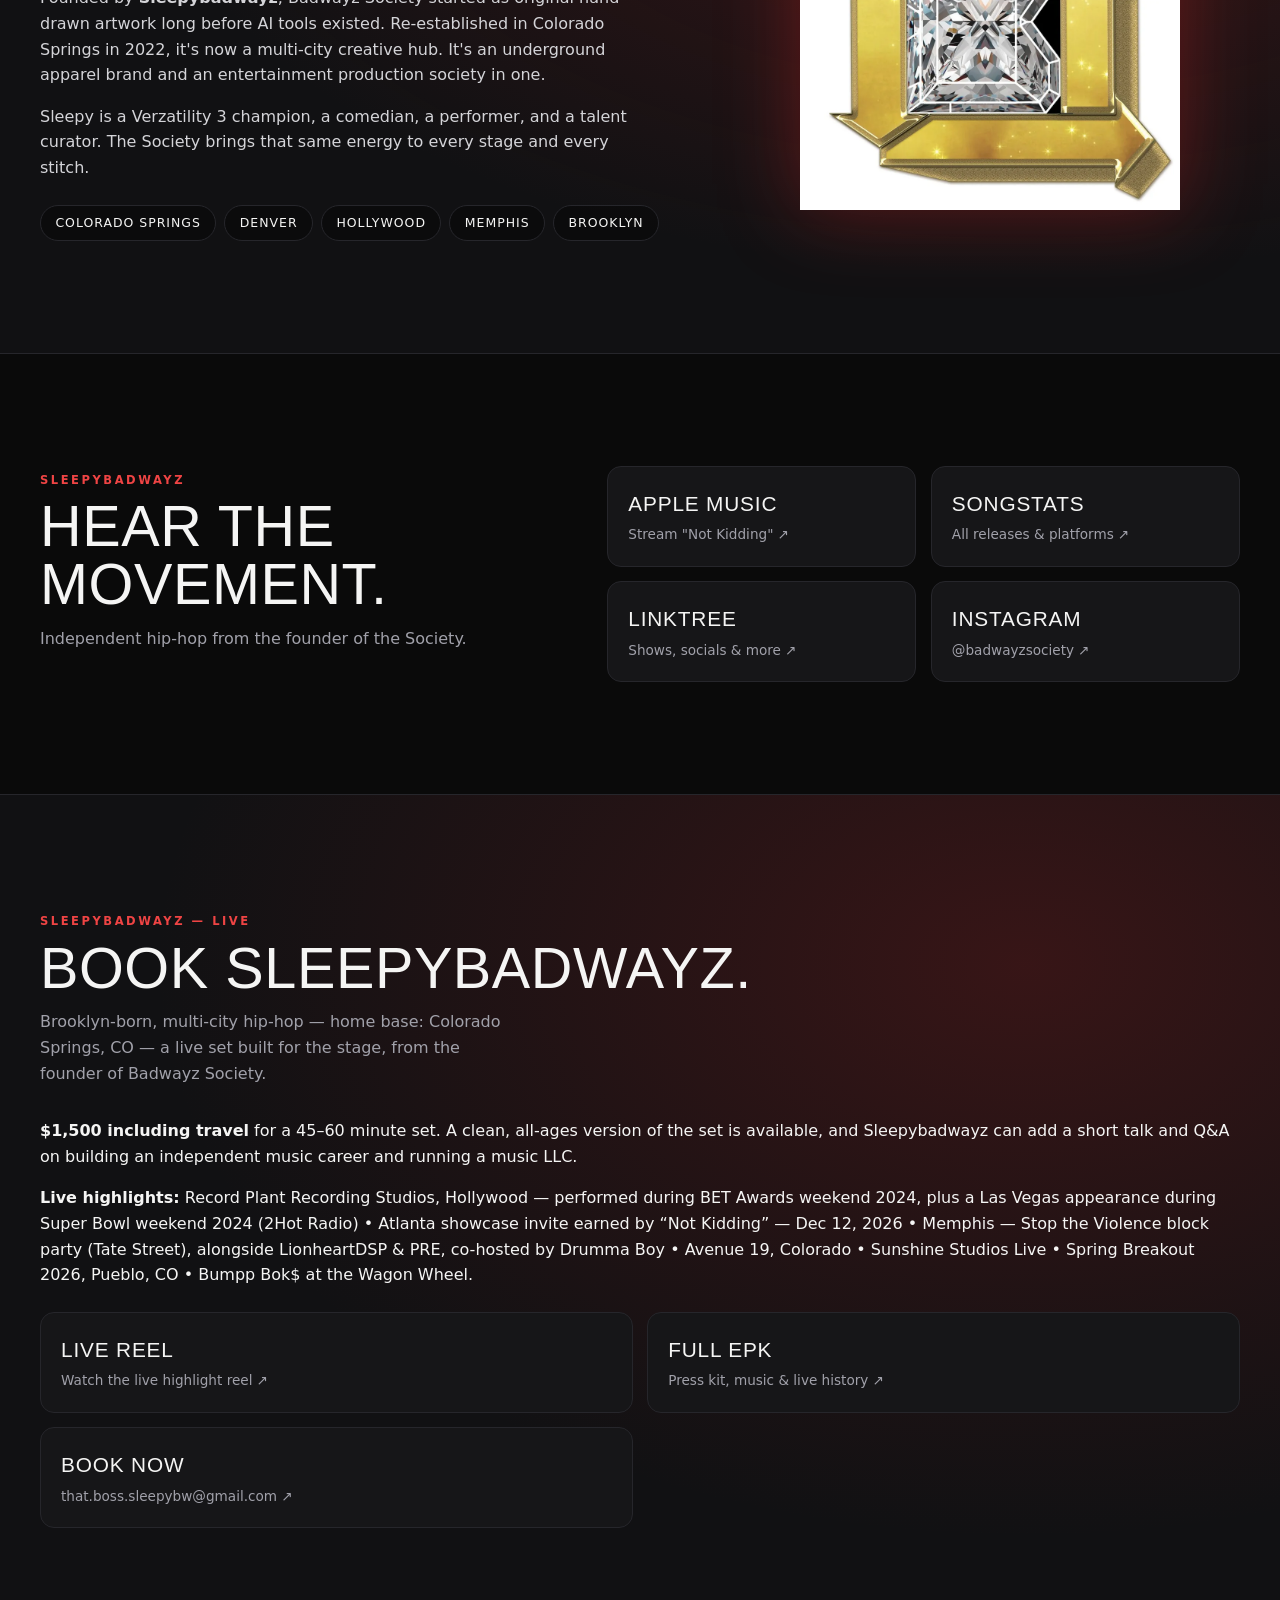
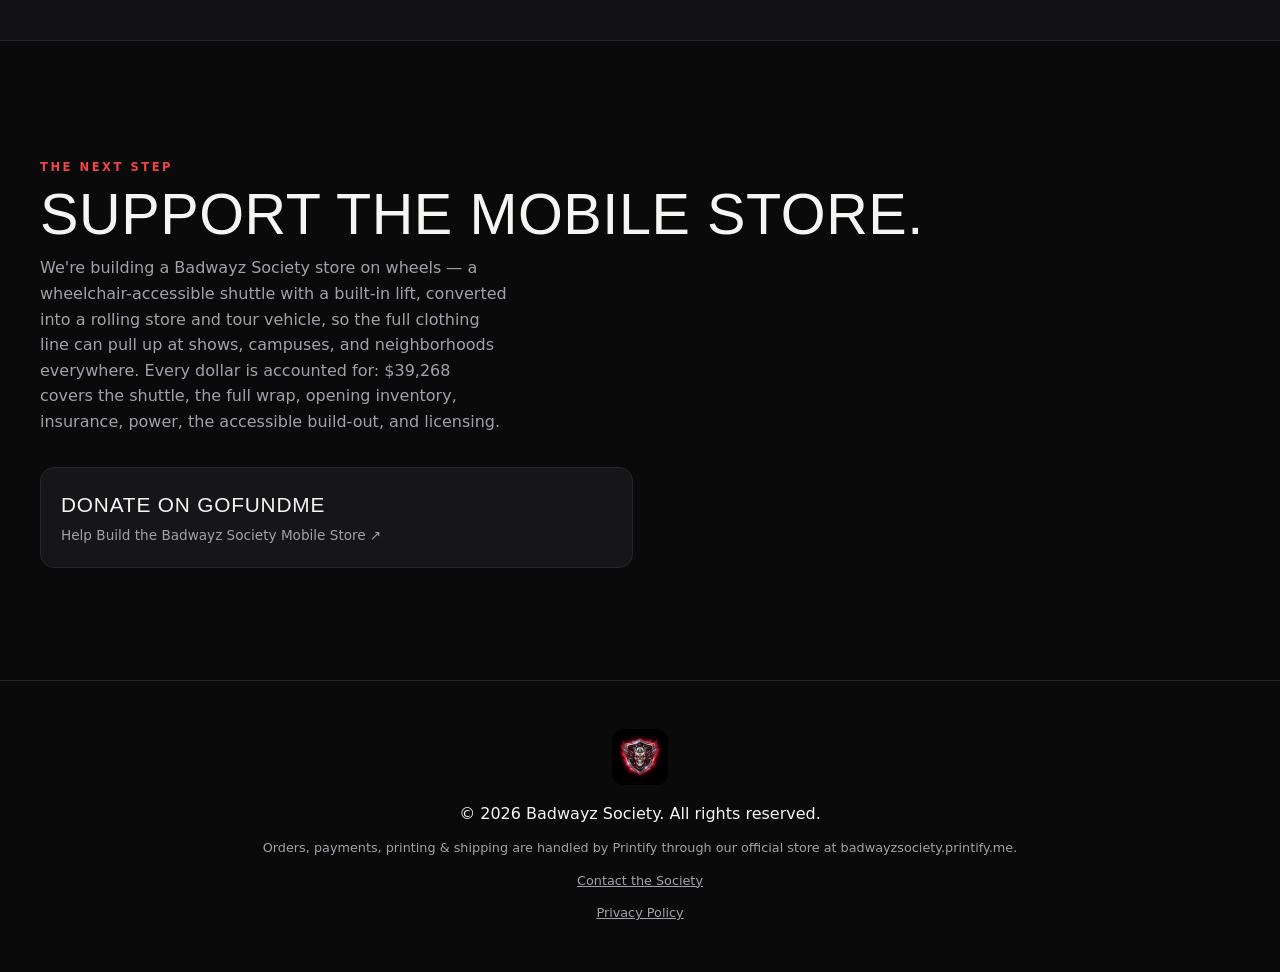
==== commit 1fe77a8d: "Add Google AdSense connection code, ads.txt, and privacy policy page" ====
--- a/index.html
+++ b/index.html
@@ -7,6 +7,15 @@
   <meta name="description" content="Official Badwayz Society streetwear and merch by Sleepybadwayz. Skull Emblem, Script & Graffiti, and Livin' Dead Society drops. Colorado Springs to the world.">
   <meta name="theme-color" content="#0a0a0a">
 
+  <!-- Google tag (gtag.js) -->
+  <script async src="https://www.googletagmanager.com/gtag/js?id=G-PSH3KYT56Q"></script>
+  <script>
+    window.dataLayer = window.dataLayer || [];
+    function gtag(){dataLayer.push(arguments);}
+    gtag('js', new Date());
+    gtag('config', 'G-PSH3KYT56Q');
+  </script>
+
   <!-- Social share preview -->
   <meta property="og:type" content="website">
   <meta property="og:title" content="Badwayz Society — Grind Hard. Look Good Doing It.">
@@ -23,6 +32,8 @@
   <link href="https://fonts.googleapis.com/css2?family=Anton&family=Inter:wght@400;500;600;700&display=swap" rel="stylesheet">
   <link rel="preload" as="image" href="hero-mile-high.webp">
   <link rel="stylesheet" href="styles.css">
+  <script async src="https://pagead2.googlesyndication.com/pagead/js/adsbygoogle.js?client=ca-pub-7500737218795861"
+     crossorigin="anonymous"></script>
 </head>
 <body>
   <a class="skip" href="#shop">Skip to shop</a>
@@ -217,6 +228,7 @@
       <p>© <span id="year"></span> Badwayz Society. All rights reserved.</p>
       <p class="fine">Orders, payments, printing &amp; shipping are handled by Printify through our official store at badwayzsociety.printify.me.</p>
       <p class="fine"><a id="lnkEmail">Contact the Society</a></p>
+      <p class="fine"><a href="privacy-policy.html">Privacy Policy</a></p>
     </div>
   </footer>
 
